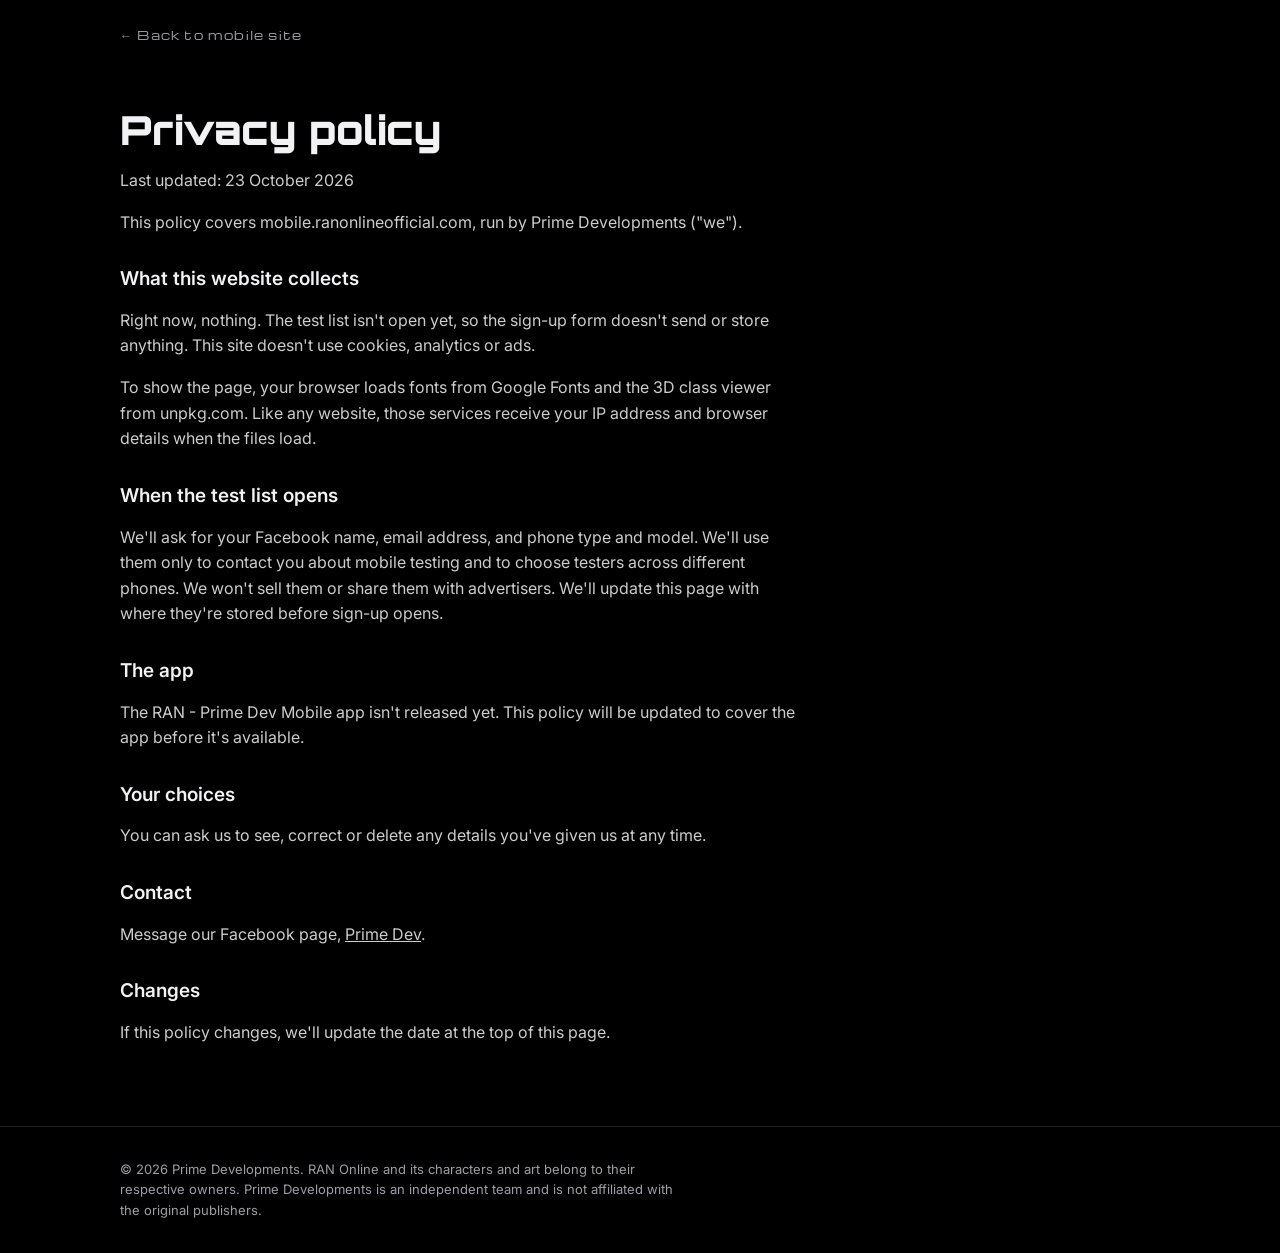
==== privacy.html @ 44461938 "Update mobile site (2026-10-23) Co-Authored-By: Claude Opus 5.5 <noreply@anthropic.com>" ====
<!doctype html>
<html lang="en">
<head>
<meta charset="utf-8">
<meta name="viewport" content="width=device-width, initial-scale=1, viewport-fit=cover">
<title>Privacy policy · RAN - Prime Dev Mobile</title>
<meta name="robots" content="noindex">
<meta name="theme-color" content="#000000">
<link rel="icon" href="assets/icons/favicon-64.png" type="image/png">
<link rel="preconnect" href="https://fonts.googleapis.com">
<link rel="preconnect" href="https://fonts.gstatic.com" crossorigin>
<link href="https://fonts.googleapis.com/css2?family=Orbitron:wght@900&family=Michroma&family=Inter:wght@400;600;700&display=swap" rel="stylesheet">
<link rel="stylesheet" href="site.css">
</head>
<body>
<header class="site-header">
  <div class="wrap">
    <a class="back" href="index.html">← Back to mobile site</a>
  </div>
</header>
<main class="legal">
  <div class="wrap">
    <article>
      <h1>Privacy policy</h1>
      <p>Last updated: 23 October 2026</p>
      <p>This policy covers mobile.ranonlineofficial.com, run by Prime Developments ("we").</p>

      <h2>What this website collects</h2>
      <p>Right now, nothing. The test list isn't open yet, so the sign-up form doesn't send or store anything. This site doesn't use cookies, analytics or ads.</p>
      <p>To show the page, your browser loads fonts from Google Fonts and the 3D class viewer from unpkg.com. Like any website, those services receive your IP address and browser details when the files load.</p>

      <h2>When the test list opens</h2>
      <p>We'll ask for your Facebook name, email address, and phone type and model. We'll use them only to contact you about mobile testing and to choose testers across different phones. We won't sell them or share them with advertisers. We'll update this page with where they're stored before sign-up opens.</p>

      <h2>The app</h2>
      <p>The RAN - Prime Dev Mobile app isn't released yet. This policy will be updated to cover the app before it's available.</p>

      <h2>Your choices</h2>
      <p>You can ask us to see, correct or delete any details you've given us at any time.</p>

      <h2>Contact</h2>
      <p>Message our Facebook page, <a href="https://www.facebook.com/ranonline.developments" target="_blank" rel="noopener">Prime Dev</a>.</p>

      <h2>Changes</h2>
      <p>If this policy changes, we'll update the date at the top of this page.</p>
    </article>
  </div>
</main>
<footer class="site-footer">
  <div class="wrap">
    <p>© 2026 Prime Developments. RAN Online and its characters and art belong to their respective owners. Prime Developments is an independent team and is not affiliated with the original publishers.</p>
  </div>
</footer>
</body>
</html>
---- site.css ----
/* RAN - Prime Dev Mobile — mobile.ranonlineofficial.com
   Mobile first and kept clean: black base, white type, one yellow accent. Wider layouts from 760px. */
:root {
  --bg: #000;
  --surface: #0e0e11;
  --line: #222228;
  --text: #f2f2f5;
  --muted: #9d9da8;
  --tag: #f2c14e;
  --tag-ink: #111;
  --display: "Orbitron", "Arial Black", sans-serif;
  --label: "Michroma", "Arial", sans-serif;
  --body: "Inter", system-ui, -apple-system, sans-serif;
  color-scheme: dark;
}
* { box-sizing: border-box; }
html { scroll-behavior: smooth; -webkit-text-size-adjust: 100%; }
@media (prefers-reduced-motion: reduce) { html { scroll-behavior: auto; } }
body { margin: 0; background: var(--bg); color: var(--text); font: 16px/1.6 var(--body); -webkit-font-smoothing: antialiased; }
img { max-width: 100%; }
a { color: inherit; }
:focus-visible { outline: 2px solid var(--tag); outline-offset: 3px; }
.wrap { max-width: 1080px; margin: 0 auto; padding-left: max(20px, env(safe-area-inset-left, 0px)); padding-right: max(20px, env(safe-area-inset-right, 0px)); }
.kicker { font: 11px/1.4 var(--label); letter-spacing: .18em; color: var(--tag); text-transform: uppercase; margin: 0 0 12px; }
h1, h2, h3 { margin: 0; text-wrap: balance; }
h2 { font: 900 clamp(26px, 7vw, 38px)/1.1 var(--display); }
h3 { font: 600 17px/1.35 var(--body); }
.lead { color: var(--muted); max-width: 52ch; margin: 12px 0 0; }
section { padding-block: 64px; }

/* Buttons */
.btn { display: inline-flex; align-items: center; justify-content: center; min-height: 52px; padding: 0 24px; border-radius: 12px; font: 13px var(--label); letter-spacing: .12em; text-decoration: none; text-transform: uppercase; border: 0; cursor: pointer; }
.btn-primary { background: var(--tag); color: var(--tag-ink); }
.btn-primary:hover { filter: brightness(1.08); }
.btn-ghost { background: rgba(255,255,255,.06); color: #fff; box-shadow: inset 0 0 0 1px rgba(255,255,255,.28); }
.btn-ghost:hover { background: rgba(255,255,255,.12); }
.btn .ico { width: 18px; height: 18px; margin-right: 8px; }
.btn-small { min-height: 40px; padding: 0 14px; border-radius: 10px; font-size: 11px; }
.btn-block { width: 100%; }

/* Header */
body::before { content: ""; position: fixed; inset: 0 0 auto; height: env(safe-area-inset-top, 0px); z-index: 21; background: #000; }
.site-header { position: sticky; top: env(safe-area-inset-top, 0px); z-index: 20; background: rgba(0,0,0,.78); backdrop-filter: blur(12px); -webkit-backdrop-filter: blur(12px); }
.site-header .wrap { display: flex; align-items: center; justify-content: space-between; gap: 12px; height: 60px; }
.brand { display: block; width: 136px; aspect-ratio: 1038 / 299; }
.brand svg { display: block; width: 100%; height: 100%; overflow: visible; }
.nav { display: none; }
@media (min-width: 760px) {
  .site-header .wrap { height: 68px; }
  .brand { width: 168px; }
  .nav { display: flex; gap: 28px; margin-left: auto; margin-right: 8px; }
  .nav a { text-decoration: none; font: 12px var(--label); letter-spacing: .1em; color: var(--muted); }
  .nav a:hover { color: #fff; }
}

/* Hero: two Gunners, after the classic key art */
.hero { position: relative; overflow: hidden; padding-block: 0; isolation: isolate; }
.hero-bg { position: absolute; inset: 0; width: 100%; height: 100%; object-fit: cover; object-position: 60% 50%; filter: brightness(.34) saturate(.45) contrast(1.15); z-index: -2; }
.hero::before { content: ""; position: absolute; inset: 0; z-index: -1;
  background:
    linear-gradient(118deg, rgba(242,193,78,0) 46%, rgba(242,193,78,.16) 50%, rgba(242,193,78,0) 54%),
    radial-gradient(ellipse at 60% 30%, rgba(255,255,255,.10) 0%, rgba(0,0,0,0) 55%),
    linear-gradient(to top, #000 8%, rgba(0,0,0,0) 48%); }
.hero-emblem { position: absolute; z-index: -1; left: 50%; top: 4%; width: 150%; max-width: 980px; transform: translateX(-50%); fill: rgba(255,255,255,.035); }
.blades { position: absolute; inset: 0; z-index: -1; overflow: hidden; pointer-events: none; }
.blades i { position: absolute; left: -20%; width: 140%; height: 2px; transform: rotate(-19deg); background: linear-gradient(90deg, rgba(242,193,78,0), rgba(242,193,78,.55) 50%, rgba(242,193,78,0)); }
.blades i:nth-child(1) { top: 30%; }
.blades i:nth-child(2) { top: 36%; opacity: .45; height: 1px; }
.blades i:nth-child(3) { top: 62%; opacity: .3; transform: rotate(19deg); }
@keyframes rise { from { transform: translateY(28px); } to { transform: none; } }
.duo { position: relative; height: min(118vw, 520px); max-width: 520px; margin: 0 auto; }
.duo img { position: absolute; bottom: 0; width: auto; filter: drop-shadow(0 18px 30px rgba(0,0,0,.85)); }
.duo .back { left: -6%; height: 82%; opacity: .95; animation: rise 1.1s cubic-bezier(.2,.7,.2,1) .15s both; }
.duo .front { right: -10%; height: 100%; animation: rise .9s cubic-bezier(.2,.7,.2,1) both; }
@media (prefers-reduced-motion: reduce) { .duo img { animation: none; } }
.hero-copy { padding-block: 0 48px; text-align: center; margin-top: -24px; position: relative; }
.hero-copy h1 { font: 900 clamp(34px, 10vw, 62px)/1.04 var(--display); }
.hero-copy .sub { color: rgba(255,255,255,.75); max-width: 32ch; margin: 14px auto 24px; }
.soon { margin: 0 0 14px; font: 11px/1.4 var(--label); letter-spacing: .16em; text-transform: uppercase; color: rgba(255,255,255,.7); }
.soon span { display: inline-block; margin-right: 8px; padding: 3px 8px; border-radius: 6px; background: var(--tag); color: var(--tag-ink); letter-spacing: .12em; }
.hero-ctas { display: flex; flex-direction: column; gap: 10px; align-items: stretch; max-width: 340px; margin: 0 auto; }
.hero-copy .note { margin: 14px 0 0; font-size: 13px; color: rgba(255,255,255,.5); }
@media (min-width: 760px) {
  .hero .wrap { display: grid; grid-template-columns: minmax(0, 1fr) minmax(0, 1fr); align-items: end; min-height: 640px; }
  .hero-copy { order: -1; text-align: left; margin: 0; padding-block: 120px; }
  .hero-copy .sub { margin-left: 0; }
  .hero-ctas { flex-direction: row; margin: 0; max-width: none; }
  .duo { height: 600px; width: 100%; }
}

/* Proof line */
.proof { padding-block: 22px; border-block: 1px solid var(--line); }
.proof ul { list-style: none; margin: 0; padding: 0; display: flex; flex-wrap: wrap; justify-content: center; gap: 8px 22px; font-size: 13px; color: var(--muted); }
.proof b { color: #fff; font-weight: 600; }

/* Classic key art: shown whole (never cropped) so the artwork's logos and copyright stay intact */
.keyart { padding-bottom: 40px; }
.keyart-strip { display: flex; gap: 12px; overflow-x: auto; scroll-snap-type: x mandatory; scrollbar-width: none; margin-top: 24px; padding: 0 max(20px, env(safe-area-inset-right, 0px)) 4px max(20px, env(safe-area-inset-left, 0px)); scroll-padding-left: max(20px, env(safe-area-inset-left, 0px)); }
.keyart-strip::-webkit-scrollbar { display: none; }
.keyart-strip figure { flex: none; width: 86%; margin: 0; scroll-snap-align: start; }
.keyart-strip img { display: block; width: 100%; height: auto; aspect-ratio: 4 / 3; border-radius: 14px; background: var(--surface); }
.keyart .credit { margin-top: 10px; font-size: 12px; color: var(--muted); }
@media (min-width: 760px) {
  .keyart-strip { max-width: 1080px; margin-inline: auto; overflow: visible; display: grid; grid-template-columns: repeat(3, minmax(0, 1fr)); gap: 16px; }
  .keyart-strip figure { width: auto; }
}

/* Follow link */
.follow { display: flex; align-items: center; gap: 14px; margin-top: 8px; padding: 14px 16px; border-radius: 14px; background: var(--surface); text-decoration: none; }
.follow .ico { width: 36px; height: 36px; padding: 8px; border-radius: 50%; background: #1877f2; color: #fff; flex: none; }
.follow span { display: grid; font-size: 13px; color: var(--muted); }
.follow b { color: var(--text); font-size: 15px; }

/* Mobile test */
.steps { list-style: none; margin: 28px 0 0; padding: 0; }
.steps li { position: relative; padding: 0 0 20px 32px; }
.steps li::before { content: ""; position: absolute; left: 6px; top: 20px; bottom: 0; width: 2px; background: var(--line); }
.steps li:last-child::before { display: none; }
.steps li::after { content: ""; position: absolute; left: 0; top: 5px; width: 14px; height: 14px; border-radius: 50%; border: 2px solid #3a3a42; background: var(--bg); }
.steps li.done::after { background: #fff; border-color: #fff; }
.steps li.now::after { background: var(--tag); border-color: var(--tag); box-shadow: 0 0 0 5px rgba(242,193,78,.18); }
.steps b { display: block; font-weight: 600; }
.steps span { color: var(--muted); font-size: 14px; }
.now-tag { display: inline-block; margin-left: 6px; padding: 1px 7px; border-radius: 999px; background: var(--tag); color: var(--tag-ink); font: 9px var(--label); letter-spacing: .12em; vertical-align: 2px; }

.signup { margin-top: 12px; background: var(--surface); border-radius: 18px; padding: 22px 18px; display: grid; gap: 14px; }
.signup label { display: grid; gap: 6px; font-size: 13px; color: var(--muted); }
.signup input, .signup select { font: 16px var(--body); color: #fff; background: #000; border: 1px solid var(--line); border-radius: 12px; min-height: 52px; padding: 0 14px; width: 100%; appearance: none; -webkit-appearance: none; }
.signup select { background-image: linear-gradient(45deg, transparent 50%, #888 50%), linear-gradient(135deg, #888 50%, transparent 50%); background-position: calc(100% - 20px) 50%, calc(100% - 15px) 50%; background-size: 5px 5px; background-repeat: no-repeat; padding-right: 36px; }
.signup input:focus, .signup select:focus { border-color: var(--tag); outline: none; }
.signup .row2 { display: grid; gap: 14px; }
.signup .check { display: flex; gap: 10px; align-items: flex-start; font-size: 13px; color: var(--muted); }
.signup .check input { min-height: 0; width: 20px; height: 20px; margin: 1px 0 0; flex: none; appearance: auto; -webkit-appearance: checkbox; accent-color: var(--tag); }
.signup .fine { font-size: 12px; color: var(--muted); margin: 0; text-align: center; }
.form-msg { margin: 0; font-size: 14px; padding: 12px 14px; border-radius: 12px; background: #000; border: 1px solid var(--line); }
.form-msg.ok { border-color: rgba(127,212,155,.6); }
.form-msg.err { border-color: rgba(255,138,122,.7); }
@media (min-width: 760px) {
  .test-grid { display: grid; grid-template-columns: minmax(0, 1fr) minmax(0, 1.1fr); gap: 56px; align-items: start; }
  .signup { margin-top: 0; padding: 28px; }
  .signup .row2 { grid-template-columns: 1fr 1fr; }
}

/* Classes */
.viewer { position: relative; margin-top: 24px; aspect-ratio: 1 / 1.05; max-width: 100%; border-radius: 20px; overflow: hidden; background: radial-gradient(ellipse at 50% 42%, #2a2a31 0%, #09090b 70%); }
.viewer model-viewer { width: 100%; height: 100%; background: transparent; --poster-color: transparent; }
.viewer .hint { position: absolute; left: 0; right: 0; bottom: 12px; text-align: center; font-size: 12px; color: rgba(255,255,255,.45); pointer-events: none; }
.class-tabs { display: flex; gap: 8px; overflow-x: auto; margin: 16px -20px 0; padding: 0 20px 6px; scroll-snap-type: x mandatory; scrollbar-width: none; }
.class-tabs::-webkit-scrollbar { display: none; }
.class-tabs button { flex: none; scroll-snap-align: start; display: grid; justify-items: center; gap: 2px; width: 84px; padding: 8px 4px 10px; border-radius: 14px; border: 1px solid transparent; background: var(--surface); color: var(--muted); font: 10px var(--label); letter-spacing: .04em; cursor: pointer; }
.class-tabs button img { height: 60px; width: auto; }
.class-tabs button[aria-pressed="true"] { border-color: var(--tag); color: var(--tag); }
.class-info { margin-top: 20px; }
.class-info .name { font: 900 clamp(30px, 9vw, 42px)/1 var(--display); }
.class-info .tagline { font: 13px var(--label); color: var(--tag); letter-spacing: .06em; margin: 8px 0 10px; }
.class-info p { color: rgba(255,255,255,.75); margin: 0; }
.class-info .meta { margin-top: 10px; font-size: 13px; color: var(--muted); }
.moves { display: flex; flex-wrap: wrap; gap: 8px; margin-top: 16px; }
.moves button { min-height: 40px; padding: 0 14px; border-radius: 999px; border: 1px solid var(--line); background: transparent; color: var(--text); font: 13px var(--body); cursor: pointer; }
.moves button[aria-pressed="true"] { background: #fff; border-color: #fff; color: #000; }
.moves button:disabled { opacity: .3; cursor: not-allowed; }
@media (min-width: 900px) {
  .class-grid { display: grid; grid-template-columns: minmax(0, 1.1fr) minmax(0, 1fr); gap: 0 48px; align-items: center; }
  .class-tabs { flex-wrap: wrap; overflow: visible; margin: 0; padding: 0; }
}

/* What to expect */
.expect { background: linear-gradient(to bottom, #000, #0b0b0e 30%, #0b0b0e 70%, #000); }
.tiles { list-style: none; margin: 28px 0 0; padding: 0; display: grid; gap: 12px; grid-template-columns: repeat(auto-fit, minmax(min(240px, 100%), 1fr)); }
.tiles li { display: grid; gap: 4px; padding: 18px; border-radius: 16px; background: var(--surface); }
.tiles svg { width: 28px; height: 28px; margin-bottom: 8px; fill: none; stroke: var(--tag); stroke-width: 1.8; stroke-linecap: round; stroke-linejoin: round; }
.tiles b { font-weight: 600; }
.tiles span { font-size: 14px; color: var(--muted); }

/* FAQ */
.faq { margin-top: 20px; }
.faq details { border-bottom: 1px solid var(--line); }
.faq summary { cursor: pointer; list-style: none; padding: 18px 32px 18px 0; font-weight: 600; position: relative; }
.faq summary::-webkit-details-marker { display: none; }
.faq summary::after { content: "+"; position: absolute; right: 2px; top: 15px; font: 22px var(--body); color: var(--tag); }
.faq details[open] summary::after { content: "–"; }
.faq details p { margin: 0 0 18px; color: rgba(255,255,255,.72); }

/* Final call */
.final { position: relative; overflow: hidden; text-align: center; padding-block: 88px; isolation: isolate; }
.final .lead { margin-inline: auto; }
.final .hero-ctas { margin-top: 28px; }
.final-emblem { position: absolute; z-index: -1; left: 50%; top: 50%; width: min(120%, 820px); transform: translate(-50%, -50%); fill: rgba(255,255,255,.035); }
@media (min-width: 760px) { .final .hero-ctas { justify-content: center; } }

/* Sticky join bar on phones */
.sticky-cta { position: fixed; left: 0; right: 0; bottom: 0; z-index: 30; padding: 12px max(16px, env(safe-area-inset-right, 0px)) calc(12px + env(safe-area-inset-bottom, 0px)) max(16px, env(safe-area-inset-left, 0px)); background: linear-gradient(to top, rgba(0,0,0,.95) 60%, rgba(0,0,0,0)); transform: translateY(110%); transition: transform .25s ease; }
.sticky-cta.show { transform: none; }
@media (min-width: 760px) { .sticky-cta { display: none; } }
@media (prefers-reduced-motion: reduce) { .sticky-cta { transition: none; } }

/* Footer */
.site-footer { border-top: 1px solid var(--line); padding-block: 32px calc(96px + env(safe-area-inset-bottom, 0px)); color: var(--muted); font-size: 13px; }
.site-footer .wrap { display: grid; gap: 14px; }
.site-footer nav { display: flex; flex-wrap: wrap; gap: 8px 20px; }
.site-footer a { color: var(--text); text-decoration: none; }
.site-footer p { margin: 0; max-width: 70ch; }
@media (min-width: 760px) { .site-footer { padding-bottom: 32px; } }

/* Legal page */
.legal { padding-block: 40px 64px; }
.legal article { max-width: 68ch; }
.legal h1 { font: 900 clamp(28px, 8vw, 40px)/1.1 var(--display); margin-bottom: 8px; }
.legal h2 { font: 600 19px/1.3 var(--body); margin: 32px 0 8px; }
.legal p, .legal li { color: rgba(255,255,255,.8); }
.legal .draft { background: rgba(242,193,78,.1); border: 1px solid rgba(242,193,78,.5); border-radius: 12px; padding: 12px 14px; color: var(--text); }
.back { text-decoration: none; font: 12px var(--label); letter-spacing: .1em; color: var(--muted); }
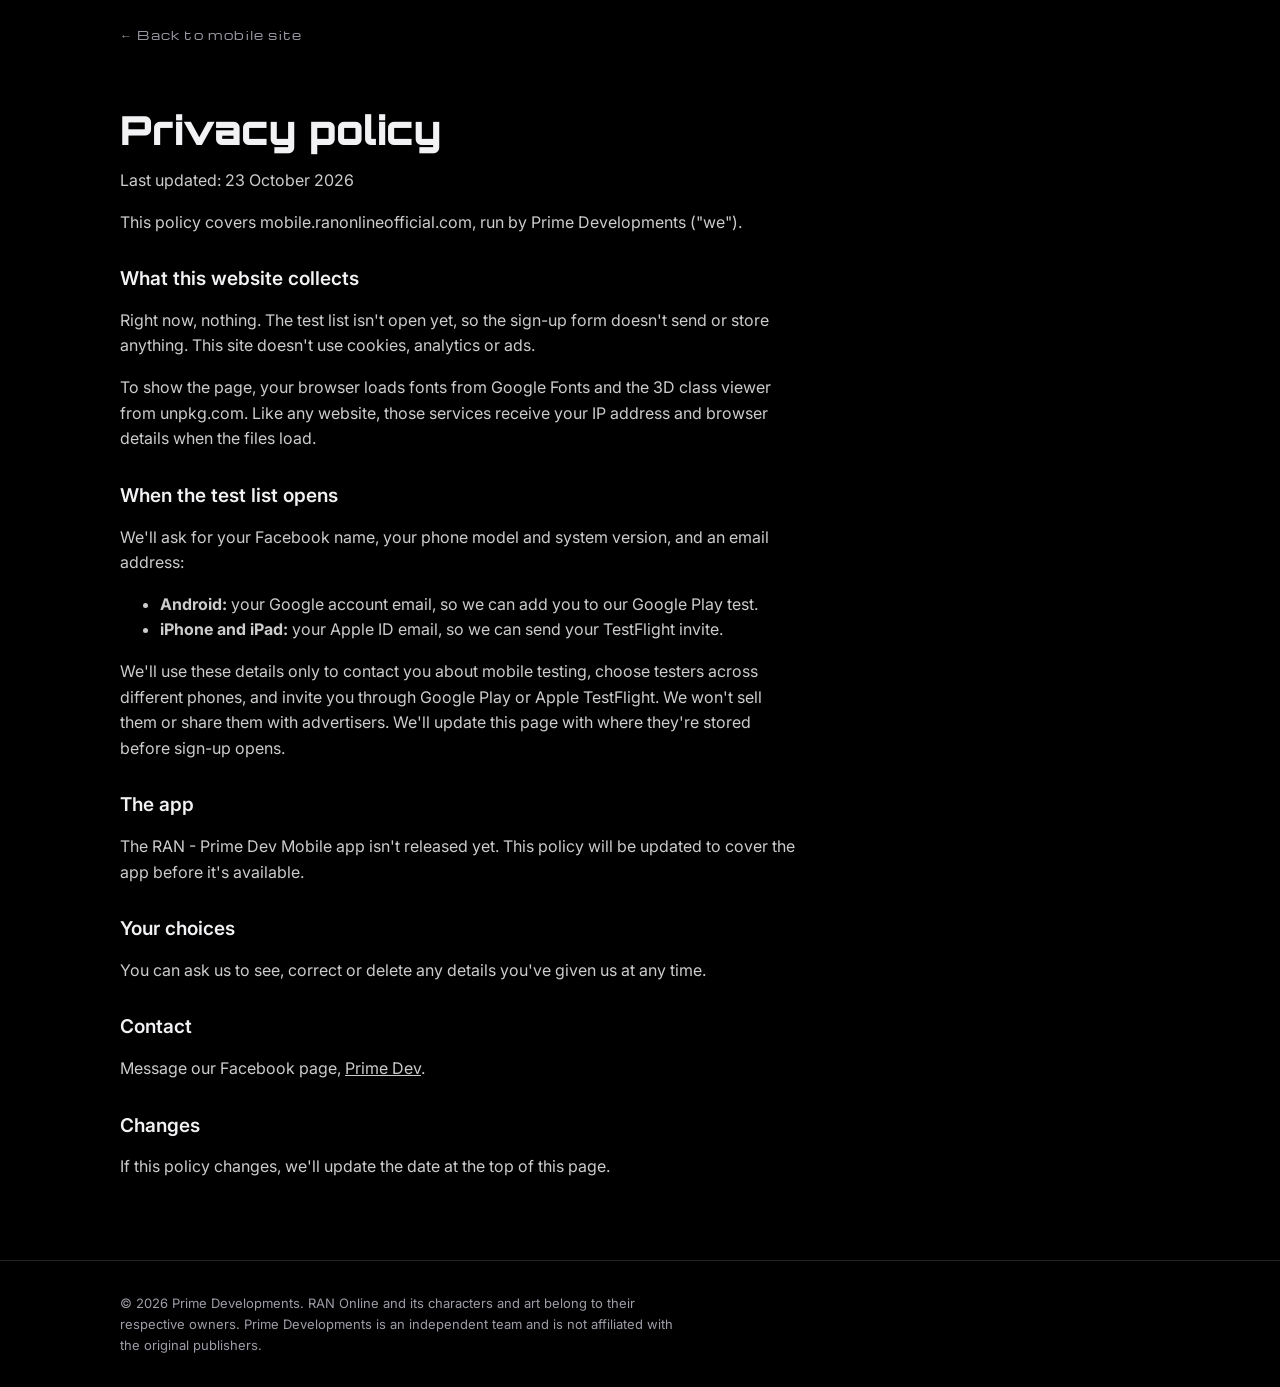
==== commit 3eae08cc: "Update mobile site (2026-10-23) Co-Authored-By: Claude Opus 5.5 <noreply@anthropic.com>" ====
--- a/privacy.html
+++ b/privacy.html
@@ -30,7 +30,12 @@
       <p>To show the page, your browser loads fonts from Google Fonts and the 3D class viewer from unpkg.com. Like any website, those services receive your IP address and browser details when the files load.</p>
 
       <h2>When the test list opens</h2>
-      <p>We'll ask for your Facebook name, email address, and phone type and model. We'll use them only to contact you about mobile testing and to choose testers across different phones. We won't sell them or share them with advertisers. We'll update this page with where they're stored before sign-up opens.</p>
+      <p>We'll ask for your Facebook name, your phone model and system version, and an email address:</p>
+      <ul>
+        <li><b>Android:</b> your Google account email, so we can add you to our Google Play test.</li>
+        <li><b>iPhone and iPad:</b> your Apple ID email, so we can send your TestFlight invite.</li>
+      </ul>
+      <p>We'll use these details only to contact you about mobile testing, choose testers across different phones, and invite you through Google Play or Apple TestFlight. We won't sell them or share them with advertisers. We'll update this page with where they're stored before sign-up opens.</p>
 
       <h2>The app</h2>
       <p>The RAN - Prime Dev Mobile app isn't released yet. This policy will be updated to cover the app before it's available.</p>
--- a/site.css
+++ b/site.css
@@ -131,6 +131,18 @@
 .signup .row2 { display: grid; gap: 14px; }
 .signup .check { display: flex; gap: 10px; align-items: flex-start; font-size: 13px; color: var(--muted); }
 .signup .check input { min-height: 0; width: 20px; height: 20px; margin: 1px 0 0; flex: none; appearance: auto; -webkit-appearance: checkbox; accent-color: var(--tag); }
+.signup small { font-size: 12px; line-height: 1.45; color: #7d7d88; }
+.signup .group { display: grid; gap: 14px; }
+.signup .group[hidden] { display: none; }
+.platform { border: 0; margin: 0; padding: 0; min-width: 0; }
+.platform legend { padding: 0; margin-bottom: 6px; font-size: 13px; color: var(--muted); }
+.seg { position: relative; display: grid; grid-template-columns: 1fr 1fr; gap: 6px; padding: 4px; border-radius: 14px; background: #000; border: 1px solid var(--line); }
+.signup .seg input { position: absolute; left: 0; top: 0; width: 1px; height: 1px; min-height: 0; margin: 0; padding: 0; border: 0; opacity: 0; pointer-events: none; }
+.seg label { display: flex; align-items: center; justify-content: center; gap: 8px; min-height: 46px; border-radius: 10px; font: 600 14px var(--body); color: var(--muted); cursor: pointer; }
+.seg label svg { width: 18px; height: 18px; }
+.seg input:checked + label { background: var(--tag); color: var(--tag-ink); }
+.seg input:focus-visible + label { outline: 2px solid var(--tag); outline-offset: 2px; }
+.hp { position: absolute; left: -9999px; width: 1px; height: 1px; overflow: hidden; }
 .signup .fine { font-size: 12px; color: var(--muted); margin: 0; text-align: center; }
 .form-msg { margin: 0; font-size: 14px; padding: 12px 14px; border-radius: 12px; background: #000; border: 1px solid var(--line); }
 .form-msg.ok { border-color: rgba(127,212,155,.6); }
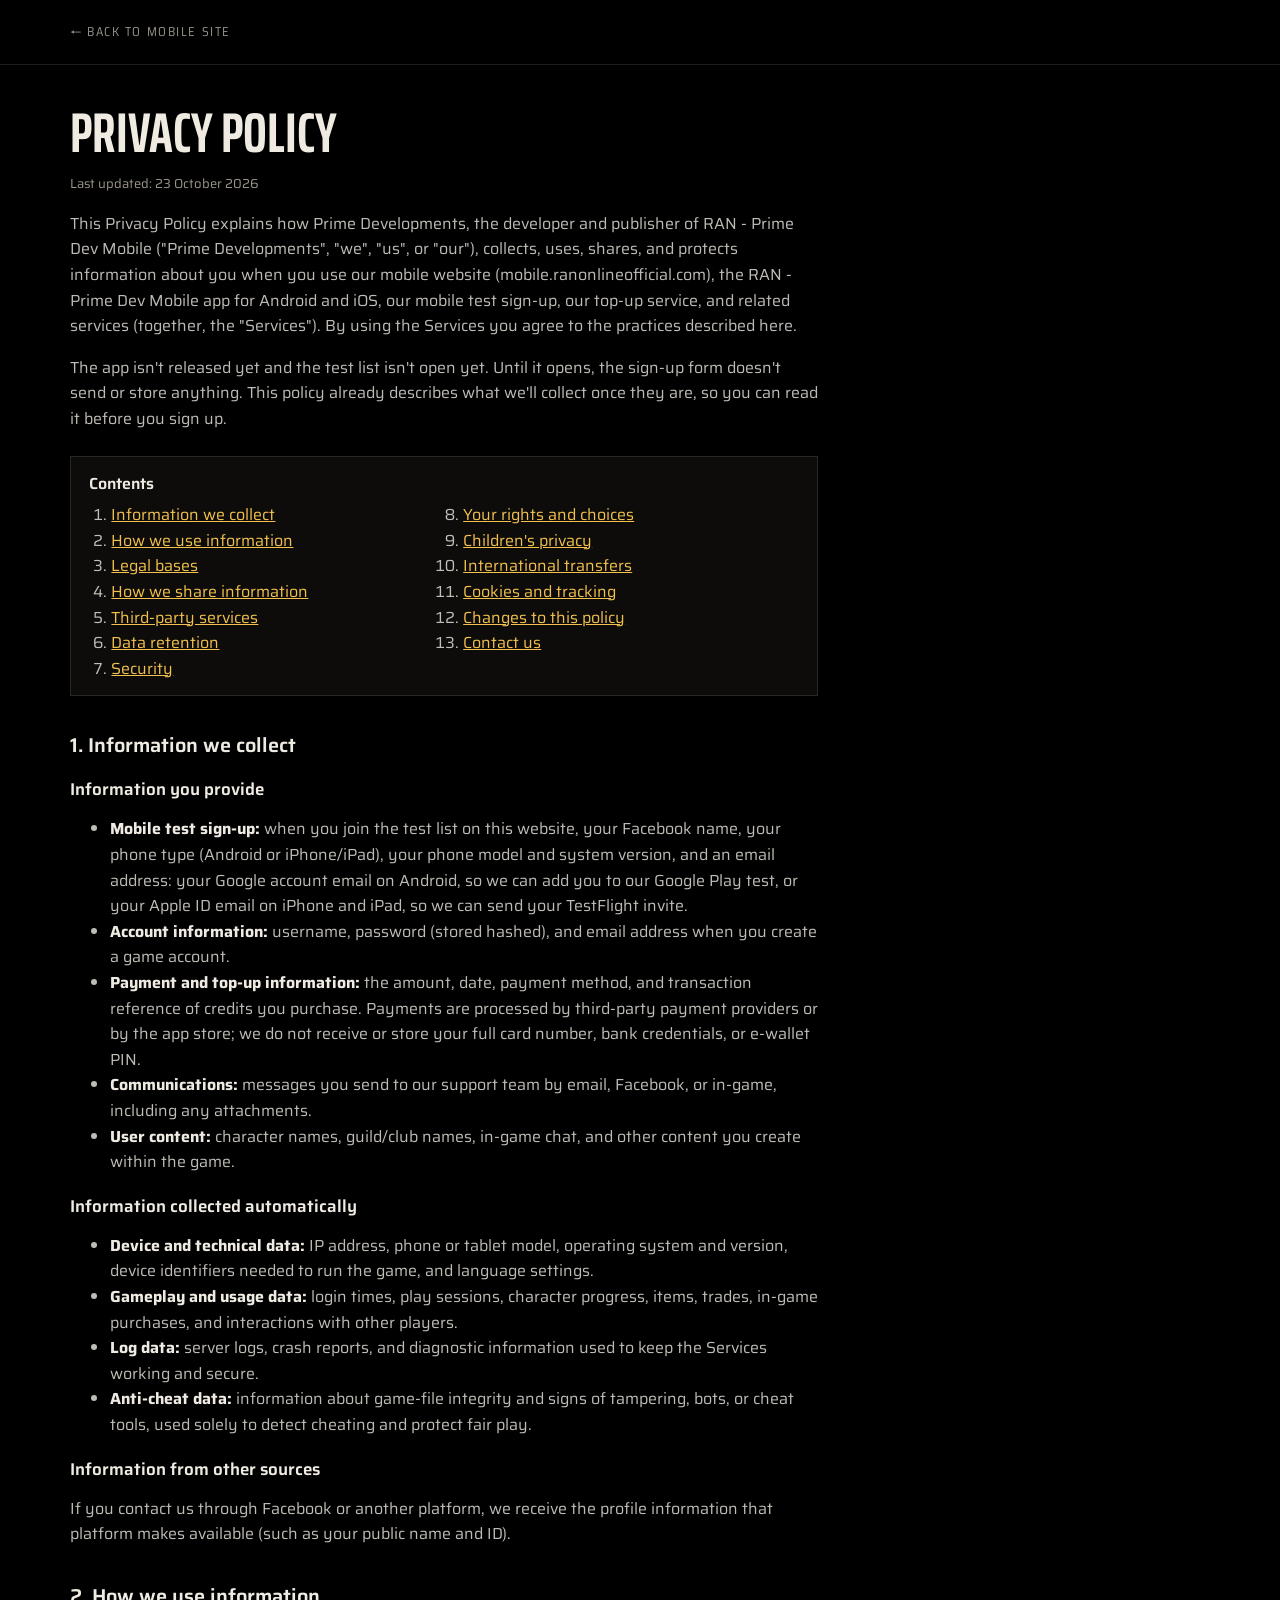
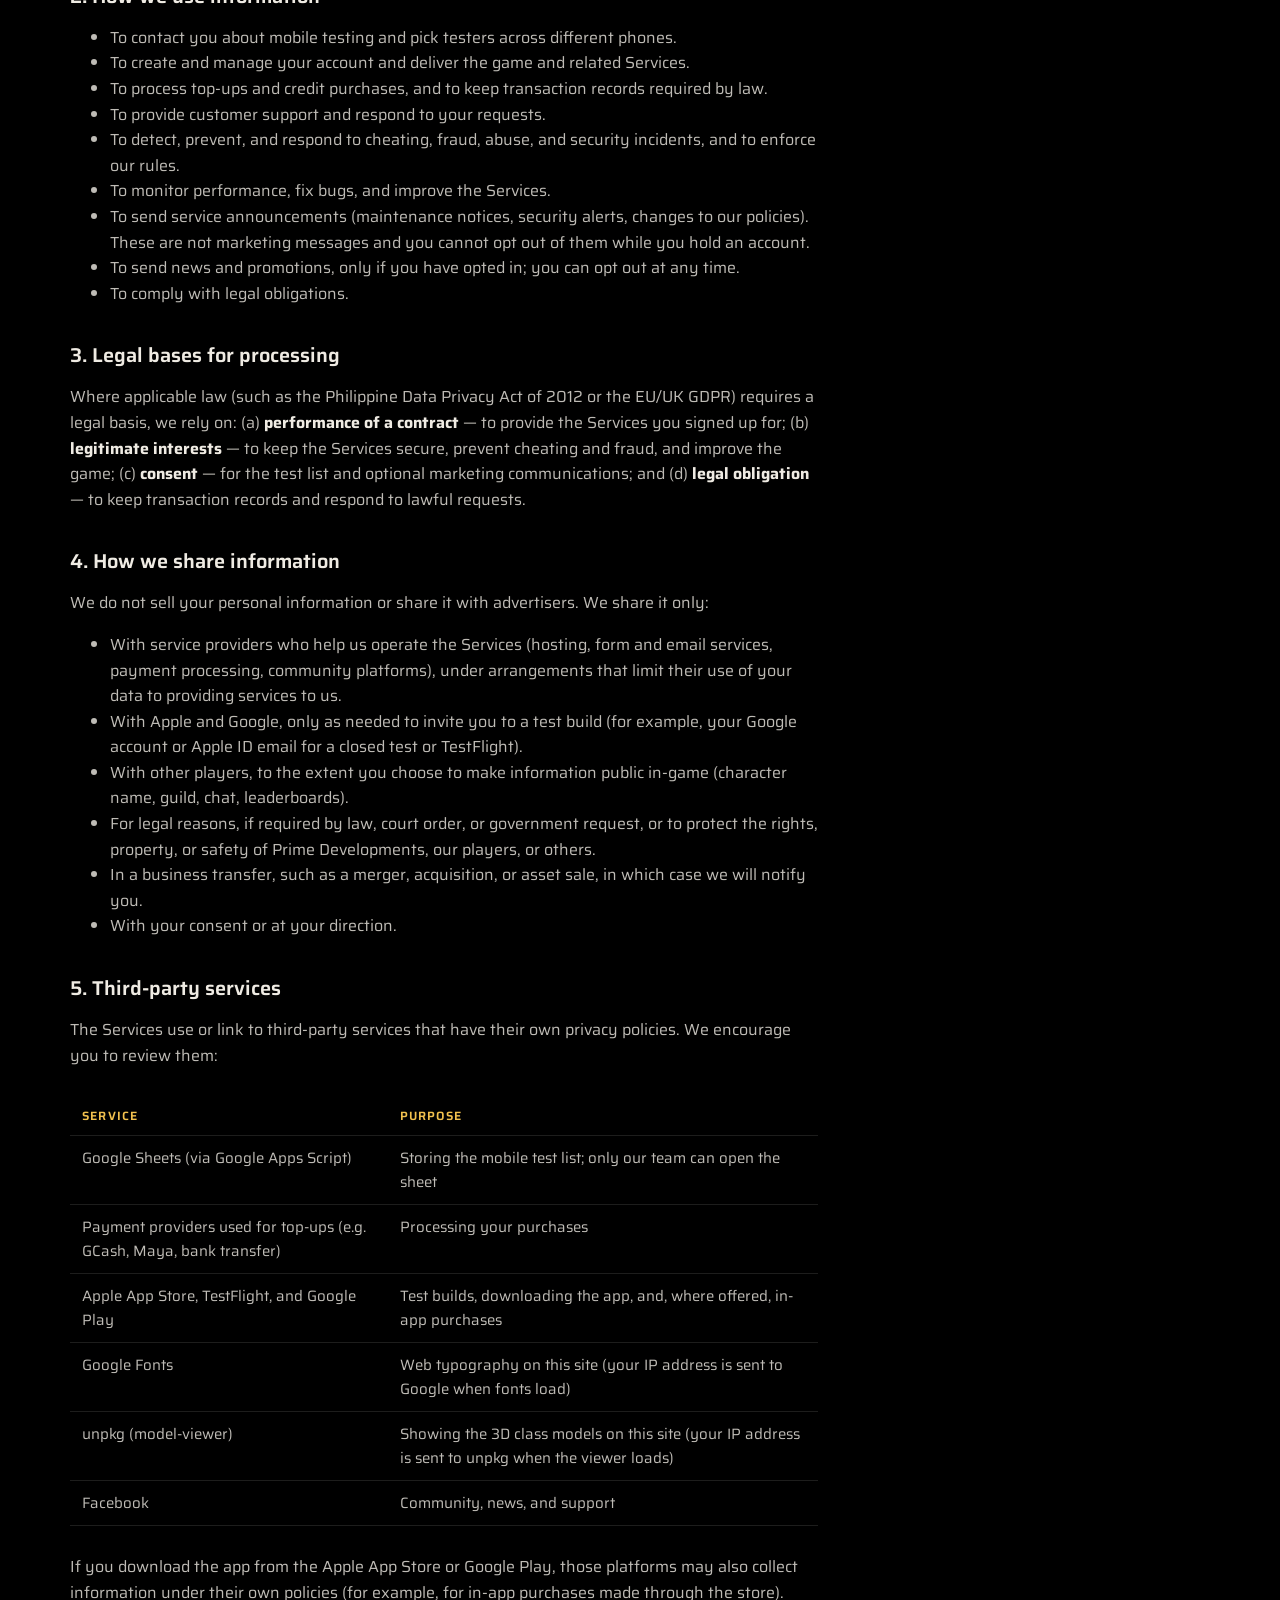
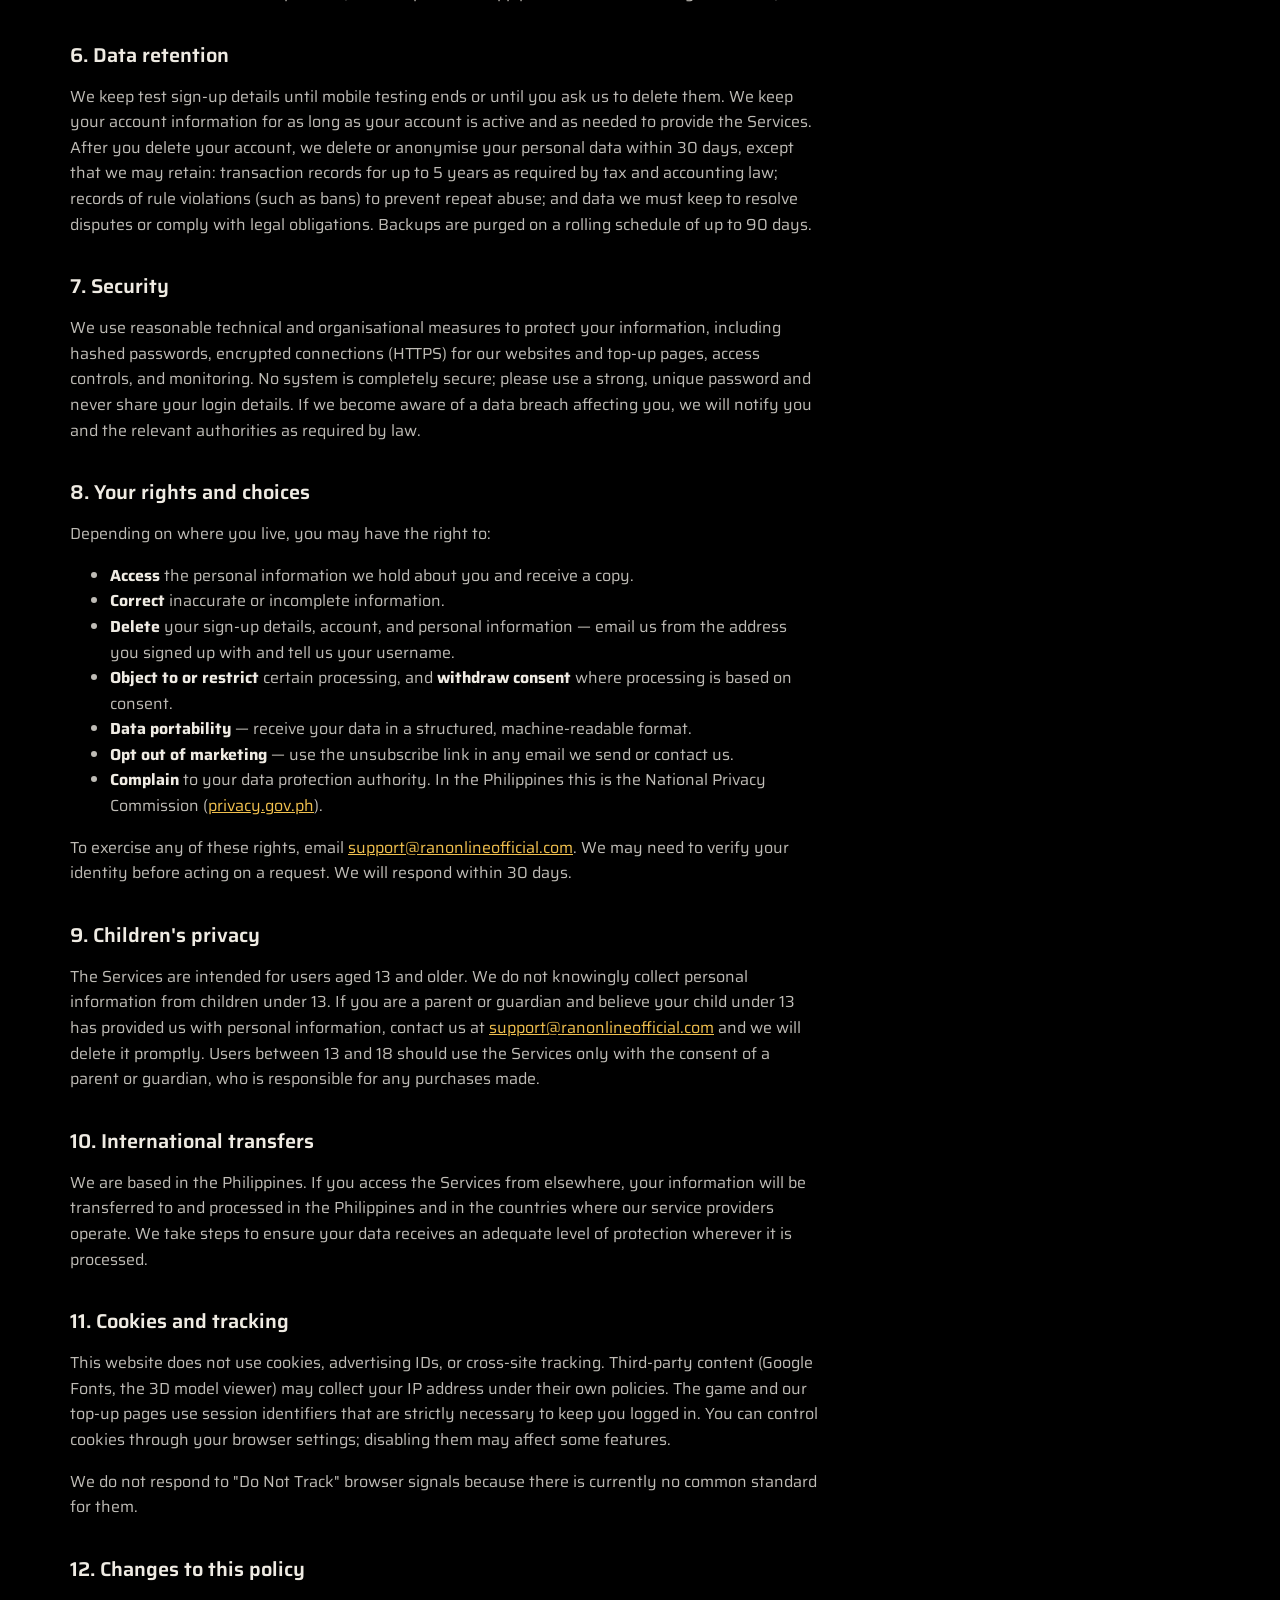
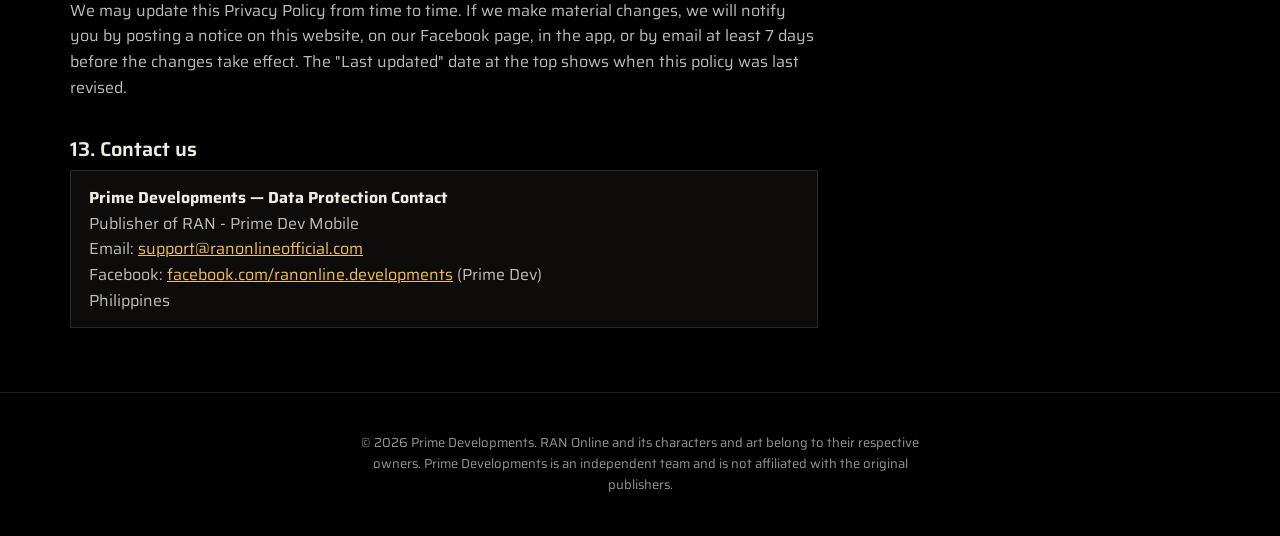
==== commit 0a2e3e55: "Update mobile site (2026-10-23) Co-Authored-By: Claude Opus 5.5 <noreply@anthropic.com>" ====
--- a/privacy.html
+++ b/privacy.html
@@ -4,12 +4,12 @@
 <meta charset="utf-8">
 <meta name="viewport" content="width=device-width, initial-scale=1, viewport-fit=cover">
 <title>Privacy policy · RAN - Prime Dev Mobile</title>
-<meta name="robots" content="noindex">
+<meta name="description" content="How RAN - Prime Dev Mobile collects, uses and protects your information.">
 <meta name="theme-color" content="#000000">
 <link rel="icon" href="assets/icons/favicon-64.png" type="image/png">
 <link rel="preconnect" href="https://fonts.googleapis.com">
 <link rel="preconnect" href="https://fonts.gstatic.com" crossorigin>
-<link href="https://fonts.googleapis.com/css2?family=Orbitron:wght@900&family=Michroma&family=Inter:wght@400;600;700&display=swap" rel="stylesheet">
+<link href="https://fonts.googleapis.com/css2?family=Saira:wdth,wght@50..125,300..800&display=swap" rel="stylesheet">
 <link rel="stylesheet" href="site.css">
 </head>
 <body>
@@ -22,32 +22,132 @@
   <div class="wrap">
     <article>
       <h1>Privacy policy</h1>
-      <p>Last updated: 23 October 2026</p>
-      <p>This policy covers mobile.ranonlineofficial.com, run by Prime Developments ("we").</p>
+      <p class="updated">Last updated: 23 October 2026</p>
+      <p>This Privacy Policy explains how Prime Developments, the developer and publisher of RAN - Prime Dev Mobile ("Prime Developments", "we", "us", or "our"), collects, uses, shares, and protects information about you when you use our mobile website (mobile.ranonlineofficial.com), the RAN - Prime Dev Mobile app for Android and iOS, our mobile test sign-up, our top-up service, and related services (together, the "Services"). By using the Services you agree to the practices described here.</p>
+      <p>The app isn't released yet and the test list isn't open yet. Until it opens, the sign-up form doesn't send or store anything. This policy already describes what we'll collect once they are, so you can read it before you sign up.</p>
 
-      <h2>What this website collects</h2>
-      <p>Right now, nothing. The test list isn't open yet, so the sign-up form doesn't send or store anything. This site doesn't use cookies, analytics or ads.</p>
-      <p>To show the page, your browser loads fonts from Google Fonts and the 3D class viewer from unpkg.com. Like any website, those services receive your IP address and browser details when the files load.</p>
+      <nav class="toc" aria-label="Contents">
+        <p>Contents</p>
+        <ol>
+          <li><a href="#collect">Information we collect</a></li>
+          <li><a href="#use">How we use information</a></li>
+          <li><a href="#bases">Legal bases</a></li>
+          <li><a href="#share">How we share information</a></li>
+          <li><a href="#third-party">Third-party services</a></li>
+          <li><a href="#retention">Data retention</a></li>
+          <li><a href="#security">Security</a></li>
+          <li><a href="#rights">Your rights and choices</a></li>
+          <li><a href="#children">Children's privacy</a></li>
+          <li><a href="#transfers">International transfers</a></li>
+          <li><a href="#cookies">Cookies and tracking</a></li>
+          <li><a href="#changes">Changes to this policy</a></li>
+          <li><a href="#contact">Contact us</a></li>
+        </ol>
+      </nav>
 
-      <h2>When the test list opens</h2>
-      <p>We'll ask for your Facebook name, your phone model and system version, and an email address:</p>
+      <h2 id="collect">1. Information we collect</h2>
+      <h3>Information you provide</h3>
       <ul>
-        <li><b>Android:</b> your Google account email, so we can add you to our Google Play test.</li>
-        <li><b>iPhone and iPad:</b> your Apple ID email, so we can send your TestFlight invite.</li>
+        <li><b>Mobile test sign-up:</b> when you join the test list on this website, your Facebook name, your phone type (Android or iPhone/iPad), your phone model and system version, and an email address: your Google account email on Android, so we can add you to our Google Play test, or your Apple ID email on iPhone and iPad, so we can send your TestFlight invite.</li>
+        <li><b>Account information:</b> username, password (stored hashed), and email address when you create a game account.</li>
+        <li><b>Payment and top-up information:</b> the amount, date, payment method, and transaction reference of credits you purchase. Payments are processed by third-party payment providers or by the app store; we do not receive or store your full card number, bank credentials, or e-wallet PIN.</li>
+        <li><b>Communications:</b> messages you send to our support team by email, Facebook, or in-game, including any attachments.</li>
+        <li><b>User content:</b> character names, guild/club names, in-game chat, and other content you create within the game.</li>
       </ul>
-      <p>We'll use these details only to contact you about mobile testing, choose testers across different phones, and invite you through Google Play or Apple TestFlight. We won't sell them or share them with advertisers. We'll update this page with where they're stored before sign-up opens.</p>
+      <h3>Information collected automatically</h3>
+      <ul>
+        <li><b>Device and technical data:</b> IP address, phone or tablet model, operating system and version, device identifiers needed to run the game, and language settings.</li>
+        <li><b>Gameplay and usage data:</b> login times, play sessions, character progress, items, trades, in-game purchases, and interactions with other players.</li>
+        <li><b>Log data:</b> server logs, crash reports, and diagnostic information used to keep the Services working and secure.</li>
+        <li><b>Anti-cheat data:</b> information about game-file integrity and signs of tampering, bots, or cheat tools, used solely to detect cheating and protect fair play.</li>
+      </ul>
+      <h3>Information from other sources</h3>
+      <p>If you contact us through Facebook or another platform, we receive the profile information that platform makes available (such as your public name and ID).</p>
 
-      <h2>The app</h2>
-      <p>The RAN - Prime Dev Mobile app isn't released yet. This policy will be updated to cover the app before it's available.</p>
+      <h2 id="use">2. How we use information</h2>
+      <ul>
+        <li>To contact you about mobile testing and pick testers across different phones.</li>
+        <li>To create and manage your account and deliver the game and related Services.</li>
+        <li>To process top-ups and credit purchases, and to keep transaction records required by law.</li>
+        <li>To provide customer support and respond to your requests.</li>
+        <li>To detect, prevent, and respond to cheating, fraud, abuse, and security incidents, and to enforce our rules.</li>
+        <li>To monitor performance, fix bugs, and improve the Services.</li>
+        <li>To send service announcements (maintenance notices, security alerts, changes to our policies). These are not marketing messages and you cannot opt out of them while you hold an account.</li>
+        <li>To send news and promotions, only if you have opted in; you can opt out at any time.</li>
+        <li>To comply with legal obligations.</li>
+      </ul>
 
-      <h2>Your choices</h2>
-      <p>You can ask us to see, correct or delete any details you've given us at any time.</p>
+      <h2 id="bases">3. Legal bases for processing</h2>
+      <p>Where applicable law (such as the Philippine Data Privacy Act of 2012 or the EU/UK GDPR) requires a legal basis, we rely on: (a) <b>performance of a contract</b> — to provide the Services you signed up for; (b) <b>legitimate interests</b> — to keep the Services secure, prevent cheating and fraud, and improve the game; (c) <b>consent</b> — for the test list and optional marketing communications; and (d) <b>legal obligation</b> — to keep transaction records and respond to lawful requests.</p>
 
-      <h2>Contact</h2>
-      <p>Message our Facebook page, <a href="https://www.facebook.com/ranonline.developments" target="_blank" rel="noopener">Prime Dev</a>.</p>
+      <h2 id="share">4. How we share information</h2>
+      <p>We do not sell your personal information or share it with advertisers. We share it only:</p>
+      <ul>
+        <li>With service providers who help us operate the Services (hosting, form and email services, payment processing, community platforms), under arrangements that limit their use of your data to providing services to us.</li>
+        <li>With Apple and Google, only as needed to invite you to a test build (for example, your Google account or Apple ID email for a closed test or TestFlight).</li>
+        <li>With other players, to the extent you choose to make information public in-game (character name, guild, chat, leaderboards).</li>
+        <li>For legal reasons, if required by law, court order, or government request, or to protect the rights, property, or safety of Prime Developments, our players, or others.</li>
+        <li>In a business transfer, such as a merger, acquisition, or asset sale, in which case we will notify you.</li>
+        <li>With your consent or at your direction.</li>
+      </ul>
 
-      <h2>Changes</h2>
-      <p>If this policy changes, we'll update the date at the top of this page.</p>
+      <h2 id="third-party">5. Third-party services</h2>
+      <p>The Services use or link to third-party services that have their own privacy policies. We encourage you to review them:</p>
+      <div class="table-wrap">
+        <table>
+          <thead><tr><th>Service</th><th>Purpose</th></tr></thead>
+          <tbody>
+            <tr><td>Google Sheets (via Google Apps Script)</td><td>Storing the mobile test list; only our team can open the sheet</td></tr>
+            <tr><td>Payment providers used for top-ups (e.g. GCash, Maya, bank transfer)</td><td>Processing your purchases</td></tr>
+            <tr><td>Apple App Store, TestFlight, and Google Play</td><td>Test builds, downloading the app, and, where offered, in-app purchases</td></tr>
+            <tr><td>Google Fonts</td><td>Web typography on this site (your IP address is sent to Google when fonts load)</td></tr>
+            <tr><td>unpkg (model-viewer)</td><td>Showing the 3D class models on this site (your IP address is sent to unpkg when the viewer loads)</td></tr>
+            <tr><td>Facebook</td><td>Community, news, and support</td></tr>
+          </tbody>
+        </table>
+      </div>
+      <p>If you download the app from the Apple App Store or Google Play, those platforms may also collect information under their own policies (for example, for in-app purchases made through the store).</p>
+
+      <h2 id="retention">6. Data retention</h2>
+      <p>We keep test sign-up details until mobile testing ends or until you ask us to delete them. We keep your account information for as long as your account is active and as needed to provide the Services. After you delete your account, we delete or anonymise your personal data within 30 days, except that we may retain: transaction records for up to 5 years as required by tax and accounting law; records of rule violations (such as bans) to prevent repeat abuse; and data we must keep to resolve disputes or comply with legal obligations. Backups are purged on a rolling schedule of up to 90 days.</p>
+
+      <h2 id="security">7. Security</h2>
+      <p>We use reasonable technical and organisational measures to protect your information, including hashed passwords, encrypted connections (HTTPS) for our websites and top-up pages, access controls, and monitoring. No system is completely secure; please use a strong, unique password and never share your login details. If we become aware of a data breach affecting you, we will notify you and the relevant authorities as required by law.</p>
+
+      <h2 id="rights">8. Your rights and choices</h2>
+      <p>Depending on where you live, you may have the right to:</p>
+      <ul>
+        <li><b>Access</b> the personal information we hold about you and receive a copy.</li>
+        <li><b>Correct</b> inaccurate or incomplete information.</li>
+        <li><b>Delete</b> your sign-up details, account, and personal information — email us from the address you signed up with and tell us your username.</li>
+        <li><b>Object to or restrict</b> certain processing, and <b>withdraw consent</b> where processing is based on consent.</li>
+        <li><b>Data portability</b> — receive your data in a structured, machine-readable format.</li>
+        <li><b>Opt out of marketing</b> — use the unsubscribe link in any email we send or contact us.</li>
+        <li><b>Complain</b> to your data protection authority. In the Philippines this is the National Privacy Commission (<a href="https://privacy.gov.ph" target="_blank" rel="noopener">privacy.gov.ph</a>).</li>
+      </ul>
+      <p>To exercise any of these rights, email <a href="mailto:support@ranonlineofficial.com">support@ranonlineofficial.com</a>. We may need to verify your identity before acting on a request. We will respond within 30 days.</p>
+
+      <h2 id="children">9. Children's privacy</h2>
+      <p>The Services are intended for users aged 13 and older. We do not knowingly collect personal information from children under 13. If you are a parent or guardian and believe your child under 13 has provided us with personal information, contact us at <a href="mailto:support@ranonlineofficial.com">support@ranonlineofficial.com</a> and we will delete it promptly. Users between 13 and 18 should use the Services only with the consent of a parent or guardian, who is responsible for any purchases made.</p>
+
+      <h2 id="transfers">10. International transfers</h2>
+      <p>We are based in the Philippines. If you access the Services from elsewhere, your information will be transferred to and processed in the Philippines and in the countries where our service providers operate. We take steps to ensure your data receives an adequate level of protection wherever it is processed.</p>
+
+      <h2 id="cookies">11. Cookies and tracking</h2>
+      <p>This website does not use cookies, advertising IDs, or cross-site tracking. Third-party content (Google Fonts, the 3D model viewer) may collect your IP address under their own policies. The game and our top-up pages use session identifiers that are strictly necessary to keep you logged in. You can control cookies through your browser settings; disabling them may affect some features.</p>
+      <p>We do not respond to "Do Not Track" browser signals because there is currently no common standard for them.</p>
+
+      <h2 id="changes">12. Changes to this policy</h2>
+      <p>We may update this Privacy Policy from time to time. If we make material changes, we will notify you by posting a notice on this website, on our Facebook page, in the app, or by email at least 7 days before the changes take effect. The "Last updated" date at the top shows when this policy was last revised.</p>
+
+      <h2 id="contact">13. Contact us</h2>
+      <address>
+        <b>Prime Developments — Data Protection Contact</b><br>
+        Publisher of RAN - Prime Dev Mobile<br>
+        Email: <a href="mailto:support@ranonlineofficial.com">support@ranonlineofficial.com</a><br>
+        Facebook: <a href="https://www.facebook.com/ranonline.developments" target="_blank" rel="noopener">facebook.com/ranonline.developments</a> (Prime Dev)<br>
+        Philippines
+      </address>
     </article>
   </div>
 </main>
--- a/site.css
+++ b/site.css
@@ -1,224 +1,308 @@
 /* RAN - Prime Dev Mobile — mobile.ranonlineofficial.com
-   Mobile first and kept clean: black base, white type, one yellow accent. Wider layouts from 760px. */
+   v07: cinematic launch page after projectstrife.com and klassx-online.com, with two scroll-driven stories
+   (classic key art, the six classes). Brand stays: black, white type, one yellow accent, Prime emblem.
+   One type family (Saira) used at two widths: condensed caps for display, normal width for reading.
+   Mobile first; wider layouts from 760px and 960px. */
 :root {
-  --bg: #000;
-  --surface: #0e0e11;
-  --line: #222228;
-  --text: #f2f2f5;
-  --muted: #9d9da8;
-  --tag: #f2c14e;
-  --tag-ink: #111;
-  --display: "Orbitron", "Arial Black", sans-serif;
-  --label: "Michroma", "Arial", sans-serif;
-  --body: "Inter", system-ui, -apple-system, sans-serif;
+  --ink: #000;
+  --char: #0d0c0a;
+  --char-2: #16140f;
+  --line: rgba(239, 235, 227, .12);
+  --bone: #efebe3;
+  --ash: #9b968b;
+  --gold: #f2c14e;
+  --gold-ink: #15120a;
+  --font: "Saira", system-ui, -apple-system, sans-serif;
+  --logo: "Michroma", "Arial", sans-serif;
+  --narrow: 62%;
+  --header: 64px;
+  --gutter: max(20px, env(safe-area-inset-left, 0px));
+  --cut: 10px;
   color-scheme: dark;
 }
 * { box-sizing: border-box; }
 html { scroll-behavior: smooth; -webkit-text-size-adjust: 100%; }
 @media (prefers-reduced-motion: reduce) { html { scroll-behavior: auto; } }
-body { margin: 0; background: var(--bg); color: var(--text); font: 16px/1.6 var(--body); -webkit-font-smoothing: antialiased; }
+body { margin: 0; background: var(--ink); color: var(--bone); font: 400 16px/1.6 var(--font); -webkit-font-smoothing: antialiased; }
 img { max-width: 100%; }
 a { color: inherit; }
-:focus-visible { outline: 2px solid var(--tag); outline-offset: 3px; }
-.wrap { max-width: 1080px; margin: 0 auto; padding-left: max(20px, env(safe-area-inset-left, 0px)); padding-right: max(20px, env(safe-area-inset-right, 0px)); }
-.kicker { font: 11px/1.4 var(--label); letter-spacing: .18em; color: var(--tag); text-transform: uppercase; margin: 0 0 12px; }
+:focus-visible { outline: 2px solid var(--gold); outline-offset: 3px; }
+[id] { scroll-margin-top: var(--header); }
+.sr-only { position: absolute; width: 1px; height: 1px; padding: 0; margin: -1px; overflow: hidden; clip: rect(0 0 0 0); white-space: nowrap; border: 0; }
+.wrap { max-width: 1180px; margin: 0 auto; padding-left: var(--gutter); padding-right: max(20px, env(safe-area-inset-right, 0px)); }
 h1, h2, h3 { margin: 0; text-wrap: balance; }
-h2 { font: 900 clamp(26px, 7vw, 38px)/1.1 var(--display); }
-h3 { font: 600 17px/1.35 var(--body); }
-.lead { color: var(--muted); max-width: 52ch; margin: 12px 0 0; }
-section { padding-block: 64px; }
-
-/* Buttons */
-.btn { display: inline-flex; align-items: center; justify-content: center; min-height: 52px; padding: 0 24px; border-radius: 12px; font: 13px var(--label); letter-spacing: .12em; text-decoration: none; text-transform: uppercase; border: 0; cursor: pointer; }
-.btn-primary { background: var(--tag); color: var(--tag-ink); }
-.btn-primary:hover { filter: brightness(1.08); }
-.btn-ghost { background: rgba(255,255,255,.06); color: #fff; box-shadow: inset 0 0 0 1px rgba(255,255,255,.28); }
-.btn-ghost:hover { background: rgba(255,255,255,.12); }
-.btn .ico { width: 18px; height: 18px; margin-right: 8px; }
-.btn-small { min-height: 40px; padding: 0 14px; border-radius: 10px; font-size: 11px; }
+h2 { font: 700 clamp(34px, 9vw, 64px)/.98 var(--font); font-stretch: var(--narrow); text-transform: uppercase; letter-spacing: .01em; }
+h3 { font: 600 18px/1.35 var(--font); }
+.lead { color: var(--ash); max-width: 46ch; margin: 14px 0 0; font-size: 17px; }
+
+/* Buttons: chamfered corners, after the references */
+.btn { --c: var(--cut); display: inline-flex; align-items: center; justify-content: center; gap: 10px; min-height: 54px; padding: 0 28px; border: 0; font: 600 14px/1 var(--font); font-stretch: 85%; letter-spacing: .14em; text-transform: uppercase; text-decoration: none; cursor: pointer;
+  clip-path: polygon(var(--c) 0, 100% 0, 100% calc(100% - var(--c)), calc(100% - var(--c)) 100%, 0 100%, 0 var(--c)); transition: background-color .2s, color .2s; }
+.btn-primary { background: var(--gold); color: var(--gold-ink); }
+.btn-primary:hover { background: #ffd36a; }
+.btn-ghost { background: rgba(239, 235, 227, .08); color: var(--bone); }
+.btn-ghost:hover { background: rgba(239, 235, 227, .16); }
+.btn .ico { width: 18px; height: 18px; }
+.btn-small { --c: 7px; min-height: 40px; padding: 0 16px; font-size: 12px; letter-spacing: .12em; }
 .btn-block { width: 100%; }
-
-/* Header */
-body::before { content: ""; position: fixed; inset: 0 0 auto; height: env(safe-area-inset-top, 0px); z-index: 21; background: #000; }
-.site-header { position: sticky; top: env(safe-area-inset-top, 0px); z-index: 20; background: rgba(0,0,0,.78); backdrop-filter: blur(12px); -webkit-backdrop-filter: blur(12px); }
-.site-header .wrap { display: flex; align-items: center; justify-content: space-between; gap: 12px; height: 60px; }
-.brand { display: block; width: 136px; aspect-ratio: 1038 / 299; }
+@media (prefers-reduced-motion: reduce) { .btn { transition: none; } }
+
+/* Header: sits over the hero, turns solid once you scroll */
+body::before { content: ""; position: fixed; inset: 0 0 auto; height: env(safe-area-inset-top, 0px); z-index: 41; background: #000; }
+.site-header { position: sticky; top: env(safe-area-inset-top, 0px); z-index: 40; background: rgba(0, 0, 0, .86); backdrop-filter: blur(14px); -webkit-backdrop-filter: blur(14px); border-bottom: 1px solid var(--line); }
+.site-header.overlay { position: fixed; left: 0; right: 0; background: transparent; backdrop-filter: none; -webkit-backdrop-filter: none; border-bottom-color: transparent; transition: background-color .3s, border-color .3s; }
+.site-header.overlay.solid { background: rgba(0, 0, 0, .86); backdrop-filter: blur(14px); -webkit-backdrop-filter: blur(14px); border-bottom-color: var(--line); }
+.site-header .wrap { display: flex; align-items: center; justify-content: space-between; gap: 16px; height: var(--header); }
+.brand { display: block; width: 132px; aspect-ratio: 1038 / 299; transition: opacity .3s; }
 .brand svg { display: block; width: 100%; height: 100%; overflow: visible; }
+.overlay:not(.solid) .brand { opacity: 0; pointer-events: none; }
 .nav { display: none; }
+@media (min-width: 960px) {
+  .brand { width: 156px; }
+  .nav { display: flex; gap: 32px; margin-left: auto; margin-right: 12px; }
+  .nav a { text-decoration: none; font: 500 13px var(--font); font-stretch: 85%; letter-spacing: .14em; text-transform: uppercase; color: rgba(239, 235, 227, .7); }
+  .nav a:hover { color: #fff; }
+}
+@media (prefers-reduced-motion: reduce) { .site-header.overlay, .brand { transition: none; } }
+
+/* Hero: the Gunner duo under a warm spotlight, logo lockup in front */
+.hero { position: relative; min-height: 100vh; min-height: 100svh; display: flex; flex-direction: column; justify-content: flex-end; overflow: hidden; isolation: isolate; padding: calc(var(--header) + 24px) 0 96px; }
+.hero-bg { position: absolute; inset: 0; width: 100%; height: 100%; object-fit: cover; object-position: 50% 30%; filter: brightness(.16) saturate(.3) contrast(1.1); z-index: -4; }
+.hero-light { position: absolute; inset: 0; z-index: -3;
+  background:
+    radial-gradient(ellipse 46% 62% at 50% -4%, rgba(255, 214, 128, .34), rgba(242, 193, 78, .08) 55%, transparent 75%),
+    linear-gradient(to top, #000 0%, rgba(0, 0, 0, .92) 26%, rgba(0, 0, 0, 0) 58%),
+    radial-gradient(ellipse 70% 100% at 50% 40%, transparent 40%, rgba(0, 0, 0, .85) 100%); }
+.dust { position: absolute; inset: 0; width: 100%; height: 100%; z-index: -1; pointer-events: none; }
+.duo { position: absolute; z-index: -2; left: 50%; transform: translateX(-50%); bottom: 36%; width: min(132vw, 820px); height: min(66svh, 620px); }
+.duo img { position: absolute; bottom: 0; width: auto; filter: drop-shadow(0 30px 40px rgba(0, 0, 0, .9)); }
+.duo .duo-back { left: 6%; height: 84%; filter: brightness(.82) drop-shadow(0 30px 40px rgba(0, 0, 0, .9)); animation: rise 1.4s cubic-bezier(.2, .7, .2, 1) .2s both; }
+.duo .duo-front { right: 4%; height: 100%; animation: rise 1.1s cubic-bezier(.2, .7, .2, 1) both; }
+@keyframes rise { from { opacity: 0; transform: translateY(36px); } to { opacity: 1; transform: none; } }
+.hero-copy { position: relative; text-align: center; }
+.lockup { display: block; width: min(84vw, 560px); aspect-ratio: 1038 / 299; margin: 0 auto; overflow: visible; filter: drop-shadow(0 6px 24px rgba(0, 0, 0, .8)); animation: fade 1s ease .35s both; }
+.hero-line { margin: 18px 0 26px; font: 500 clamp(17px, 4.6vw, 24px)/1.2 var(--font); font-stretch: 75%; letter-spacing: .18em; text-transform: uppercase; color: rgba(239, 235, 227, .86); animation: fade 1s ease .5s both; }
+@keyframes fade { from { opacity: 0; } to { opacity: 1; } }
+.hero-ctas { display: grid; gap: 12px; justify-items: center; animation: fade 1s ease .65s both; }
+.btn-wide { width: min(100%, 360px); }
+.stores { display: grid; grid-template-columns: 1fr 1fr; gap: 10px; width: min(100%, 360px); }
+.store { display: flex; align-items: center; justify-content: center; gap: 7px; white-space: nowrap; min-height: 44px; padding: 0 10px; border: 1px solid var(--line); background: rgba(0, 0, 0, .45); font: 500 13px var(--font); font-stretch: 85%; letter-spacing: .06em; color: rgba(239, 235, 227, .8); }
+.store svg { width: 16px; height: 16px; flex: none; }
+.store em { font-style: normal; font-size: 9px; letter-spacing: .12em; text-transform: uppercase; padding: 2px 5px; border: 1px solid rgba(239, 235, 227, .25); color: var(--ash); }
+.ticker { position: absolute; left: 50%; bottom: calc(18px + env(safe-area-inset-bottom, 0px)); transform: translateX(-50%); display: flex; align-items: center; gap: 12px; width: max-content; max-width: calc(100% - 40px); padding: 10px 14px; border-top: 1px solid var(--line); border-bottom: 1px solid var(--line); text-decoration: none; font-size: 13px; color: var(--bone); white-space: nowrap; animation: fade 1s ease .9s both; }
+.ticker b { font-weight: 600; font-stretch: 85%; letter-spacing: .14em; text-transform: uppercase; font-size: 11px; color: var(--gold); padding-right: 12px; border-right: 1px solid var(--line); }
+.ticker span { overflow: hidden; text-overflow: ellipsis; }
+.ticker svg { width: 16px; height: 16px; flex: none; fill: none; stroke: currentColor; stroke-width: 2; }
+.ticker:hover span { color: #fff; text-decoration: underline; text-underline-offset: 3px; }
 @media (min-width: 760px) {
-  .site-header .wrap { height: 68px; }
-  .brand { width: 168px; }
-  .nav { display: flex; gap: 28px; margin-left: auto; margin-right: 8px; }
-  .nav a { text-decoration: none; font: 12px var(--label); letter-spacing: .1em; color: var(--muted); }
-  .nav a:hover { color: #fff; }
-}
-
-/* Hero: two Gunners, after the classic key art */
-.hero { position: relative; overflow: hidden; padding-block: 0; isolation: isolate; }
-.hero-bg { position: absolute; inset: 0; width: 100%; height: 100%; object-fit: cover; object-position: 60% 50%; filter: brightness(.34) saturate(.45) contrast(1.15); z-index: -2; }
-.hero::before { content: ""; position: absolute; inset: 0; z-index: -1;
-  background:
-    linear-gradient(118deg, rgba(242,193,78,0) 46%, rgba(242,193,78,.16) 50%, rgba(242,193,78,0) 54%),
-    radial-gradient(ellipse at 60% 30%, rgba(255,255,255,.10) 0%, rgba(0,0,0,0) 55%),
-    linear-gradient(to top, #000 8%, rgba(0,0,0,0) 48%); }
-.hero-emblem { position: absolute; z-index: -1; left: 50%; top: 4%; width: 150%; max-width: 980px; transform: translateX(-50%); fill: rgba(255,255,255,.035); }
-.blades { position: absolute; inset: 0; z-index: -1; overflow: hidden; pointer-events: none; }
-.blades i { position: absolute; left: -20%; width: 140%; height: 2px; transform: rotate(-19deg); background: linear-gradient(90deg, rgba(242,193,78,0), rgba(242,193,78,.55) 50%, rgba(242,193,78,0)); }
-.blades i:nth-child(1) { top: 30%; }
-.blades i:nth-child(2) { top: 36%; opacity: .45; height: 1px; }
-.blades i:nth-child(3) { top: 62%; opacity: .3; transform: rotate(19deg); }
-@keyframes rise { from { transform: translateY(28px); } to { transform: none; } }
-.duo { position: relative; height: min(118vw, 520px); max-width: 520px; margin: 0 auto; }
-.duo img { position: absolute; bottom: 0; width: auto; filter: drop-shadow(0 18px 30px rgba(0,0,0,.85)); }
-.duo .back { left: -6%; height: 82%; opacity: .95; animation: rise 1.1s cubic-bezier(.2,.7,.2,1) .15s both; }
-.duo .front { right: -10%; height: 100%; animation: rise .9s cubic-bezier(.2,.7,.2,1) both; }
-@media (prefers-reduced-motion: reduce) { .duo img { animation: none; } }
-.hero-copy { padding-block: 0 48px; text-align: center; margin-top: -24px; position: relative; }
-.hero-copy h1 { font: 900 clamp(34px, 10vw, 62px)/1.04 var(--display); }
-.hero-copy .sub { color: rgba(255,255,255,.75); max-width: 32ch; margin: 14px auto 24px; }
-.soon { margin: 0 0 14px; font: 11px/1.4 var(--label); letter-spacing: .16em; text-transform: uppercase; color: rgba(255,255,255,.7); }
-.soon span { display: inline-block; margin-right: 8px; padding: 3px 8px; border-radius: 6px; background: var(--tag); color: var(--tag-ink); letter-spacing: .12em; }
-.hero-ctas { display: flex; flex-direction: column; gap: 10px; align-items: stretch; max-width: 340px; margin: 0 auto; }
-.hero-copy .note { margin: 14px 0 0; font-size: 13px; color: rgba(255,255,255,.5); }
-@media (min-width: 760px) {
-  .hero .wrap { display: grid; grid-template-columns: minmax(0, 1fr) minmax(0, 1fr); align-items: end; min-height: 640px; }
-  .hero-copy { order: -1; text-align: left; margin: 0; padding-block: 120px; }
-  .hero-copy .sub { margin-left: 0; }
-  .hero-ctas { flex-direction: row; margin: 0; max-width: none; }
-  .duo { height: 600px; width: 100%; }
-}
-
-/* Proof line */
-.proof { padding-block: 22px; border-block: 1px solid var(--line); }
-.proof ul { list-style: none; margin: 0; padding: 0; display: flex; flex-wrap: wrap; justify-content: center; gap: 8px 22px; font-size: 13px; color: var(--muted); }
-.proof b { color: #fff; font-weight: 600; }
-
-/* Classic key art: shown whole (never cropped) so the artwork's logos and copyright stay intact */
-.keyart { padding-bottom: 40px; }
-.keyart-strip { display: flex; gap: 12px; overflow-x: auto; scroll-snap-type: x mandatory; scrollbar-width: none; margin-top: 24px; padding: 0 max(20px, env(safe-area-inset-right, 0px)) 4px max(20px, env(safe-area-inset-left, 0px)); scroll-padding-left: max(20px, env(safe-area-inset-left, 0px)); }
-.keyart-strip::-webkit-scrollbar { display: none; }
-.keyart-strip figure { flex: none; width: 86%; margin: 0; scroll-snap-align: start; }
-.keyart-strip img { display: block; width: 100%; height: auto; aspect-ratio: 4 / 3; border-radius: 14px; background: var(--surface); }
-.keyart .credit { margin-top: 10px; font-size: 12px; color: var(--muted); }
-@media (min-width: 760px) {
-  .keyart-strip { max-width: 1080px; margin-inline: auto; overflow: visible; display: grid; grid-template-columns: repeat(3, minmax(0, 1fr)); gap: 16px; }
-  .keyart-strip figure { width: auto; }
-}
-
-/* Follow link */
-.follow { display: flex; align-items: center; gap: 14px; margin-top: 8px; padding: 14px 16px; border-radius: 14px; background: var(--surface); text-decoration: none; }
-.follow .ico { width: 36px; height: 36px; padding: 8px; border-radius: 50%; background: #1877f2; color: #fff; flex: none; }
-.follow span { display: grid; font-size: 13px; color: var(--muted); }
-.follow b { color: var(--text); font-size: 15px; }
-
-/* Mobile test */
-.steps { list-style: none; margin: 28px 0 0; padding: 0; }
-.steps li { position: relative; padding: 0 0 20px 32px; }
-.steps li::before { content: ""; position: absolute; left: 6px; top: 20px; bottom: 0; width: 2px; background: var(--line); }
-.steps li:last-child::before { display: none; }
-.steps li::after { content: ""; position: absolute; left: 0; top: 5px; width: 14px; height: 14px; border-radius: 50%; border: 2px solid #3a3a42; background: var(--bg); }
-.steps li.done::after { background: #fff; border-color: #fff; }
-.steps li.now::after { background: var(--tag); border-color: var(--tag); box-shadow: 0 0 0 5px rgba(242,193,78,.18); }
+  .hero { padding-bottom: 110px; }
+  .duo { bottom: 26%; height: min(74vh, 720px); }
+  .stores { width: auto; display: flex; }
+  .store { padding: 0 16px; }
+  .hero-ctas { grid-template-columns: auto; }
+}
+@media (prefers-reduced-motion: reduce) { .duo img, .lockup, .hero-line, .hero-ctas, .ticker { animation: none; } }
+
+/* Scroll stories. Without JS the beats simply stack; with JS the stage pins and the beats cross-fade with scroll. */
+.story { position: relative; }
+.story .stage { position: relative; }
+.story .beat { padding: 56px 0; }
+.js .story { height: calc(100vh + var(--n) * 75vh); }
+.js .story .stage { position: sticky; top: 0; height: 100vh; height: 100svh; overflow: hidden; }
+.js .story .beats { position: absolute; inset: 0; }
+.js .story .beat { position: absolute; inset: 0; padding: 0; opacity: 0; visibility: hidden; transition: opacity .6s ease, visibility 0s linear .6s; }
+.js .story .beat.on { opacity: 1; visibility: visible; transition: opacity .6s ease, visibility 0s; }
+
+/* Story 1: classic key art (always shown whole) */
+.story-art { background: radial-gradient(ellipse 80% 60% at 50% 40%, #15120c 0%, #000 70%); }
+.story-art .beat { display: grid; align-content: start; gap: 28px; padding-left: var(--gutter); padding-right: max(20px, env(safe-area-inset-right, 0px)); }
+.js .story-art .beat { padding: var(--header) max(20px, env(safe-area-inset-right, 0px)) 120px var(--gutter); align-content: center; }
+.art { margin: 0; position: relative; }
+.art img { display: block; width: 100%; height: auto; aspect-ratio: 4 / 3; object-fit: contain; background: var(--char); box-shadow: 0 40px 80px rgba(0, 0, 0, .7); }
+.art::after { content: ""; position: absolute; inset: 0; border: 1px solid rgba(239, 235, 227, .14); pointer-events: none; }
+.beat-text h2 { font-size: clamp(32px, 8.4vw, 64px); }
+.beat-text p { color: rgba(239, 235, 227, .72); max-width: 40ch; margin: 14px 0 0; font-size: 17px; }
+.js .story-art .art img { transform: scale(1.04); transition: transform 1.4s cubic-bezier(.2, .7, .2, 1); }
+.js .story-art .beat.on .art img { transform: none; }
+.js .story-art .beat-text { transform: translateY(18px); transition: transform .8s cubic-bezier(.2, .7, .2, 1) .1s; }
+.js .story-art .beat.on .beat-text { transform: none; }
+.credit { margin: 0; padding: 0 var(--gutter) 24px; font-size: 12px; color: var(--ash); }
+.js .story-art .credit { position: absolute; right: max(20px, env(safe-area-inset-right, 0px)); bottom: 96px; padding: 0; }
+.rail { display: none; }
+.js .rail { display: flex; gap: 6px; position: absolute; left: var(--gutter); bottom: 100px; }
+.rail i { width: 18px; height: 2px; background: rgba(239, 235, 227, .22); transition: width .4s, background-color .4s; }
+.rail i.on { width: 36px; background: var(--gold); }
+@media (min-width: 960px) {
+  .story-art .beat { grid-template-columns: minmax(0, 1.35fr) minmax(0, 1fr); align-content: center; align-items: center; gap: 64px; max-width: 1180px; margin: 0 auto; }
+  .js .story-art .beat { padding: var(--header) max(32px, env(safe-area-inset-right, 0px)) 40px max(32px, env(safe-area-inset-left, 0px)); left: 50%; transform: translateX(-50%); width: 100%; max-width: 1244px; }
+  .js .rail { left: auto; right: max(32px, calc(50% - 590px)); bottom: 56px; }
+  .js .story-art .credit { left: max(32px, calc(50% - 590px)); right: auto; bottom: 56px; }
+}
+
+/* Story 2: the six classes. The class name is the big type behind each render. */
+.story-cls { background: #000; }
+.story-cls::before { content: ""; position: absolute; inset: 0; background: radial-gradient(ellipse 60% 50% at 50% 30%, rgba(242, 193, 78, .12), transparent 70%); pointer-events: none; }
+.cls { display: grid; align-content: start; }
+.cls-art { position: relative; container-type: inline-size; display: grid; justify-items: center; padding-left: var(--gutter); padding-right: max(20px, env(safe-area-inset-right, 0px)); }
+.cls-word { position: absolute; left: 0; right: 0; top: 4%; text-align: center; font: 800 calc(100cqi * 2.1 / var(--len)) / .86 var(--font); font-stretch: var(--narrow); text-transform: uppercase; letter-spacing: .01em; color: transparent; -webkit-text-stroke: 1.5px rgba(242, 193, 78, .6); }
+.cls-art img { position: relative; height: min(48svh, 420px); width: auto; filter: drop-shadow(0 30px 40px rgba(0, 0, 0, .85)); }
+.cls-text { padding: 8px max(20px, env(safe-area-inset-right, 0px)) 0 var(--gutter); text-align: center; }
+.cls-meta { margin: 0; font-size: 12px; font-stretch: 85%; letter-spacing: .14em; text-transform: uppercase; color: var(--gold); }
+.cls-tag { margin: 6px 0 8px; font: 700 clamp(24px, 6.6vw, 40px)/1.05 var(--font); font-stretch: var(--narrow); text-transform: uppercase; }
+.cls-text p:not([class]) { margin: 0 auto 18px; max-width: 40ch; color: rgba(239, 235, 227, .72); font-size: 15px; }
+.js .story .cls { padding: var(--header) 0 136px; align-content: center; }
+.js .cls-art img { transform: translateY(24px) scale(.98); transition: transform 1s cubic-bezier(.2, .7, .2, 1); }
+.js .cls.on .cls-art img { transform: none; }
+.js .cls-word { transform: translateY(-12px); transition: transform 1.2s cubic-bezier(.2, .7, .2, 1); }
+.js .cls.on .cls-word { transform: none; }
+.cls-nav { display: none; }
+.js .cls-nav { display: flex; gap: 4px; position: absolute; left: 0; right: 0; bottom: 92px; justify-content: safe center; overflow-x: auto; scrollbar-width: none; padding: 0 var(--gutter); }
+.cls-nav::-webkit-scrollbar { display: none; }
+.cls-nav button { flex: none; min-height: 40px; padding: 0 10px; border: 0; border-bottom: 2px solid transparent; background: none; color: var(--ash); font: 500 12px var(--font); font-stretch: 85%; letter-spacing: .12em; text-transform: uppercase; cursor: pointer; }
+.cls-nav button[aria-current="true"] { color: var(--bone); border-bottom-color: var(--gold); }
+.cls-nav button:hover { color: var(--bone); }
+@media (min-width: 960px) {
+  .cls { grid-template-columns: minmax(0, 1.2fr) minmax(0, 1fr); align-items: center; align-content: center; max-width: 1180px; margin: 0 auto; gap: 48px; }
+  .js .story .cls { padding: var(--header) 32px 120px; left: 50%; transform: translateX(-50%); width: 100%; max-width: 1244px; }
+  .cls-art img { height: min(70vh, 640px); }
+  .cls-word { top: 8%; }
+  .cls-text { text-align: left; padding: 0; }
+  .cls-text p:not([class]) { margin-left: 0; font-size: 17px; }
+  .cls-tag { font-size: 52px; }
+  .js .cls-nav { bottom: 48px; gap: 12px; }
+  .cls-nav button { font-size: 13px; padding: 0 14px; }
+}
+@media (prefers-reduced-motion: reduce) {
+  .js .story .beat, .js .story .beat.on { transition: none; }
+  .js .story-art .art img, .js .story-art .beat-text, .js .cls-art img, .js .cls-word { transform: none; transition: none; }
+  .rail i { transition: none; }
+}
+
+/* 3D viewer dialog */
+.viewer { width: min(560px, calc(100vw - 24px)); max-height: calc(100svh - 24px); padding: 0; border: 1px solid var(--line); background: var(--char); color: var(--bone); overflow: auto; }
+.viewer::backdrop { background: rgba(0, 0, 0, .82); backdrop-filter: blur(4px); -webkit-backdrop-filter: blur(4px); }
+.viewer-head { display: flex; align-items: center; justify-content: space-between; padding: 14px 14px 0 20px; }
+.viewer-head h3 { font: 700 28px/1 var(--font); font-stretch: var(--narrow); text-transform: uppercase; }
+.viewer-close { width: 44px; height: 44px; display: grid; place-items: center; border: 0; background: none; color: var(--bone); cursor: pointer; }
+.viewer-close svg { width: 22px; height: 22px; fill: none; stroke: currentColor; stroke-width: 2; }
+.viewer model-viewer { display: block; width: 100%; aspect-ratio: 1 / 1; height: auto; max-height: 60svh; background: radial-gradient(ellipse at 50% 42%, #2a2620 0%, var(--char) 70%); --poster-color: transparent; }
+.moves { display: flex; flex-wrap: wrap; gap: 8px; padding: 14px 20px 0; }
+.moves button { min-height: 40px; padding: 0 14px; border: 1px solid var(--line); background: transparent; color: var(--bone); font: 500 14px var(--font); cursor: pointer; }
+.moves button[aria-pressed="true"] { background: var(--bone); border-color: var(--bone); color: #000; }
+.moves button:disabled { opacity: .3; cursor: not-allowed; }
+.viewer .hint { margin: 10px 20px 18px; font-size: 13px; color: var(--ash); }
+
+/* Mobile test + sign-up */
+.test { padding-block: 88px; background: linear-gradient(to bottom, #000, var(--char) 18%, var(--char) 82%, #000); }
+.steps { list-style: none; counter-reset: step; margin: 36px 0 0; padding: 0; }
+.steps li { counter-increment: step; position: relative; padding: 0 0 22px 48px; }
+.steps li::before { content: counter(step); position: absolute; left: 0; top: 0; width: 30px; height: 30px; display: grid; place-items: center; border: 1px solid var(--line); font: 600 14px/1 var(--font); color: var(--ash); background: var(--char); z-index: 1; }
+.steps li::after { content: ""; position: absolute; left: 15px; top: 30px; bottom: 0; width: 1px; background: var(--line); }
+.steps li:last-child::after { display: none; }
+.steps li.now::before { background: var(--gold); border-color: var(--gold); color: var(--gold-ink); }
 .steps b { display: block; font-weight: 600; }
-.steps span { color: var(--muted); font-size: 14px; }
-.now-tag { display: inline-block; margin-left: 6px; padding: 1px 7px; border-radius: 999px; background: var(--tag); color: var(--tag-ink); font: 9px var(--label); letter-spacing: .12em; vertical-align: 2px; }
-
-.signup { margin-top: 12px; background: var(--surface); border-radius: 18px; padding: 22px 18px; display: grid; gap: 14px; }
-.signup label { display: grid; gap: 6px; font-size: 13px; color: var(--muted); }
-.signup input, .signup select { font: 16px var(--body); color: #fff; background: #000; border: 1px solid var(--line); border-radius: 12px; min-height: 52px; padding: 0 14px; width: 100%; appearance: none; -webkit-appearance: none; }
+.steps em { font-style: normal; margin-left: 8px; padding: 2px 7px; background: rgba(242, 193, 78, .14); color: var(--gold); font-size: 11px; font-weight: 600; letter-spacing: .1em; text-transform: uppercase; vertical-align: 2px; }
+.steps span { color: var(--ash); font-size: 15px; }
+.follow { display: flex; align-items: center; gap: 14px; margin-top: 12px; padding: 14px 0; border-top: 1px solid var(--line); text-decoration: none; }
+.follow svg { width: 40px; height: 40px; padding: 9px; background: #1877f2; color: #fff; flex: none; }
+.follow span { display: grid; font-size: 14px; color: var(--ash); }
+.follow b { color: var(--bone); font-size: 16px; font-weight: 600; }
+.follow:hover b { text-decoration: underline; text-underline-offset: 3px; }
+
+.signup { margin-top: 40px; background: var(--ink); border: 1px solid var(--line); padding: 24px 18px; display: grid; gap: 16px; }
+.signup h3 { font: 700 30px/1 var(--font); font-stretch: var(--narrow); text-transform: uppercase; }
+.signup label { display: grid; gap: 6px; font-size: 14px; color: var(--ash); }
+.signup input, .signup select { font: 16px var(--font); color: #fff; background: var(--char); border: 1px solid var(--line); border-radius: 0; min-height: 52px; padding: 0 14px; width: 100%; appearance: none; -webkit-appearance: none; }
 .signup select { background-image: linear-gradient(45deg, transparent 50%, #888 50%), linear-gradient(135deg, #888 50%, transparent 50%); background-position: calc(100% - 20px) 50%, calc(100% - 15px) 50%; background-size: 5px 5px; background-repeat: no-repeat; padding-right: 36px; }
-.signup input:focus, .signup select:focus { border-color: var(--tag); outline: none; }
-.signup .row2 { display: grid; gap: 14px; }
-.signup .check { display: flex; gap: 10px; align-items: flex-start; font-size: 13px; color: var(--muted); }
-.signup .check input { min-height: 0; width: 20px; height: 20px; margin: 1px 0 0; flex: none; appearance: auto; -webkit-appearance: checkbox; accent-color: var(--tag); }
-.signup small { font-size: 12px; line-height: 1.45; color: #7d7d88; }
-.signup .group { display: grid; gap: 14px; }
+.signup input:focus, .signup select:focus { border-color: var(--gold); outline: none; }
+.signup .row2 { display: grid; gap: 16px; }
+.signup .check { display: flex; gap: 10px; align-items: flex-start; font-size: 14px; }
+.signup .check input { min-height: 0; width: 20px; height: 20px; margin: 2px 0 0; flex: none; appearance: auto; -webkit-appearance: checkbox; accent-color: var(--gold); }
+.signup .check a { color: var(--bone); }
+.signup small { font-size: 13px; line-height: 1.45; color: #7f7a70; }
+.signup .group { display: grid; gap: 16px; }
 .signup .group[hidden] { display: none; }
 .platform { border: 0; margin: 0; padding: 0; min-width: 0; }
-.platform legend { padding: 0; margin-bottom: 6px; font-size: 13px; color: var(--muted); }
-.seg { position: relative; display: grid; grid-template-columns: 1fr 1fr; gap: 6px; padding: 4px; border-radius: 14px; background: #000; border: 1px solid var(--line); }
+.platform legend { padding: 0; margin-bottom: 6px; font-size: 14px; color: var(--ash); }
+.seg { position: relative; display: grid; grid-template-columns: 1fr 1fr; border: 1px solid var(--line); }
 .signup .seg input { position: absolute; left: 0; top: 0; width: 1px; height: 1px; min-height: 0; margin: 0; padding: 0; border: 0; opacity: 0; pointer-events: none; }
-.seg label { display: flex; align-items: center; justify-content: center; gap: 8px; min-height: 46px; border-radius: 10px; font: 600 14px var(--body); color: var(--muted); cursor: pointer; }
+.seg label { display: flex; align-items: center; justify-content: center; gap: 8px; min-height: 50px; font: 600 15px var(--font); color: var(--ash); cursor: pointer; }
 .seg label svg { width: 18px; height: 18px; }
-.seg input:checked + label { background: var(--tag); color: var(--tag-ink); }
-.seg input:focus-visible + label { outline: 2px solid var(--tag); outline-offset: 2px; }
+.seg input:checked + label { background: var(--gold); color: var(--gold-ink); }
+.seg input:focus-visible + label { outline: 2px solid var(--gold); outline-offset: 2px; }
 .hp { position: absolute; left: -9999px; width: 1px; height: 1px; overflow: hidden; }
-.signup .fine { font-size: 12px; color: var(--muted); margin: 0; text-align: center; }
-.form-msg { margin: 0; font-size: 14px; padding: 12px 14px; border-radius: 12px; background: #000; border: 1px solid var(--line); }
-.form-msg.ok { border-color: rgba(127,212,155,.6); }
-.form-msg.err { border-color: rgba(255,138,122,.7); }
+.signup .fine { font-size: 13px; color: var(--ash); margin: 0; text-align: center; }
+.form-msg { margin: 0; font-size: 15px; padding: 12px 14px; background: var(--char); border: 1px solid var(--line); }
+.form-msg.ok { border-color: rgba(127, 212, 155, .6); }
+.form-msg.err { border-color: rgba(255, 138, 122, .7); }
 @media (min-width: 760px) {
-  .test-grid { display: grid; grid-template-columns: minmax(0, 1fr) minmax(0, 1.1fr); gap: 56px; align-items: start; }
-  .signup { margin-top: 0; padding: 28px; }
+  .signup { padding: 32px; }
   .signup .row2 { grid-template-columns: 1fr 1fr; }
 }
-
-/* Classes */
-.viewer { position: relative; margin-top: 24px; aspect-ratio: 1 / 1.05; max-width: 100%; border-radius: 20px; overflow: hidden; background: radial-gradient(ellipse at 50% 42%, #2a2a31 0%, #09090b 70%); }
-.viewer model-viewer { width: 100%; height: 100%; background: transparent; --poster-color: transparent; }
-.viewer .hint { position: absolute; left: 0; right: 0; bottom: 12px; text-align: center; font-size: 12px; color: rgba(255,255,255,.45); pointer-events: none; }
-.class-tabs { display: flex; gap: 8px; overflow-x: auto; margin: 16px -20px 0; padding: 0 20px 6px; scroll-snap-type: x mandatory; scrollbar-width: none; }
-.class-tabs::-webkit-scrollbar { display: none; }
-.class-tabs button { flex: none; scroll-snap-align: start; display: grid; justify-items: center; gap: 2px; width: 84px; padding: 8px 4px 10px; border-radius: 14px; border: 1px solid transparent; background: var(--surface); color: var(--muted); font: 10px var(--label); letter-spacing: .04em; cursor: pointer; }
-.class-tabs button img { height: 60px; width: auto; }
-.class-tabs button[aria-pressed="true"] { border-color: var(--tag); color: var(--tag); }
-.class-info { margin-top: 20px; }
-.class-info .name { font: 900 clamp(30px, 9vw, 42px)/1 var(--display); }
-.class-info .tagline { font: 13px var(--label); color: var(--tag); letter-spacing: .06em; margin: 8px 0 10px; }
-.class-info p { color: rgba(255,255,255,.75); margin: 0; }
-.class-info .meta { margin-top: 10px; font-size: 13px; color: var(--muted); }
-.moves { display: flex; flex-wrap: wrap; gap: 8px; margin-top: 16px; }
-.moves button { min-height: 40px; padding: 0 14px; border-radius: 999px; border: 1px solid var(--line); background: transparent; color: var(--text); font: 13px var(--body); cursor: pointer; }
-.moves button[aria-pressed="true"] { background: #fff; border-color: #fff; color: #000; }
-.moves button:disabled { opacity: .3; cursor: not-allowed; }
-@media (min-width: 900px) {
-  .class-grid { display: grid; grid-template-columns: minmax(0, 1.1fr) minmax(0, 1fr); gap: 0 48px; align-items: center; }
-  .class-tabs { flex-wrap: wrap; overflow: visible; margin: 0; padding: 0; }
-}
-
-/* What to expect */
-.expect { background: linear-gradient(to bottom, #000, #0b0b0e 30%, #0b0b0e 70%, #000); }
-.tiles { list-style: none; margin: 28px 0 0; padding: 0; display: grid; gap: 12px; grid-template-columns: repeat(auto-fit, minmax(min(240px, 100%), 1fr)); }
-.tiles li { display: grid; gap: 4px; padding: 18px; border-radius: 16px; background: var(--surface); }
-.tiles svg { width: 28px; height: 28px; margin-bottom: 8px; fill: none; stroke: var(--tag); stroke-width: 1.8; stroke-linecap: round; stroke-linejoin: round; }
-.tiles b { font-weight: 600; }
-.tiles span { font-size: 14px; color: var(--muted); }
+@media (min-width: 960px) {
+  .test { padding-block: 120px; }
+  .test-grid { display: grid; grid-template-columns: minmax(0, 1fr) minmax(0, 1.05fr); gap: 80px; align-items: start; }
+  .signup { margin-top: 0; }
+}
 
 /* FAQ */
-.faq { margin-top: 20px; }
+.faq-sec { padding-block: 72px 88px; }
+.faq { margin-top: 24px; border-top: 1px solid var(--line); }
 .faq details { border-bottom: 1px solid var(--line); }
-.faq summary { cursor: pointer; list-style: none; padding: 18px 32px 18px 0; font-weight: 600; position: relative; }
+.faq summary { cursor: pointer; list-style: none; padding: 20px 40px 20px 0; font-weight: 600; font-size: 17px; position: relative; }
 .faq summary::-webkit-details-marker { display: none; }
-.faq summary::after { content: "+"; position: absolute; right: 2px; top: 15px; font: 22px var(--body); color: var(--tag); }
-.faq details[open] summary::after { content: "–"; }
-.faq details p { margin: 0 0 18px; color: rgba(255,255,255,.72); }
+.faq summary::after { content: ""; position: absolute; right: 6px; top: 50%; width: 10px; height: 10px; margin-top: -8px; border-right: 2px solid var(--gold); border-bottom: 2px solid var(--gold); transform: rotate(45deg); transition: transform .2s; }
+.faq details[open] summary::after { transform: rotate(-135deg); margin-top: -2px; }
+.faq details p { margin: 0 0 20px; max-width: 62ch; color: rgba(239, 235, 227, .74); }
+.faq a { color: var(--bone); }
+@media (min-width: 960px) {
+  .faq-sec { padding-block: 120px; }
+  .faq-grid { display: grid; grid-template-columns: minmax(0, 1fr) minmax(0, 2fr); gap: 80px; align-items: start; }
+  .faq { margin-top: 0; }
+}
+@media (prefers-reduced-motion: reduce) { .faq summary::after { transition: none; } }
 
 /* Final call */
-.final { position: relative; overflow: hidden; text-align: center; padding-block: 88px; isolation: isolate; }
+.final { position: relative; overflow: hidden; text-align: center; padding-block: 112px; isolation: isolate; background: radial-gradient(ellipse 50% 60% at 50% 100%, rgba(242, 193, 78, .14), transparent 70%); }
+.final h2 { font-size: clamp(44px, 13vw, 120px); }
 .final .lead { margin-inline: auto; }
-.final .hero-ctas { margin-top: 28px; }
-.final-emblem { position: absolute; z-index: -1; left: 50%; top: 50%; width: min(120%, 820px); transform: translate(-50%, -50%); fill: rgba(255,255,255,.035); }
-@media (min-width: 760px) { .final .hero-ctas { justify-content: center; } }
+.final-ctas { display: grid; gap: 12px; max-width: 360px; margin: 32px auto 0; }
+.final-emblem { position: absolute; z-index: -1; left: 50%; top: 50%; width: min(130%, 900px); transform: translate(-50%, -50%); fill: rgba(239, 235, 227, .04); }
+@media (min-width: 760px) { .final-ctas { display: flex; justify-content: center; max-width: none; } }
 
 /* Sticky join bar on phones */
-.sticky-cta { position: fixed; left: 0; right: 0; bottom: 0; z-index: 30; padding: 12px max(16px, env(safe-area-inset-right, 0px)) calc(12px + env(safe-area-inset-bottom, 0px)) max(16px, env(safe-area-inset-left, 0px)); background: linear-gradient(to top, rgba(0,0,0,.95) 60%, rgba(0,0,0,0)); transform: translateY(110%); transition: transform .25s ease; }
+.sticky-cta { position: fixed; left: 0; right: 0; bottom: 0; z-index: 30; padding: 12px max(16px, env(safe-area-inset-right, 0px)) calc(12px + env(safe-area-inset-bottom, 0px)) max(16px, env(safe-area-inset-left, 0px)); background: linear-gradient(to top, rgba(0, 0, 0, .95) 60%, rgba(0, 0, 0, 0)); transform: translateY(110%); transition: transform .25s ease; }
 .sticky-cta.show { transform: none; }
 @media (min-width: 760px) { .sticky-cta { display: none; } }
 @media (prefers-reduced-motion: reduce) { .sticky-cta { transition: none; } }
 
 /* Footer */
-.site-footer { border-top: 1px solid var(--line); padding-block: 32px calc(96px + env(safe-area-inset-bottom, 0px)); color: var(--muted); font-size: 13px; }
-.site-footer .wrap { display: grid; gap: 14px; }
-.site-footer nav { display: flex; flex-wrap: wrap; gap: 8px 20px; }
-.site-footer a { color: var(--text); text-decoration: none; }
-.site-footer p { margin: 0; max-width: 70ch; }
-@media (min-width: 760px) { .site-footer { padding-bottom: 32px; } }
+.site-footer { border-top: 1px solid var(--line); padding-block: 40px calc(100px + env(safe-area-inset-bottom, 0px)); color: var(--ash); font-size: 13px; text-align: center; }
+.site-footer .wrap { display: grid; gap: 18px; justify-items: center; }
+.foot-logo { width: 140px; aspect-ratio: 1038 / 299; opacity: .8; }
+.site-footer nav { display: flex; flex-wrap: wrap; justify-content: center; gap: 8px 28px; }
+.site-footer nav a { color: var(--bone); text-decoration: none; font-stretch: 85%; letter-spacing: .12em; text-transform: uppercase; font-size: 12px; }
+.site-footer nav a:hover { color: var(--gold); }
+.site-footer p { margin: 0; max-width: 64ch; }
+@media (min-width: 760px) { .site-footer { padding-bottom: 40px; } }
 
 /* Legal page */
 .legal { padding-block: 40px 64px; }
 .legal article { max-width: 68ch; }
-.legal h1 { font: 900 clamp(28px, 8vw, 40px)/1.1 var(--display); margin-bottom: 8px; }
-.legal h2 { font: 600 19px/1.3 var(--body); margin: 32px 0 8px; }
-.legal p, .legal li { color: rgba(255,255,255,.8); }
-.legal .draft { background: rgba(242,193,78,.1); border: 1px solid rgba(242,193,78,.5); border-radius: 12px; padding: 12px 14px; color: var(--text); }
-.back { text-decoration: none; font: 12px var(--label); letter-spacing: .1em; color: var(--muted); }
+.legal h1 { font: 700 clamp(34px, 9vw, 56px)/1 var(--font); font-stretch: var(--narrow); text-transform: uppercase; margin-bottom: 10px; }
+.legal h2 { font: 600 20px/1.3 var(--font); text-transform: none; letter-spacing: 0; margin: 36px 0 8px; scroll-margin-top: 16px; }
+.legal h3 { font: 600 17px/1.3 var(--font); margin: 20px 0 6px; }
+.legal p, .legal li { color: rgba(239, 235, 227, .8); }
+.legal b { color: var(--bone); }
+.legal a { color: var(--gold); }
+.legal .updated { font-size: 13px; color: var(--ash); }
+.legal .toc { background: var(--char); border: 1px solid var(--line); padding: 14px 18px; margin: 24px 0; }
+.legal .toc p { margin: 0 0 6px; color: var(--bone); font-weight: 600; }
+.legal .toc ol { margin: 0; padding-left: 1.4em; columns: 2 200px; }
+.legal .table-wrap { overflow-x: auto; }
+.legal table { width: 100%; border-collapse: collapse; margin: 12px 0; font-size: 15px; }
+.legal th, .legal td { padding: 10px 12px; border-bottom: 1px solid var(--line); text-align: left; vertical-align: top; color: rgba(239, 235, 227, .8); }
+.legal th { font-size: 12px; font-weight: 600; letter-spacing: .1em; text-transform: uppercase; color: var(--gold); }
+.legal address { font-style: normal; background: var(--char); border: 1px solid var(--line); padding: 14px 18px; color: rgba(239, 235, 227, .8); }
+.back { text-decoration: none; font-size: 13px; font-stretch: 85%; letter-spacing: .12em; text-transform: uppercase; color: var(--ash); }
+.back:hover { color: var(--bone); }
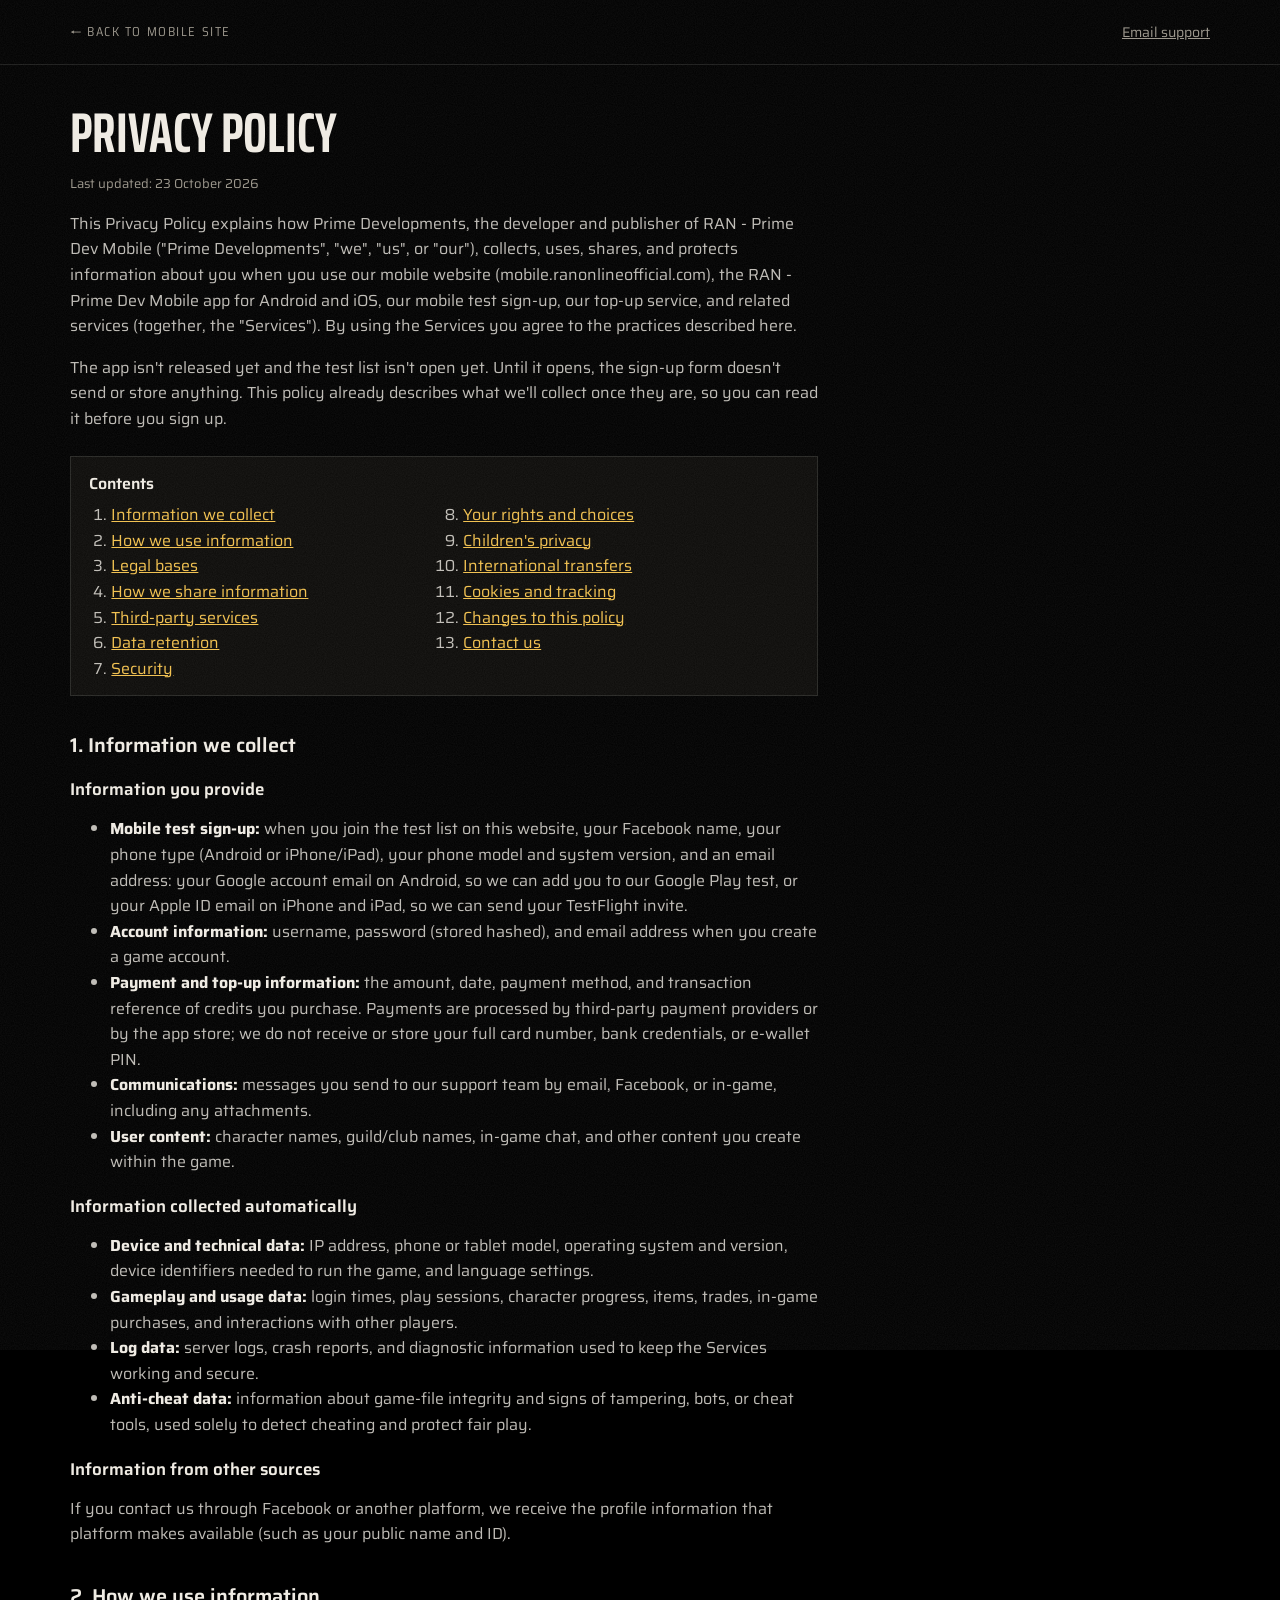
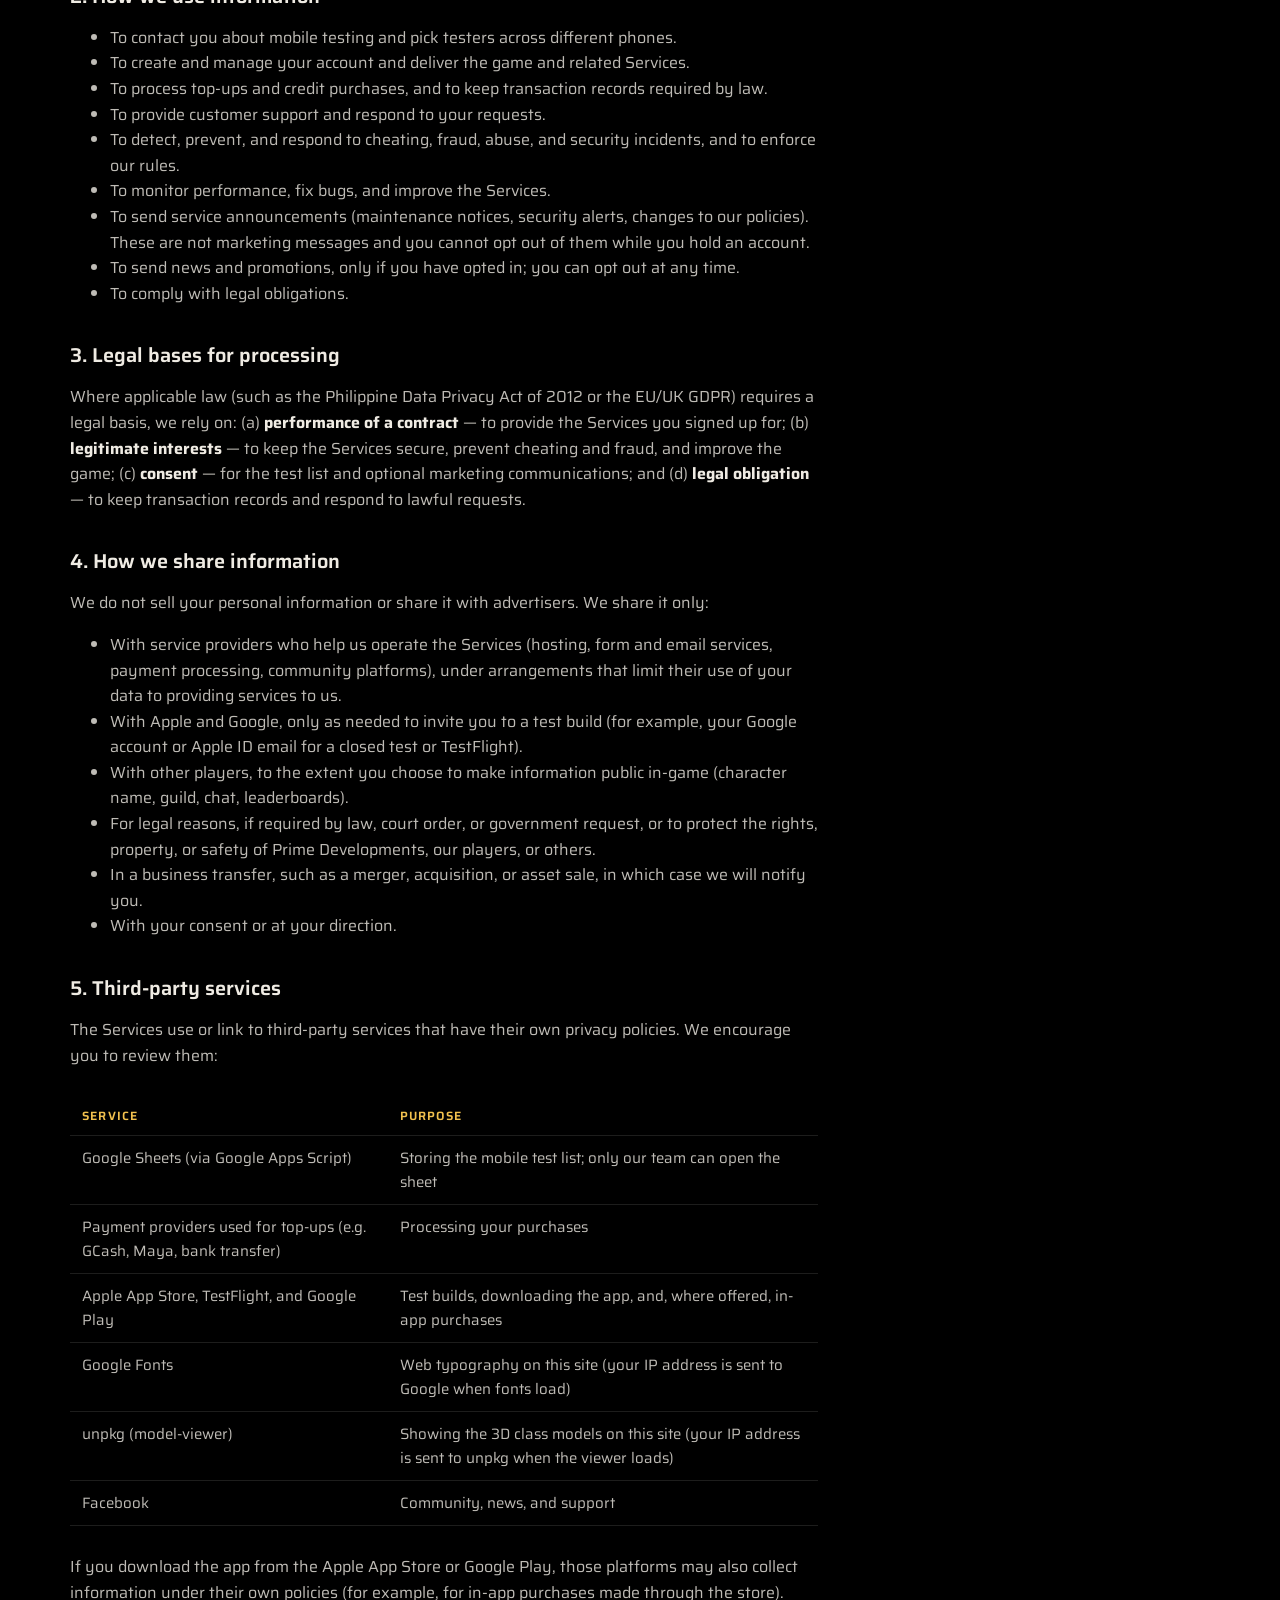
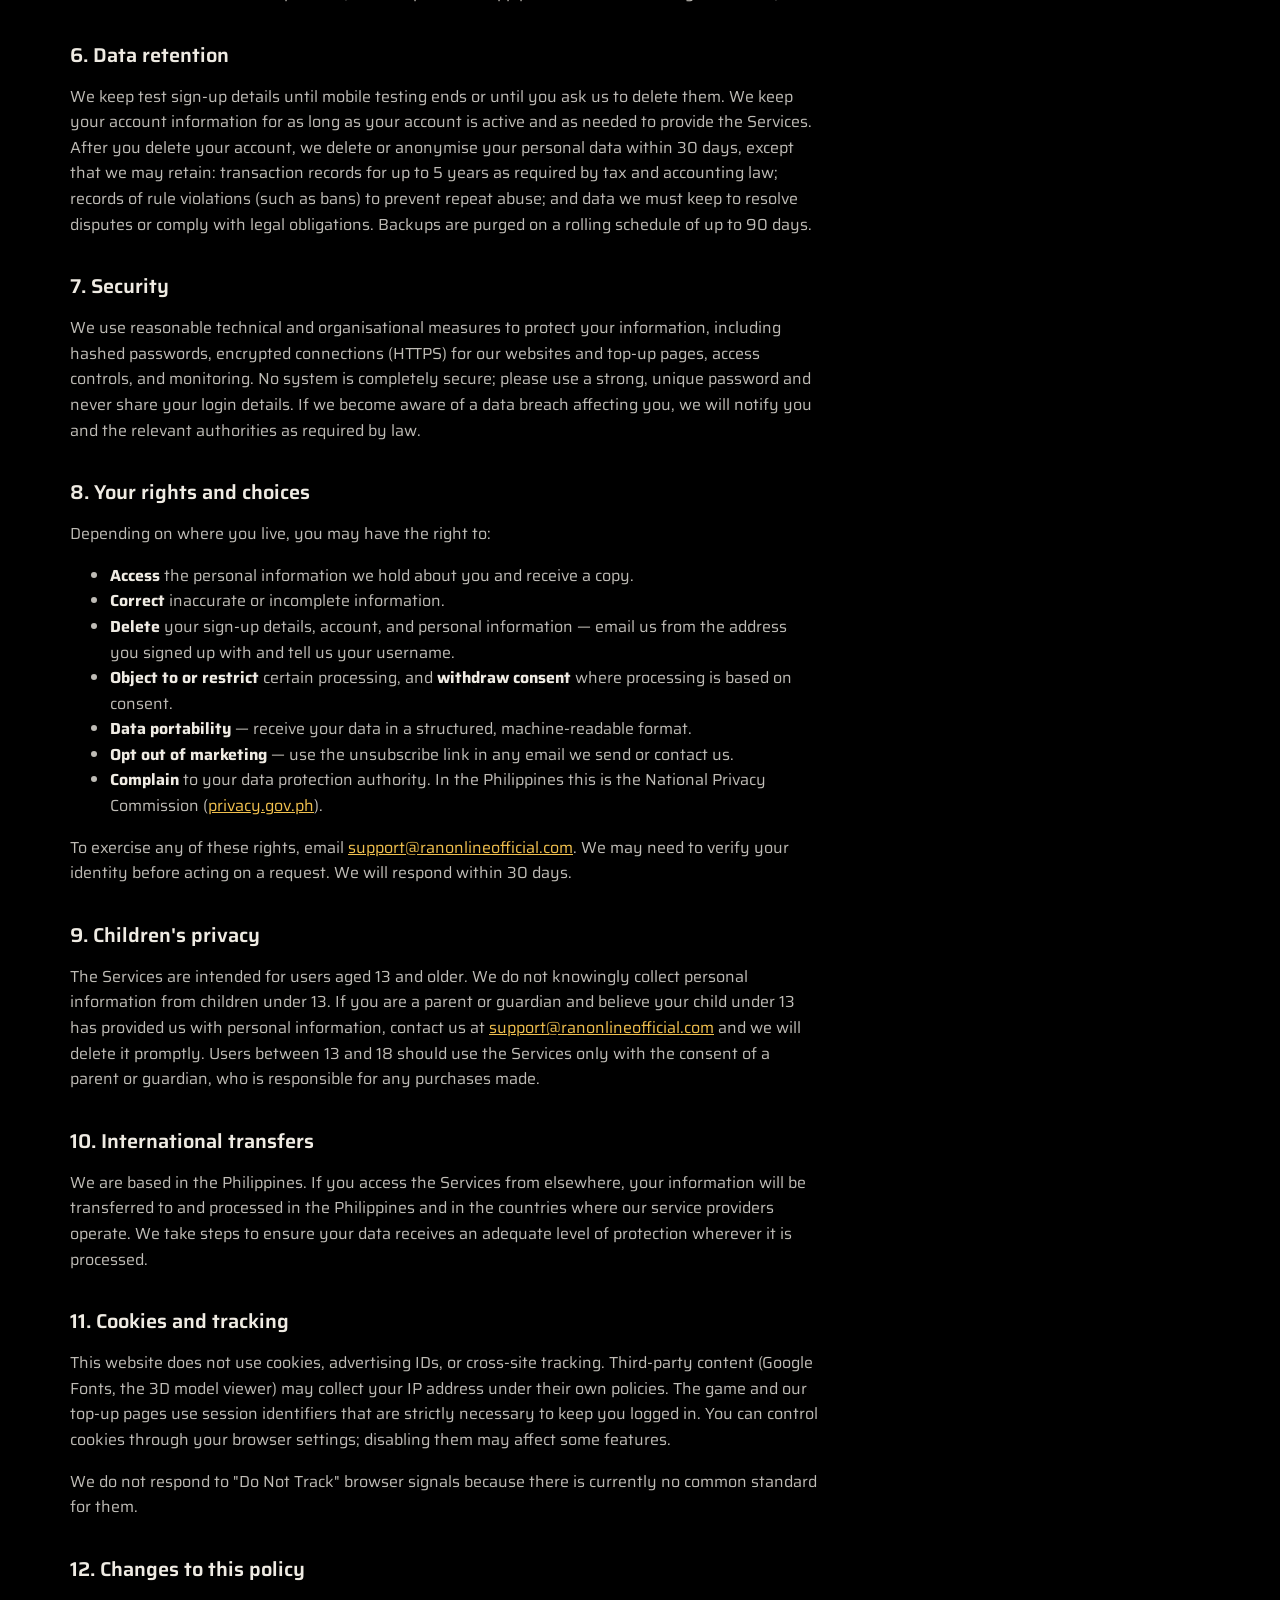
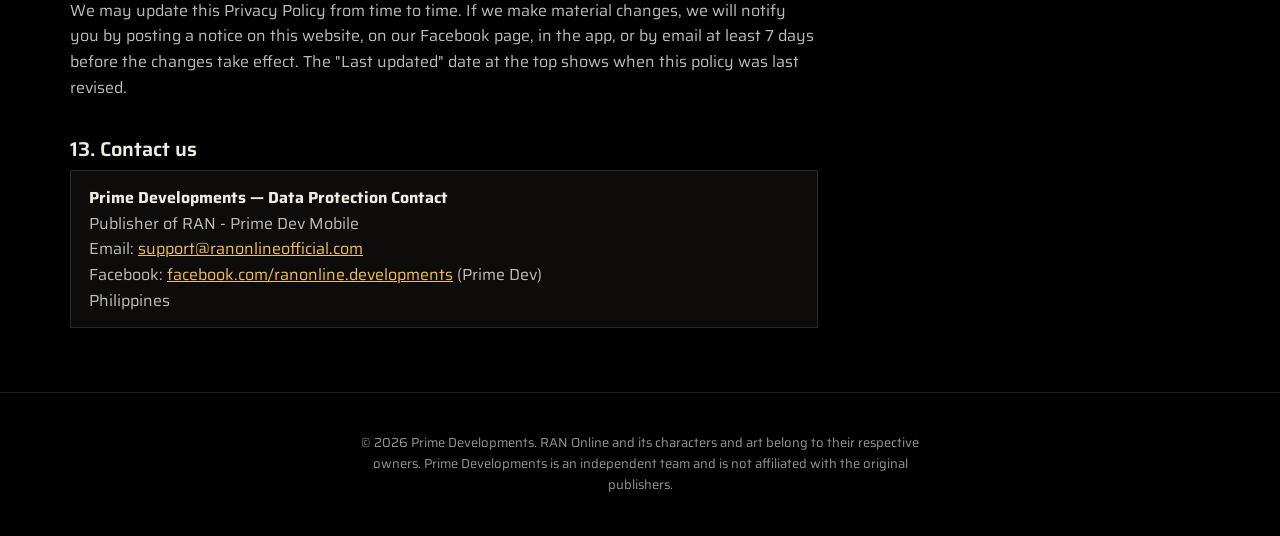
==== commit 4ff3565d: "Update mobile site (2026-10-23) Co-Authored-By: Claude Opus 5.5 <noreply@anthropic.com>" ====
--- a/privacy.html
+++ b/privacy.html
@@ -16,6 +16,7 @@
 <header class="site-header">
   <div class="wrap">
     <a class="back" href="index.html">← Back to mobile site</a>
+    <a class="contact" href="mailto:support@ranonlineofficial.com">Email support</a>
   </div>
 </header>
 <main class="legal">
--- a/site.css
+++ b/site.css
@@ -65,43 +65,42 @@
 }
 @media (prefers-reduced-motion: reduce) { .site-header.overlay, .brand { transition: none; } }
 
-/* Hero: the Gunner duo under a warm spotlight, logo lockup in front */
-.hero { position: relative; min-height: 100vh; min-height: 100svh; display: flex; flex-direction: column; justify-content: flex-end; overflow: hidden; isolation: isolate; padding: calc(var(--header) + 24px) 0 96px; }
-.hero-bg { position: absolute; inset: 0; width: 100%; height: 100%; object-fit: cover; object-position: 50% 30%; filter: brightness(.16) saturate(.3) contrast(1.1); z-index: -4; }
-.hero-light { position: absolute; inset: 0; z-index: -3;
-  background:
-    radial-gradient(ellipse 46% 62% at 50% -4%, rgba(255, 214, 128, .34), rgba(242, 193, 78, .08) 55%, transparent 75%),
-    linear-gradient(to top, #000 0%, rgba(0, 0, 0, .92) 26%, rgba(0, 0, 0, 0) 58%),
-    radial-gradient(ellipse 70% 100% at 50% 40%, transparent 40%, rgba(0, 0, 0, .85) 100%); }
-.dust { position: absolute; inset: 0; width: 100%; height: 100%; z-index: -1; pointer-events: none; }
-.duo { position: absolute; z-index: -2; left: 50%; transform: translateX(-50%); bottom: 36%; width: min(132vw, 820px); height: min(66svh, 620px); }
-.duo img { position: absolute; bottom: 0; width: auto; filter: drop-shadow(0 30px 40px rgba(0, 0, 0, .9)); }
-.duo .duo-back { left: 6%; height: 84%; filter: brightness(.82) drop-shadow(0 30px 40px rgba(0, 0, 0, .9)); animation: rise 1.4s cubic-bezier(.2, .7, .2, 1) .2s both; }
-.duo .duo-front { right: 4%; height: 100%; animation: rise 1.1s cubic-bezier(.2, .7, .2, 1) both; }
-@keyframes rise { from { opacity: 0; transform: translateY(36px); } to { opacity: 1; transform: none; } }
-.hero-copy { position: relative; text-align: center; }
-.lockup { display: block; width: min(84vw, 560px); aspect-ratio: 1038 / 299; margin: 0 auto; overflow: visible; filter: drop-shadow(0 6px 24px rgba(0, 0, 0, .8)); animation: fade 1s ease .35s both; }
-.hero-line { margin: 18px 0 26px; font: 500 clamp(17px, 4.6vw, 24px)/1.2 var(--font); font-stretch: 75%; letter-spacing: .18em; text-transform: uppercase; color: rgba(239, 235, 227, .86); animation: fade 1s ease .5s both; }
+/* Hero: the Gunner duo on a lit stage (spotlight cone, floor glow), logo lockup below */
+.hero { position: relative; min-height: 100vh; min-height: 100svh; display: flex; flex-direction: column; justify-content: center; overflow: hidden; isolation: isolate; padding: calc(var(--header) + 8px) 0 40px; background: radial-gradient(ellipse 120% 70% at 50% 30%, #17130b 0%, #050403 55%, #000 80%); }
+.stage-bg { position: absolute; inset: 0; z-index: -3; pointer-events: none; }
+.beam { position: absolute; left: 50%; top: -6%; width: min(160vw, 1000px); height: 80%; transform: translateX(-50%); filter: blur(28px); opacity: .9; }
+.beam::before { content: ""; position: absolute; inset: 0; background: linear-gradient(to bottom, rgba(255, 220, 140, .3), rgba(242, 193, 78, .06) 72%, transparent); clip-path: polygon(44% 0, 56% 0, 96% 100%, 4% 100%); }
+.duo .floor { position: absolute; z-index: -1; left: 50%; bottom: -58px; width: 150%; height: 130px; transform: translateX(-50%); background: radial-gradient(ellipse 50% 40% at 50% 50%, rgba(255, 214, 128, .42), rgba(242, 193, 78, .1) 55%, transparent 75%); }
+.hero::after { content: ""; position: absolute; inset: auto 0 0; height: 30%; z-index: -1; background: linear-gradient(to top, #000, transparent); pointer-events: none; }
+.dust { position: absolute; inset: 0; width: 100%; height: 100%; z-index: -2; pointer-events: none; }
+.hero { --duo-h: clamp(300px, 46svh, 470px); }
+.duo { position: relative; height: var(--duo-h); width: min(100%, 560px); margin: 0 auto; flex: none; }
+.duo img { position: absolute; bottom: 0; width: auto; }
+.duo .duo-back { left: 3%; height: 89%; filter: brightness(.78) contrast(1.05) drop-shadow(0 0 28px rgba(242, 193, 78, .14)); animation: rise 1.4s cubic-bezier(.2, .7, .2, 1) .2s both; }
+.duo .duo-front { right: 0; height: 100%; filter: drop-shadow(0 0 30px rgba(242, 193, 78, .18)) drop-shadow(0 24px 30px rgba(0, 0, 0, .8)); animation: rise 1.1s cubic-bezier(.2, .7, .2, 1) both; }
+.duo::after { content: ""; position: absolute; left: 8%; right: 4%; bottom: -10px; height: 26px; background: radial-gradient(ellipse 50% 50% at 50% 50%, rgba(0, 0, 0, .85), transparent 70%); z-index: -1; }
+@keyframes rise { from { opacity: 0; transform: translateY(30px); } to { opacity: 1; transform: none; } }
 @keyframes fade { from { opacity: 0; } to { opacity: 1; } }
-.hero-ctas { display: grid; gap: 12px; justify-items: center; animation: fade 1s ease .65s both; }
-.btn-wide { width: min(100%, 360px); }
-.stores { display: grid; grid-template-columns: 1fr 1fr; gap: 10px; width: min(100%, 360px); }
-.store { display: flex; align-items: center; justify-content: center; gap: 7px; white-space: nowrap; min-height: 44px; padding: 0 10px; border: 1px solid var(--line); background: rgba(0, 0, 0, .45); font: 500 13px var(--font); font-stretch: 85%; letter-spacing: .06em; color: rgba(239, 235, 227, .8); }
-.store svg { width: 16px; height: 16px; flex: none; }
-.store em { font-style: normal; font-size: 9px; letter-spacing: .12em; text-transform: uppercase; padding: 2px 5px; border: 1px solid rgba(239, 235, 227, .25); color: var(--ash); }
-.ticker { position: absolute; left: 50%; bottom: calc(18px + env(safe-area-inset-bottom, 0px)); transform: translateX(-50%); display: flex; align-items: center; gap: 12px; width: max-content; max-width: calc(100% - 40px); padding: 10px 14px; border-top: 1px solid var(--line); border-bottom: 1px solid var(--line); text-decoration: none; font-size: 13px; color: var(--bone); white-space: nowrap; animation: fade 1s ease .9s both; }
-.ticker b { font-weight: 600; font-stretch: 85%; letter-spacing: .14em; text-transform: uppercase; font-size: 11px; color: var(--gold); padding-right: 12px; border-right: 1px solid var(--line); }
-.ticker span { overflow: hidden; text-overflow: ellipsis; }
-.ticker svg { width: 16px; height: 16px; flex: none; fill: none; stroke: currentColor; stroke-width: 2; }
-.ticker:hover span { color: #fff; text-decoration: underline; text-underline-offset: 3px; }
+.hero-copy { position: relative; display: grid; justify-items: center; text-align: center; margin-top: 18px; animation: fade 1s ease .45s both; }
+.live { display: inline-flex; align-items: center; gap: 10px; margin-bottom: 18px; padding: 7px 14px 7px 12px; border: 1px solid rgba(242, 193, 78, .35); background: rgba(242, 193, 78, .07); font: 500 12px var(--font); font-stretch: 85%; letter-spacing: .12em; text-transform: uppercase; color: var(--bone); text-decoration: none; }
+.live i { width: 7px; height: 7px; border-radius: 50%; background: var(--gold); box-shadow: 0 0 0 0 rgba(242, 193, 78, .6); animation: pulse 2s ease-out infinite; }
+@keyframes pulse { 0% { box-shadow: 0 0 0 0 rgba(242, 193, 78, .55); } 70%, 100% { box-shadow: 0 0 0 8px rgba(242, 193, 78, 0); } }
+.live:hover { border-color: var(--gold); }
+.lockup { display: block; width: min(78vw, 480px); aspect-ratio: 1038 / 299; overflow: visible; filter: drop-shadow(0 6px 24px rgba(0, 0, 0, .8)); }
+.hero-line { margin: 16px 0 24px; font: 500 clamp(15px, 4.2vw, 21px)/1.25 var(--font); font-stretch: 75%; letter-spacing: .2em; text-transform: uppercase; color: rgba(239, 235, 227, .8); }
+.btn-wide { width: min(100%, 340px); }
+.stores { display: flex; flex-wrap: wrap; justify-content: center; align-items: center; gap: 4px 8px; margin: 16px 0 0; font-size: 13px; color: var(--ash); }
+.stores span { display: inline-flex; align-items: center; gap: 5px; color: rgba(239, 235, 227, .85); }
+.stores svg { width: 14px; height: 14px; }
 @media (min-width: 760px) {
-  .hero { padding-bottom: 110px; }
-  .duo { bottom: 26%; height: min(74vh, 720px); }
-  .stores { width: auto; display: flex; }
-  .store { padding: 0 16px; }
-  .hero-ctas { grid-template-columns: auto; }
-}
-@media (prefers-reduced-motion: reduce) { .duo img, .lockup, .hero-line, .hero-ctas, .ticker { animation: none; } }
+  .hero { --duo-h: clamp(360px, 50vh, 560px); padding-bottom: 48px; }
+  .duo { width: 500px; }
+  .hero-copy { margin-top: -6px; }
+}
+@media (prefers-reduced-motion: reduce) { .duo img, .hero-copy, .live i { animation: none; } }
+
+/* Film grain over the whole page, so the blacks aren't flat */
+body::after { content: ""; position: fixed; inset: -50%; z-index: 60; pointer-events: none; opacity: .07; background-image: url("data:image/svg+xml,%3Csvg xmlns='http://www.w3.org/2000/svg' width='160' height='160'%3E%3Cfilter id='n'%3E%3CfeTurbulence type='fractalNoise' baseFrequency='.9' numOctaves='2' stitchTiles='stitch'/%3E%3CfeColorMatrix values='0 0 0 0 1 0 0 0 0 1 0 0 0 0 1 0 0 0 .9 0'/%3E%3C/filter%3E%3Crect width='100%25' height='100%25' filter='url(%23n)'/%3E%3C/svg%3E"); }
 
 /* Scroll stories. Without JS the beats simply stack; with JS the stage pins and the beats cross-fade with scroll. */
 .story { position: relative; }
@@ -116,9 +115,9 @@
 /* Story 1: classic key art (always shown whole) */
 .story-art { background: radial-gradient(ellipse 80% 60% at 50% 40%, #15120c 0%, #000 70%); }
 .story-art .beat { display: grid; align-content: start; gap: 28px; padding-left: var(--gutter); padding-right: max(20px, env(safe-area-inset-right, 0px)); }
-.js .story-art .beat { padding: var(--header) max(20px, env(safe-area-inset-right, 0px)) 120px var(--gutter); align-content: center; }
+.js .story-art .beat { padding: var(--header) max(20px, env(safe-area-inset-right, 0px)) 72px var(--gutter); align-content: center; }
 .art { margin: 0; position: relative; }
-.art img { display: block; width: 100%; height: auto; aspect-ratio: 4 / 3; object-fit: contain; background: var(--char); box-shadow: 0 40px 80px rgba(0, 0, 0, .7); }
+.art img { display: block; width: 100%; height: auto; aspect-ratio: 4 / 3; object-fit: contain; background: var(--char); box-shadow: 0 30px 80px rgba(0, 0, 0, .8), 0 0 90px rgba(242, 193, 78, .1); }
 .art::after { content: ""; position: absolute; inset: 0; border: 1px solid rgba(239, 235, 227, .14); pointer-events: none; }
 .beat-text h2 { font-size: clamp(32px, 8.4vw, 64px); }
 .beat-text p { color: rgba(239, 235, 227, .72); max-width: 40ch; margin: 14px 0 0; font-size: 17px; }
@@ -127,9 +126,9 @@
 .js .story-art .beat-text { transform: translateY(18px); transition: transform .8s cubic-bezier(.2, .7, .2, 1) .1s; }
 .js .story-art .beat.on .beat-text { transform: none; }
 .credit { margin: 0; padding: 0 var(--gutter) 24px; font-size: 12px; color: var(--ash); }
-.js .story-art .credit { position: absolute; right: max(20px, env(safe-area-inset-right, 0px)); bottom: 96px; padding: 0; }
+.js .story-art .credit { position: absolute; right: max(20px, env(safe-area-inset-right, 0px)); bottom: calc(28px + env(safe-area-inset-bottom, 0px)); padding: 0; }
 .rail { display: none; }
-.js .rail { display: flex; gap: 6px; position: absolute; left: var(--gutter); bottom: 100px; }
+.js .rail { display: flex; gap: 6px; position: absolute; left: var(--gutter); bottom: calc(34px + env(safe-area-inset-bottom, 0px)); }
 .rail i { width: 18px; height: 2px; background: rgba(239, 235, 227, .22); transition: width .4s, background-color .4s; }
 .rail i.on { width: 36px; background: var(--gold); }
 @media (min-width: 960px) {
@@ -139,38 +138,47 @@
   .js .story-art .credit { left: max(32px, calc(50% - 590px)); right: auto; bottom: 56px; }
 }
 
-/* Story 2: the six classes. The class name is the big type behind each render. */
-.story-cls { background: #000; }
-.story-cls::before { content: ""; position: absolute; inset: 0; background: radial-gradient(ellipse 60% 50% at 50% 30%, rgba(242, 193, 78, .12), transparent 70%); pointer-events: none; }
+/* Story 2: the six classes. Each stands on a lit platform; the class name is the big type behind. */
+.story-cls { background: radial-gradient(ellipse 90% 60% at 50% 45%, #15110a 0%, #000 70%); }
 .cls { display: grid; align-content: start; }
-.cls-art { position: relative; container-type: inline-size; display: grid; justify-items: center; padding-left: var(--gutter); padding-right: max(20px, env(safe-area-inset-right, 0px)); }
-.cls-word { position: absolute; left: 0; right: 0; top: 4%; text-align: center; font: 800 calc(100cqi * 2.1 / var(--len)) / .86 var(--font); font-stretch: var(--narrow); text-transform: uppercase; letter-spacing: .01em; color: transparent; -webkit-text-stroke: 1.5px rgba(242, 193, 78, .6); }
-.cls-art img { position: relative; height: min(48svh, 420px); width: auto; filter: drop-shadow(0 30px 40px rgba(0, 0, 0, .85)); }
-.cls-text { padding: 8px max(20px, env(safe-area-inset-right, 0px)) 0 var(--gutter); text-align: center; }
+.cls-art { position: relative; container-type: inline-size; display: grid; justify-items: center; padding: 0 max(20px, env(safe-area-inset-right, 0px)) 0 var(--gutter); isolation: isolate; }
+.cls-art::before { content: ""; position: absolute; z-index: -2; left: 50%; top: 4%; width: min(110%, 620px); aspect-ratio: 1; transform: translateX(-50%); background: radial-gradient(circle, rgba(242, 193, 78, .2), rgba(242, 193, 78, .05) 45%, transparent 68%); }
+.cls-art::after { content: ""; position: absolute; z-index: -1; left: 50%; bottom: -14px; width: min(78%, 420px); height: 44px; transform: translateX(-50%); border-radius: 50%; background: radial-gradient(ellipse 50% 50% at 50% 50%, rgba(255, 214, 128, .34), rgba(242, 193, 78, .08) 60%, transparent 72%); box-shadow: inset 0 0 0 1px rgba(242, 193, 78, .14); }
+.cls-word { position: absolute; z-index: -1; left: 0; right: 0; top: 2%; text-align: center; font: 800 calc(100cqi * 2.1 / var(--len)) / .86 var(--font); font-stretch: var(--narrow); text-transform: uppercase; letter-spacing: .01em; color: transparent; -webkit-text-stroke: 1.5px rgba(242, 193, 78, .55); }
+.cls-art img { position: relative; height: min(44svh, 400px); width: auto; max-width: 100%; object-fit: contain; object-position: bottom; filter: drop-shadow(0 0 26px rgba(242, 193, 78, .14)) drop-shadow(0 20px 24px rgba(0, 0, 0, .8)); }
+.cls-text { padding: 26px max(20px, env(safe-area-inset-right, 0px)) 0 var(--gutter); text-align: center; }
 .cls-meta { margin: 0; font-size: 12px; font-stretch: 85%; letter-spacing: .14em; text-transform: uppercase; color: var(--gold); }
-.cls-tag { margin: 6px 0 8px; font: 700 clamp(24px, 6.6vw, 40px)/1.05 var(--font); font-stretch: var(--narrow); text-transform: uppercase; }
-.cls-text p:not([class]) { margin: 0 auto 18px; max-width: 40ch; color: rgba(239, 235, 227, .72); font-size: 15px; }
-.js .story .cls { padding: var(--header) 0 136px; align-content: center; }
+.cls-tag { margin: 6px 0 8px; font: 700 clamp(26px, 7vw, 40px)/1.05 var(--font); font-stretch: var(--narrow); text-transform: uppercase; }
+.cls-text p:not([class]) { margin: 0 auto 16px; max-width: 40ch; color: rgba(239, 235, 227, .72); font-size: 15px; }
+.btn-line { --c: 7px; min-height: 40px; padding: 0 16px; font-size: 12px; background: transparent; color: var(--gold); box-shadow: inset 0 0 0 1px rgba(242, 193, 78, .5); }
+.btn-line:hover { background: rgba(242, 193, 78, .1); }
+.btn-line svg { width: 16px; height: 16px; fill: none; stroke: currentColor; stroke-width: 1.8; stroke-linejoin: round; }
+.js .story .cls { padding: var(--header) 0 104px; align-content: center; }
 .js .cls-art img { transform: translateY(24px) scale(.98); transition: transform 1s cubic-bezier(.2, .7, .2, 1); }
 .js .cls.on .cls-art img { transform: none; }
 .js .cls-word { transform: translateY(-12px); transition: transform 1.2s cubic-bezier(.2, .7, .2, 1); }
 .js .cls.on .cls-word { transform: none; }
 .cls-nav { display: none; }
-.js .cls-nav { display: flex; gap: 4px; position: absolute; left: 0; right: 0; bottom: 92px; justify-content: safe center; overflow-x: auto; scrollbar-width: none; padding: 0 var(--gutter); }
+.js .cls-nav { display: flex; gap: 2px; position: absolute; left: 0; right: 0; bottom: calc(14px + env(safe-area-inset-bottom, 0px)); justify-content: safe center; overflow-x: auto; scrollbar-width: none; padding: 0 var(--gutter); }
 .cls-nav::-webkit-scrollbar { display: none; }
-.cls-nav button { flex: none; min-height: 40px; padding: 0 10px; border: 0; border-bottom: 2px solid transparent; background: none; color: var(--ash); font: 500 12px var(--font); font-stretch: 85%; letter-spacing: .12em; text-transform: uppercase; cursor: pointer; }
+.cls-nav button { flex: none; display: grid; justify-items: center; gap: 4px; width: 58px; padding: 6px 0 8px; border: 0; border-bottom: 2px solid transparent; background: none; color: var(--ash); font: 500 10px var(--font); font-stretch: 80%; letter-spacing: .08em; text-transform: uppercase; cursor: pointer; }
+.cls-nav .pt { width: 40px; height: 40px; border-radius: 50%; overflow: hidden; background: radial-gradient(circle at 50% 30%, #2a241a, #0d0c0a); box-shadow: inset 0 0 0 1px var(--line); }
+.cls-nav img { display: block; width: 100%; height: auto; transform: translate(var(--t)) scale(var(--s)); transform-origin: var(--o); filter: grayscale(1) brightness(.7); }
 .cls-nav button[aria-current="true"] { color: var(--bone); border-bottom-color: var(--gold); }
+.cls-nav button[aria-current="true"] img { filter: none; }
+.cls-nav button[aria-current="true"] .pt { box-shadow: 0 0 0 2px var(--gold); }
 .cls-nav button:hover { color: var(--bone); }
 @media (min-width: 960px) {
   .cls { grid-template-columns: minmax(0, 1.2fr) minmax(0, 1fr); align-items: center; align-content: center; max-width: 1180px; margin: 0 auto; gap: 48px; }
-  .js .story .cls { padding: var(--header) 32px 120px; left: 50%; transform: translateX(-50%); width: 100%; max-width: 1244px; }
-  .cls-art img { height: min(70vh, 640px); }
-  .cls-word { top: 8%; }
+  .js .story .cls { padding: var(--header) 32px 130px; left: 50%; transform: translateX(-50%); width: 100%; max-width: 1244px; }
+  .cls-art img { height: min(62vh, 600px); }
+  .cls-word { top: 6%; }
   .cls-text { text-align: left; padding: 0; }
   .cls-text p:not([class]) { margin-left: 0; font-size: 17px; }
   .cls-tag { font-size: 52px; }
-  .js .cls-nav { bottom: 48px; gap: 12px; }
-  .cls-nav button { font-size: 13px; padding: 0 14px; }
+  .js .cls-nav { bottom: 32px; gap: 10px; }
+  .cls-nav button { width: 84px; font-size: 12px; }
+  .cls-nav .pt { width: 52px; height: 52px; }
 }
 @media (prefers-reduced-motion: reduce) {
   .js .story .beat, .js .story .beat.on { transition: none; }
@@ -283,11 +291,13 @@
 .site-footer nav { display: flex; flex-wrap: wrap; justify-content: center; gap: 8px 28px; }
 .site-footer nav a { color: var(--bone); text-decoration: none; font-stretch: 85%; letter-spacing: .12em; text-transform: uppercase; font-size: 12px; }
 .site-footer nav a:hover { color: var(--gold); }
+.site-footer nav a.mail { text-transform: none; letter-spacing: .04em; }
 .site-footer p { margin: 0; max-width: 64ch; }
 @media (min-width: 760px) { .site-footer { padding-bottom: 40px; } }
 
 /* Legal page */
 .legal { padding-block: 40px 64px; }
+.site-header .contact { color: var(--ash); font-size: 14px; white-space: nowrap; }
 .legal article { max-width: 68ch; }
 .legal h1 { font: 700 clamp(34px, 9vw, 56px)/1 var(--font); font-stretch: var(--narrow); text-transform: uppercase; margin-bottom: 10px; }
 .legal h2 { font: 600 20px/1.3 var(--font); text-transform: none; letter-spacing: 0; margin: 36px 0 8px; scroll-margin-top: 16px; }
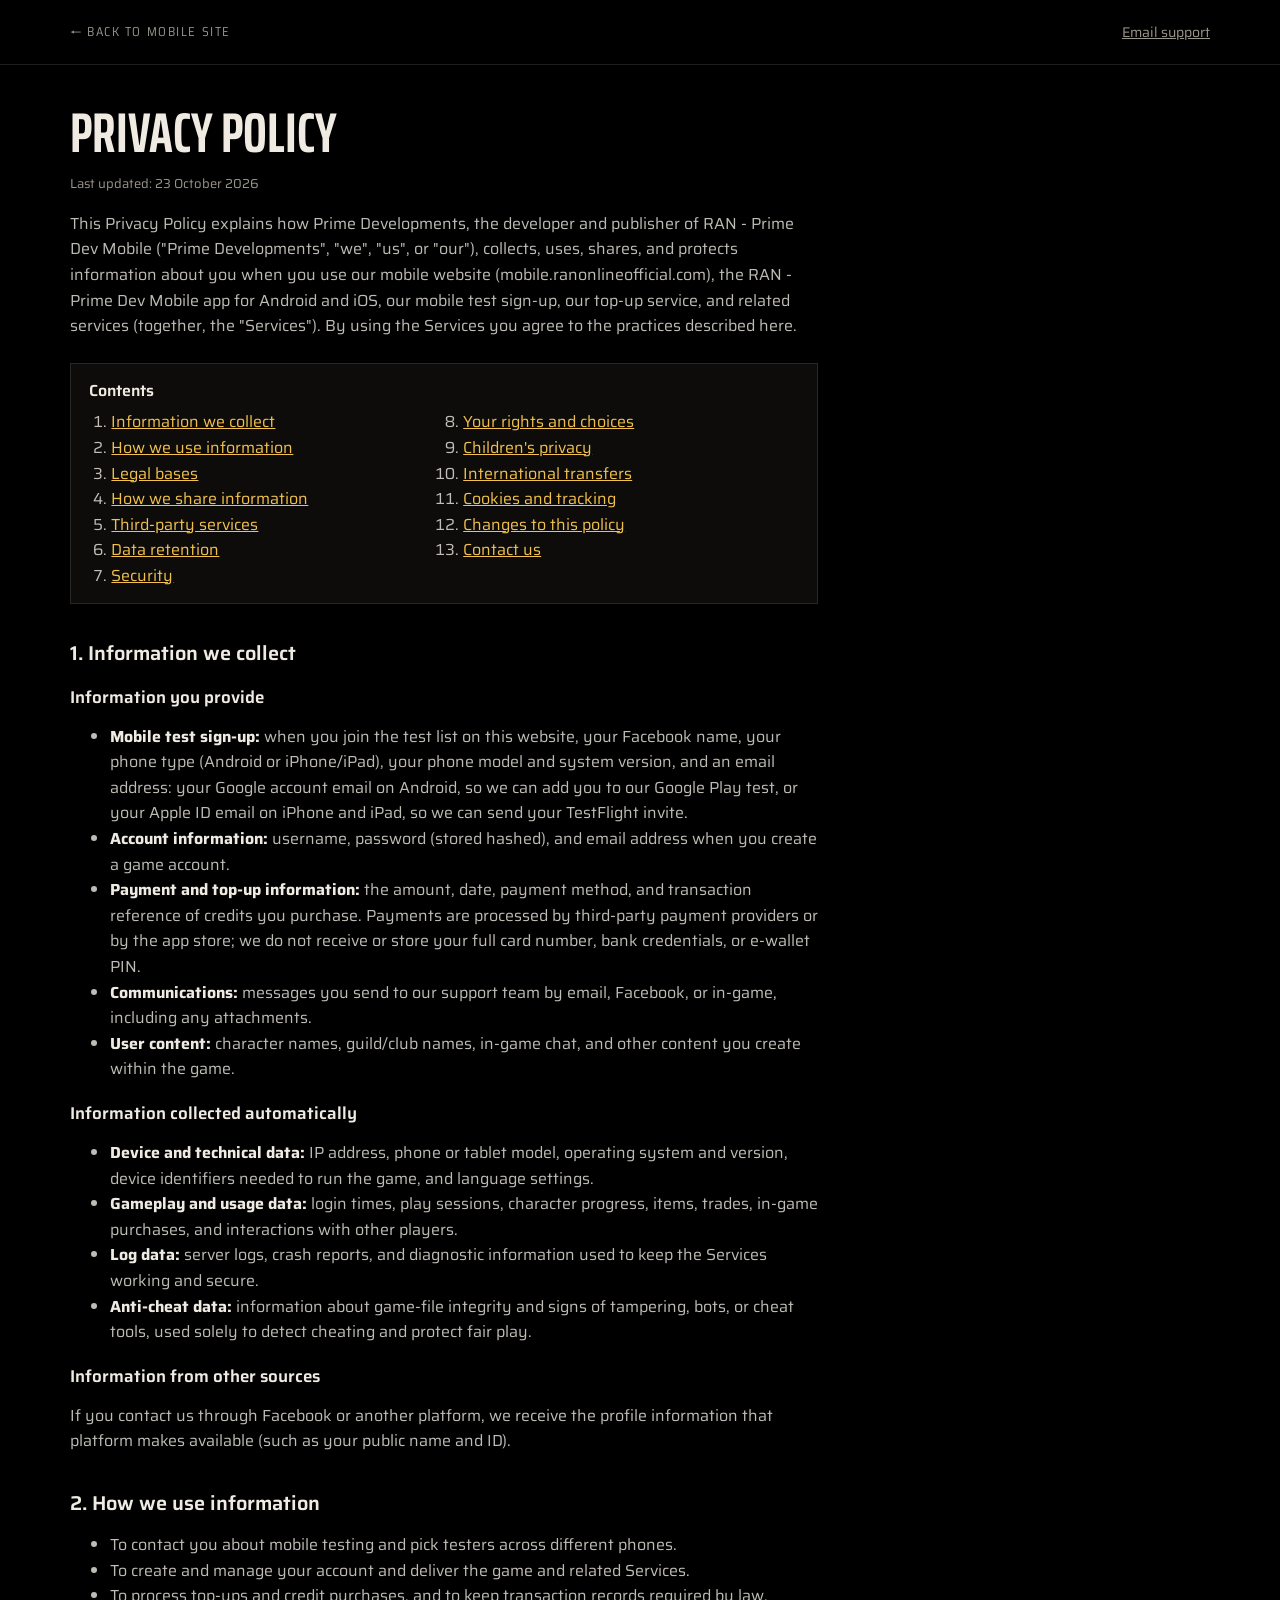
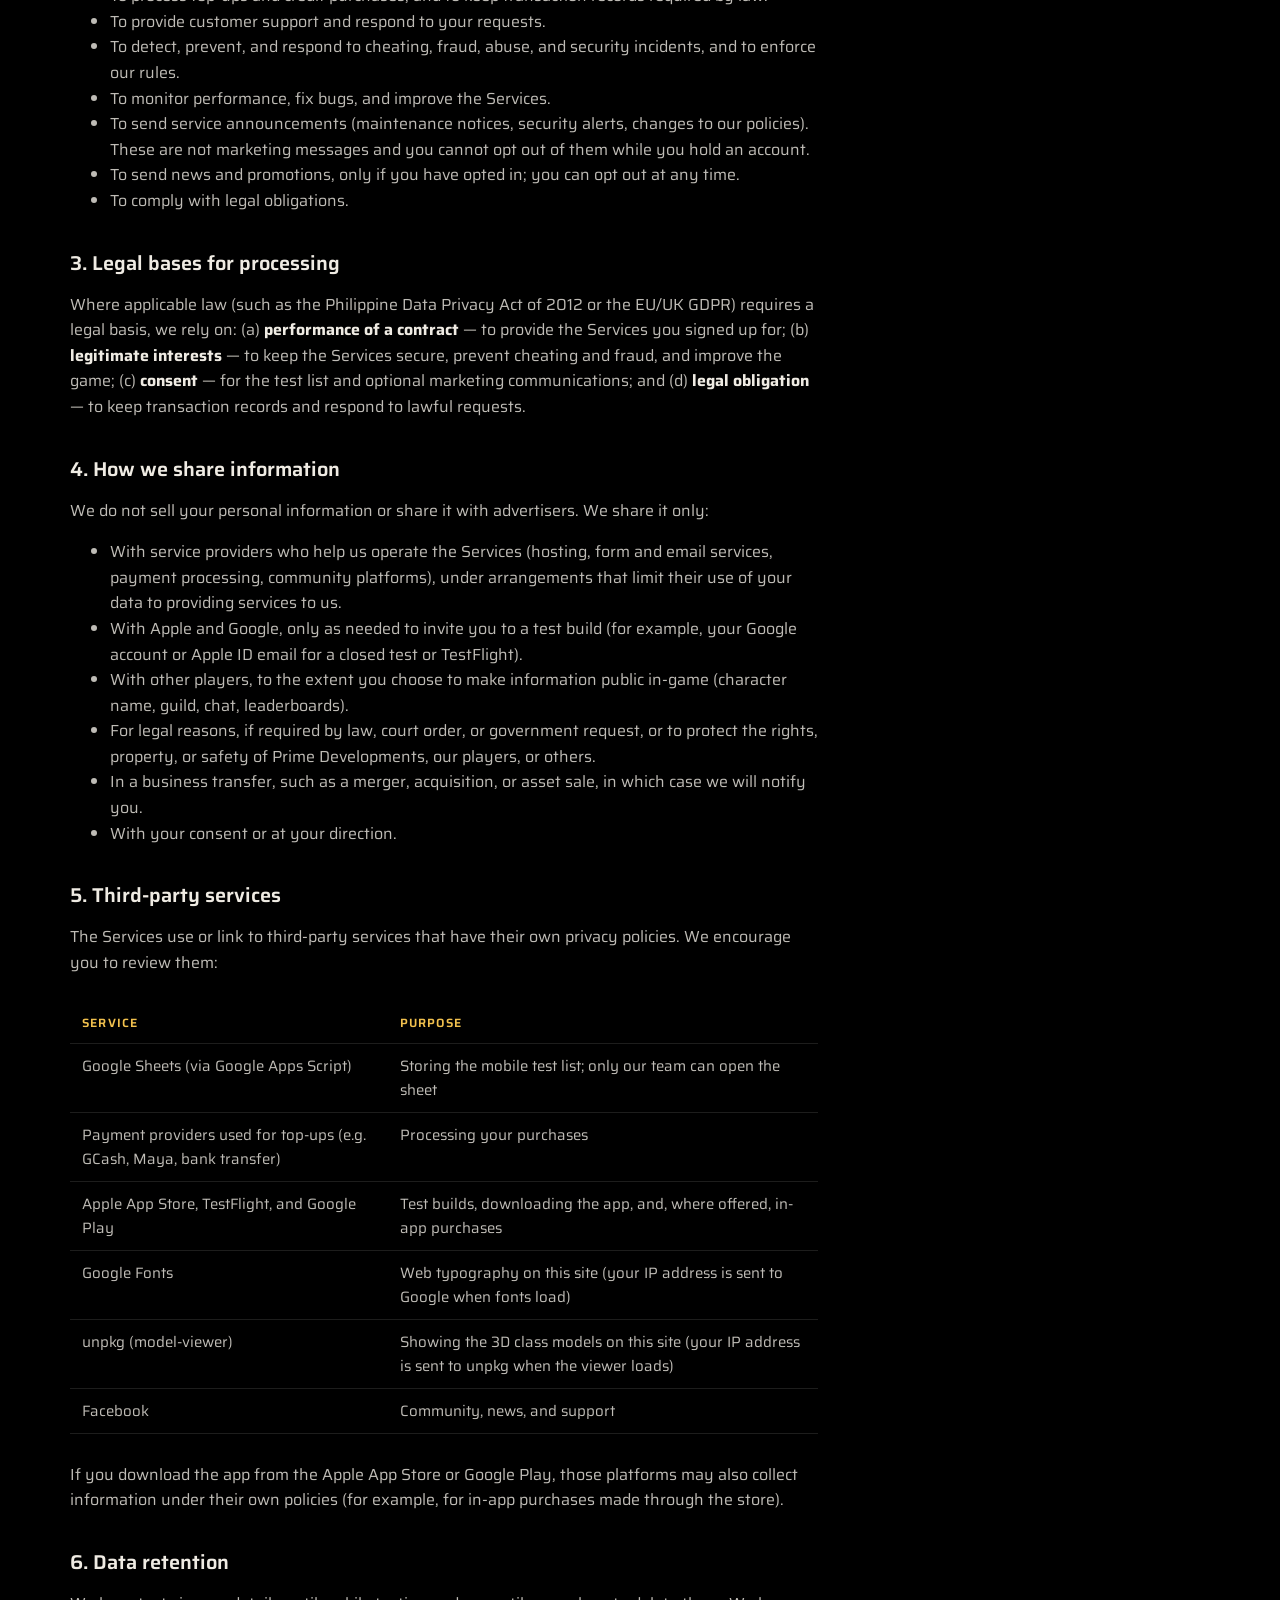
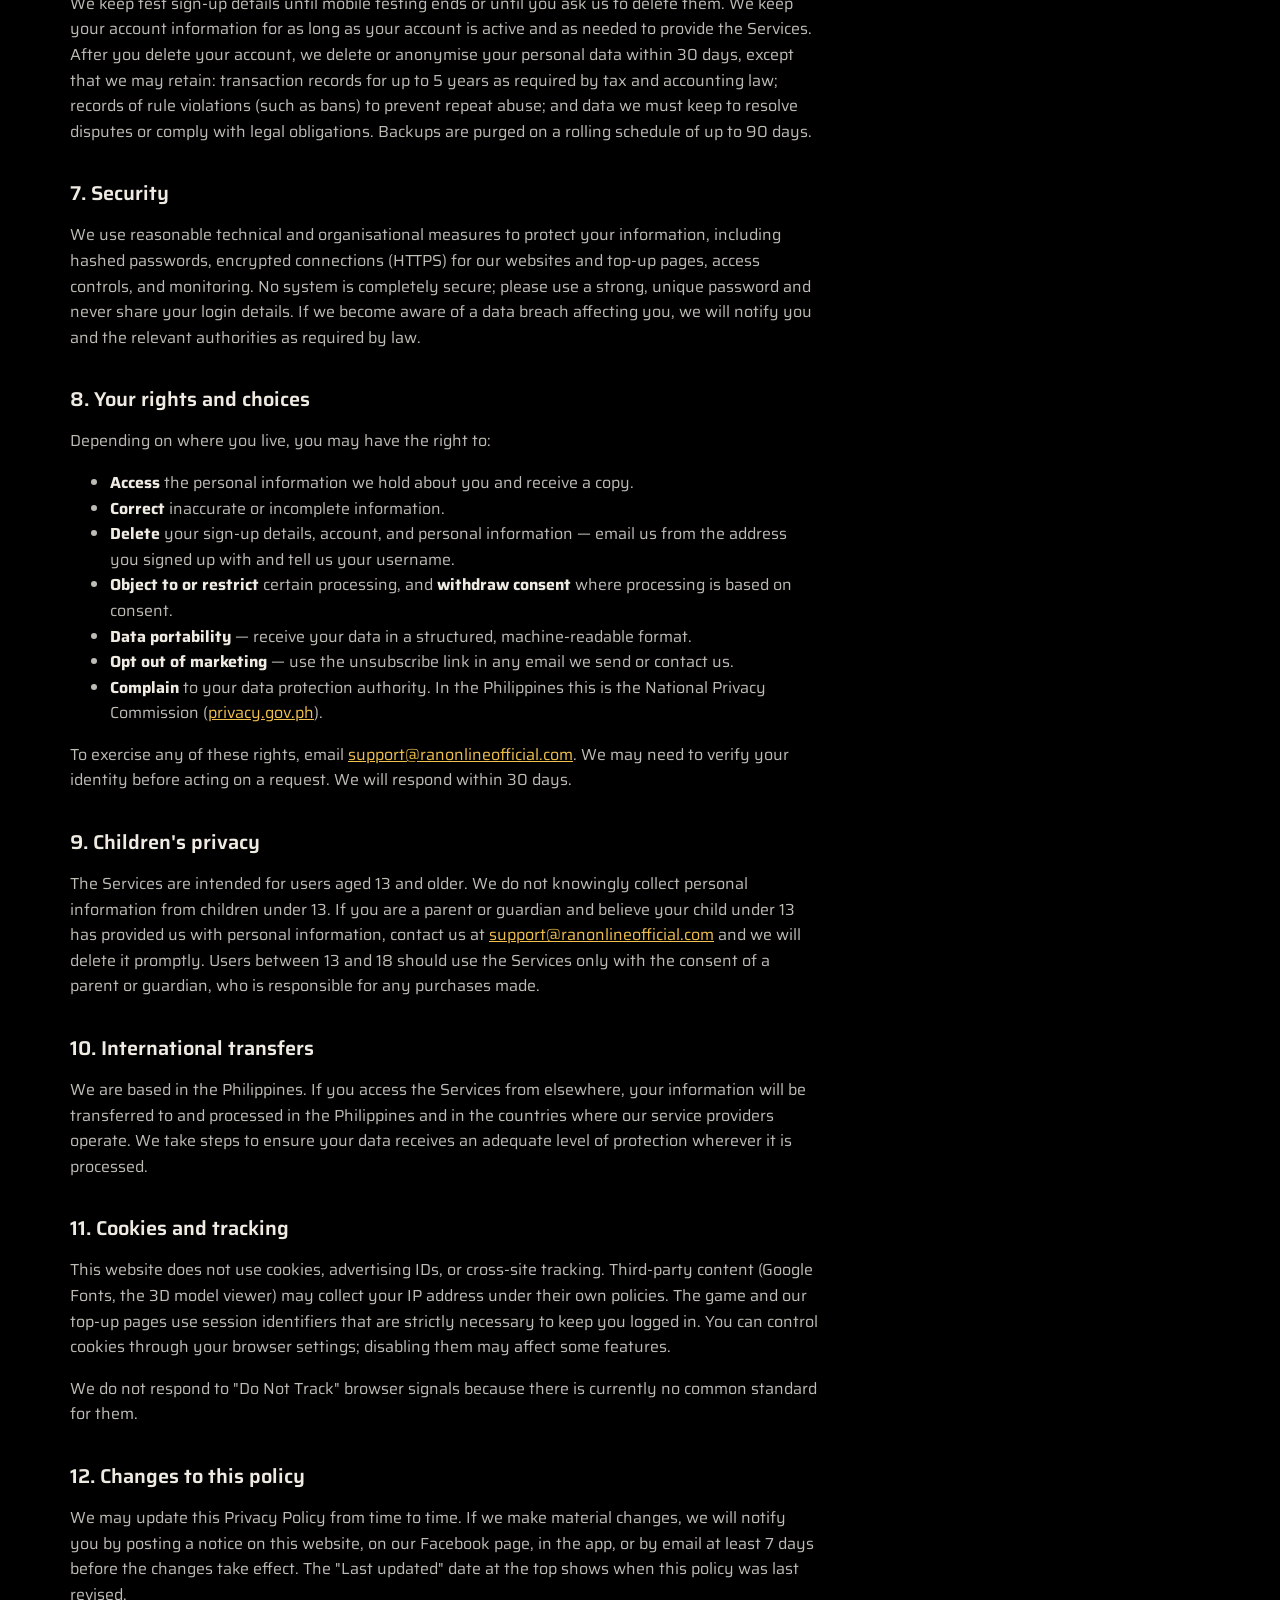
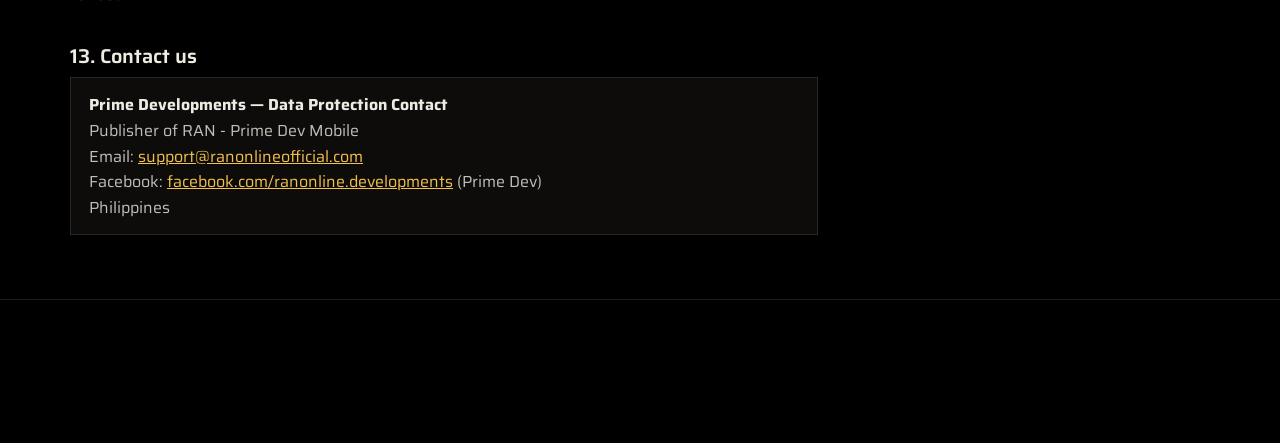
==== commit b4052366: "Update mobile site (2026-10-23) Co-Authored-By: Claude Opus 5.5 <noreply@anthropic.com>" ====
--- a/privacy.html
+++ b/privacy.html
@@ -25,7 +25,6 @@
       <h1>Privacy policy</h1>
       <p class="updated">Last updated: 23 October 2026</p>
       <p>This Privacy Policy explains how Prime Developments, the developer and publisher of RAN - Prime Dev Mobile ("Prime Developments", "we", "us", or "our"), collects, uses, shares, and protects information about you when you use our mobile website (mobile.ranonlineofficial.com), the RAN - Prime Dev Mobile app for Android and iOS, our mobile test sign-up, our top-up service, and related services (together, the "Services"). By using the Services you agree to the practices described here.</p>
-      <p>The app isn't released yet and the test list isn't open yet. Until it opens, the sign-up form doesn't send or store anything. This policy already describes what we'll collect once they are, so you can read it before you sign up.</p>
 
       <nav class="toc" aria-label="Contents">
         <p>Contents</p>
--- a/site.css
+++ b/site.css
@@ -23,6 +23,9 @@
 * { box-sizing: border-box; }
 html { scroll-behavior: smooth; -webkit-text-size-adjust: 100%; }
 @media (prefers-reduced-motion: reduce) { html { scroll-behavior: auto; } }
+html.lenis, html.lenis body { height: auto; }
+.lenis.lenis-smooth { scroll-behavior: auto !important; }
+.lenis.lenis-stopped { overflow: clip; }
 body { margin: 0; background: var(--ink); color: var(--bone); font: 400 16px/1.6 var(--font); -webkit-font-smoothing: antialiased; }
 img { max-width: 100%; }
 a { color: inherit; }
@@ -49,9 +52,9 @@
 
 /* Header: sits over the hero, turns solid once you scroll */
 body::before { content: ""; position: fixed; inset: 0 0 auto; height: env(safe-area-inset-top, 0px); z-index: 41; background: #000; }
-.site-header { position: sticky; top: env(safe-area-inset-top, 0px); z-index: 40; background: rgba(0, 0, 0, .86); backdrop-filter: blur(14px); -webkit-backdrop-filter: blur(14px); border-bottom: 1px solid var(--line); }
-.site-header.overlay { position: fixed; left: 0; right: 0; background: transparent; backdrop-filter: none; -webkit-backdrop-filter: none; border-bottom-color: transparent; transition: background-color .3s, border-color .3s; }
-.site-header.overlay.solid { background: rgba(0, 0, 0, .86); backdrop-filter: blur(14px); -webkit-backdrop-filter: blur(14px); border-bottom-color: var(--line); }
+.site-header { position: sticky; top: env(safe-area-inset-top, 0px); z-index: 40; background: rgba(0, 0, 0, .94); border-bottom: 1px solid var(--line); }
+.site-header.overlay { position: fixed; left: 0; right: 0; background: transparent; border-bottom-color: transparent; transition: background-color .3s, border-color .3s; }
+.site-header.overlay.solid { background: rgba(0, 0, 0, .94); border-bottom-color: var(--line); }
 .site-header .wrap { display: flex; align-items: center; justify-content: space-between; gap: 16px; height: var(--header); }
 .brand { display: block; width: 132px; aspect-ratio: 1038 / 299; transition: opacity .3s; }
 .brand svg { display: block; width: 100%; height: 100%; overflow: visible; }
@@ -65,87 +68,57 @@
 }
 @media (prefers-reduced-motion: reduce) { .site-header.overlay, .brand { transition: none; } }
 
-/* Hero: the Gunner duo on a lit stage (spotlight cone, floor glow), logo lockup below */
-.hero { position: relative; min-height: 100vh; min-height: 100svh; display: flex; flex-direction: column; justify-content: center; overflow: hidden; isolation: isolate; padding: calc(var(--header) + 8px) 0 40px; background: radial-gradient(ellipse 120% 70% at 50% 30%, #17130b 0%, #050403 55%, #000 80%); }
+/* Hero: one screen. The Gunner duo stands on a lit stage behind the text; logo, line and button sit at the bottom so the button is visible straight away. */
+.hero { position: relative; min-height: 100vh; min-height: 100svh; display: flex; flex-direction: column; justify-content: flex-end; overflow: hidden; isolation: isolate; padding: var(--header) 0 calc(24px + env(safe-area-inset-bottom, 0px)); background: radial-gradient(ellipse 120% 70% at 50% 30%, #17130b 0%, #050403 55%, #000 80%); }
 .stage-bg { position: absolute; inset: 0; z-index: -3; pointer-events: none; }
-.beam { position: absolute; left: 50%; top: -6%; width: min(160vw, 1000px); height: 80%; transform: translateX(-50%); filter: blur(28px); opacity: .9; }
-.beam::before { content: ""; position: absolute; inset: 0; background: linear-gradient(to bottom, rgba(255, 220, 140, .3), rgba(242, 193, 78, .06) 72%, transparent); clip-path: polygon(44% 0, 56% 0, 96% 100%, 4% 100%); }
+.beam { position: absolute; left: 50%; top: -4%; width: min(170vw, 1100px); height: 82%; transform: translateX(-50%); background: conic-gradient(from 150deg at 50% 0%, transparent 0deg, rgba(242, 193, 78, .1) 15deg, rgba(255, 220, 140, .26) 30deg, rgba(242, 193, 78, .1) 45deg, transparent 60deg); -webkit-mask-image: linear-gradient(to bottom, #000 35%, transparent); mask-image: linear-gradient(to bottom, #000 35%, transparent); }
 .duo .floor { position: absolute; z-index: -1; left: 50%; bottom: -58px; width: 150%; height: 130px; transform: translateX(-50%); background: radial-gradient(ellipse 50% 40% at 50% 50%, rgba(255, 214, 128, .42), rgba(242, 193, 78, .1) 55%, transparent 75%); }
-.hero::after { content: ""; position: absolute; inset: auto 0 0; height: 30%; z-index: -1; background: linear-gradient(to top, #000, transparent); pointer-events: none; }
+.hero::after { content: ""; position: absolute; inset: auto 0 0; height: 62%; z-index: 0; background: linear-gradient(to top, #000 0%, rgba(0, 0, 0, .86) 34%, rgba(0, 0, 0, .4) 62%, transparent); pointer-events: none; }
 .dust { position: absolute; inset: 0; width: 100%; height: 100%; z-index: -2; pointer-events: none; }
-.hero { --duo-h: clamp(300px, 46svh, 470px); }
-.duo { position: relative; height: var(--duo-h); width: min(100%, 560px); margin: 0 auto; flex: none; }
-.duo img { position: absolute; bottom: 0; width: auto; }
-.duo .duo-back { left: 3%; height: 89%; filter: brightness(.78) contrast(1.05) drop-shadow(0 0 28px rgba(242, 193, 78, .14)); animation: rise 1.4s cubic-bezier(.2, .7, .2, 1) .2s both; }
-.duo .duo-front { right: 0; height: 100%; filter: drop-shadow(0 0 30px rgba(242, 193, 78, .18)) drop-shadow(0 24px 30px rgba(0, 0, 0, .8)); animation: rise 1.1s cubic-bezier(.2, .7, .2, 1) both; }
+/* The duo's feet sit about a fifth of the screen up from the bottom; the text overlaps their legs */
+.hero { --duo-bottom: clamp(90px, 19svh, 190px); }
+.duo { position: absolute; z-index: -1; left: 50%; bottom: var(--duo-bottom); transform: translateX(-50%); width: min(94%, 430px); height: min(calc(100svh - var(--header) - var(--duo-bottom) - 8px), 470px); }
+.char { position: absolute; bottom: 0; }
+.char > img { display: block; height: 100%; width: auto; transition: opacity .6s ease; }
+.char-back { left: 0; height: 88%; opacity: .88; animation: rise 1.4s cubic-bezier(.2, .7, .2, 1) .2s both; }
+.char-front { right: 0; height: 100%; animation: rise 1.1s cubic-bezier(.2, .7, .2, 1) both; }
+/* Live 3D characters: the still render shows first, the animated model fades in over it once it has loaded */
+/* 15% taller than the still render's slot, so jumps and raised weapons have headroom */
+.live-model { position: absolute; bottom: 0; left: 50%; height: 115%; aspect-ratio: 1.3; transform: translateX(-50%); opacity: 0; transition: opacity .6s ease; pointer-events: none; background: transparent; --poster-color: transparent; --progress-bar-height: 0; }
+.live-model.ready { opacity: 1; }
+.is-live > img { opacity: 0; }
 .duo::after { content: ""; position: absolute; left: 8%; right: 4%; bottom: -10px; height: 26px; background: radial-gradient(ellipse 50% 50% at 50% 50%, rgba(0, 0, 0, .85), transparent 70%); z-index: -1; }
 @keyframes rise { from { opacity: 0; transform: translateY(30px); } to { opacity: 1; transform: none; } }
 @keyframes fade { from { opacity: 0; } to { opacity: 1; } }
-.hero-copy { position: relative; display: grid; justify-items: center; text-align: center; margin-top: 18px; animation: fade 1s ease .45s both; }
-.live { display: inline-flex; align-items: center; gap: 10px; margin-bottom: 18px; padding: 7px 14px 7px 12px; border: 1px solid rgba(242, 193, 78, .35); background: rgba(242, 193, 78, .07); font: 500 12px var(--font); font-stretch: 85%; letter-spacing: .12em; text-transform: uppercase; color: var(--bone); text-decoration: none; }
+.hero-copy { position: relative; z-index: 1; display: grid; justify-items: center; text-align: center; animation: fade 1s ease .45s both; }
+.live { display: inline-flex; align-items: center; gap: 10px; margin-bottom: 14px; padding: 7px 14px 7px 12px; border: 1px solid rgba(242, 193, 78, .4); background: rgba(12, 10, 6, .82); font: 500 12px var(--font); font-stretch: 85%; letter-spacing: .12em; text-transform: uppercase; color: var(--bone); text-decoration: none; }
 .live i { width: 7px; height: 7px; border-radius: 50%; background: var(--gold); box-shadow: 0 0 0 0 rgba(242, 193, 78, .6); animation: pulse 2s ease-out infinite; }
 @keyframes pulse { 0% { box-shadow: 0 0 0 0 rgba(242, 193, 78, .55); } 70%, 100% { box-shadow: 0 0 0 8px rgba(242, 193, 78, 0); } }
 .live:hover { border-color: var(--gold); }
-.lockup { display: block; width: min(78vw, 480px); aspect-ratio: 1038 / 299; overflow: visible; filter: drop-shadow(0 6px 24px rgba(0, 0, 0, .8)); }
-.hero-line { margin: 16px 0 24px; font: 500 clamp(15px, 4.2vw, 21px)/1.25 var(--font); font-stretch: 75%; letter-spacing: .2em; text-transform: uppercase; color: rgba(239, 235, 227, .8); }
+.lockup { display: block; width: min(74vw, 460px); aspect-ratio: 1038 / 299; overflow: visible; }
+.hero-line { margin: 12px 0 18px; font: 500 clamp(15px, 4.2vw, 21px)/1.25 var(--font); font-stretch: 75%; letter-spacing: .2em; text-transform: uppercase; color: rgba(239, 235, 227, .8); }
 .btn-wide { width: min(100%, 340px); }
-.stores { display: flex; flex-wrap: wrap; justify-content: center; align-items: center; gap: 4px 8px; margin: 16px 0 0; font-size: 13px; color: var(--ash); }
+.stores { display: flex; flex-wrap: wrap; justify-content: center; align-items: center; gap: 4px 8px; margin: 12px 0 0; font-size: 13px; color: var(--ash); }
 .stores span { display: inline-flex; align-items: center; gap: 5px; color: rgba(239, 235, 227, .85); }
 .stores svg { width: 14px; height: 14px; }
 @media (min-width: 760px) {
-  .hero { --duo-h: clamp(360px, 50vh, 560px); padding-bottom: 48px; }
-  .duo { width: 500px; }
-  .hero-copy { margin-top: -6px; }
-}
-@media (prefers-reduced-motion: reduce) { .duo img, .hero-copy, .live i { animation: none; } }
-
-/* Film grain over the whole page, so the blacks aren't flat */
-body::after { content: ""; position: fixed; inset: -50%; z-index: 60; pointer-events: none; opacity: .07; background-image: url("data:image/svg+xml,%3Csvg xmlns='http://www.w3.org/2000/svg' width='160' height='160'%3E%3Cfilter id='n'%3E%3CfeTurbulence type='fractalNoise' baseFrequency='.9' numOctaves='2' stitchTiles='stitch'/%3E%3CfeColorMatrix values='0 0 0 0 1 0 0 0 0 1 0 0 0 0 1 0 0 0 .9 0'/%3E%3C/filter%3E%3Crect width='100%25' height='100%25' filter='url(%23n)'/%3E%3C/svg%3E"); }
-
-/* Scroll stories. Without JS the beats simply stack; with JS the stage pins and the beats cross-fade with scroll. */
-.story { position: relative; }
-.story .stage { position: relative; }
-.story .beat { padding: 56px 0; }
-.js .story { height: calc(100vh + var(--n) * 75vh); }
-.js .story .stage { position: sticky; top: 0; height: 100vh; height: 100svh; overflow: hidden; }
-.js .story .beats { position: absolute; inset: 0; }
-.js .story .beat { position: absolute; inset: 0; padding: 0; opacity: 0; visibility: hidden; transition: opacity .6s ease, visibility 0s linear .6s; }
-.js .story .beat.on { opacity: 1; visibility: visible; transition: opacity .6s ease, visibility 0s; }
-
-/* Story 1: classic key art (always shown whole) */
-.story-art { background: radial-gradient(ellipse 80% 60% at 50% 40%, #15120c 0%, #000 70%); }
-.story-art .beat { display: grid; align-content: start; gap: 28px; padding-left: var(--gutter); padding-right: max(20px, env(safe-area-inset-right, 0px)); }
-.js .story-art .beat { padding: var(--header) max(20px, env(safe-area-inset-right, 0px)) 72px var(--gutter); align-content: center; }
-.art { margin: 0; position: relative; }
-.art img { display: block; width: 100%; height: auto; aspect-ratio: 4 / 3; object-fit: contain; background: var(--char); box-shadow: 0 30px 80px rgba(0, 0, 0, .8), 0 0 90px rgba(242, 193, 78, .1); }
-.art::after { content: ""; position: absolute; inset: 0; border: 1px solid rgba(239, 235, 227, .14); pointer-events: none; }
-.beat-text h2 { font-size: clamp(32px, 8.4vw, 64px); }
-.beat-text p { color: rgba(239, 235, 227, .72); max-width: 40ch; margin: 14px 0 0; font-size: 17px; }
-.js .story-art .art img { transform: scale(1.04); transition: transform 1.4s cubic-bezier(.2, .7, .2, 1); }
-.js .story-art .beat.on .art img { transform: none; }
-.js .story-art .beat-text { transform: translateY(18px); transition: transform .8s cubic-bezier(.2, .7, .2, 1) .1s; }
-.js .story-art .beat.on .beat-text { transform: none; }
-.credit { margin: 0; padding: 0 var(--gutter) 24px; font-size: 12px; color: var(--ash); }
-.js .story-art .credit { position: absolute; right: max(20px, env(safe-area-inset-right, 0px)); bottom: calc(28px + env(safe-area-inset-bottom, 0px)); padding: 0; }
-.rail { display: none; }
-.js .rail { display: flex; gap: 6px; position: absolute; left: var(--gutter); bottom: calc(34px + env(safe-area-inset-bottom, 0px)); }
-.rail i { width: 18px; height: 2px; background: rgba(239, 235, 227, .22); transition: width .4s, background-color .4s; }
-.rail i.on { width: 36px; background: var(--gold); }
-@media (min-width: 960px) {
-  .story-art .beat { grid-template-columns: minmax(0, 1.35fr) minmax(0, 1fr); align-content: center; align-items: center; gap: 64px; max-width: 1180px; margin: 0 auto; }
-  .js .story-art .beat { padding: var(--header) max(32px, env(safe-area-inset-right, 0px)) 40px max(32px, env(safe-area-inset-left, 0px)); left: 50%; transform: translateX(-50%); width: 100%; max-width: 1244px; }
-  .js .rail { left: auto; right: max(32px, calc(50% - 590px)); bottom: 56px; }
-  .js .story-art .credit { left: max(32px, calc(50% - 590px)); right: auto; bottom: 56px; }
-}
-
-/* Story 2: the six classes. Each stands on a lit platform; the class name is the big type behind. */
-.story-cls { background: radial-gradient(ellipse 90% 60% at 50% 45%, #15110a 0%, #000 70%); }
-.cls { display: grid; align-content: start; }
+  .hero { --duo-bottom: clamp(150px, 27vh, 260px); padding-bottom: 44px; }
+  .duo { width: 500px; height: min(calc(100vh - var(--header) - var(--duo-bottom) - 8px), 600px); }
+}
+@media (prefers-reduced-motion: reduce) { .char, .hero-copy, .live i { animation: none; } }
+
+/* The six classes: a swipeable track (scroll-snap) with arrows and portrait buttons. The page itself scrolls normally. */
+.classes { position: relative; padding: 80px 0 64px; background: radial-gradient(ellipse 90% 60% at 50% 50%, #15110a 0%, #000 70%); }
+.classes > h2 { text-align: center; padding: 0 var(--gutter); }
+.cls-viewport { position: relative; margin-top: 28px; }
+.cls-track { display: flex; overflow-x: auto; scroll-snap-type: x mandatory; scrollbar-width: none; overscroll-behavior-x: contain; outline-offset: -2px; }
+.cls-track::-webkit-scrollbar { display: none; }
+.cls { flex: 0 0 100%; scroll-snap-align: center; scroll-snap-stop: always; display: grid; align-content: start; overflow: clip; }
 .cls-art { position: relative; container-type: inline-size; display: grid; justify-items: center; padding: 0 max(20px, env(safe-area-inset-right, 0px)) 0 var(--gutter); isolation: isolate; }
 .cls-art::before { content: ""; position: absolute; z-index: -2; left: 50%; top: 4%; width: min(110%, 620px); aspect-ratio: 1; transform: translateX(-50%); background: radial-gradient(circle, rgba(242, 193, 78, .2), rgba(242, 193, 78, .05) 45%, transparent 68%); }
 .cls-art::after { content: ""; position: absolute; z-index: -1; left: 50%; bottom: -14px; width: min(78%, 420px); height: 44px; transform: translateX(-50%); border-radius: 50%; background: radial-gradient(ellipse 50% 50% at 50% 50%, rgba(255, 214, 128, .34), rgba(242, 193, 78, .08) 60%, transparent 72%); box-shadow: inset 0 0 0 1px rgba(242, 193, 78, .14); }
 .cls-word { position: absolute; z-index: -1; left: 0; right: 0; top: 2%; text-align: center; font: 800 calc(100cqi * 2.1 / var(--len)) / .86 var(--font); font-stretch: var(--narrow); text-transform: uppercase; letter-spacing: .01em; color: transparent; -webkit-text-stroke: 1.5px rgba(242, 193, 78, .55); }
-.cls-art img { position: relative; height: min(44svh, 400px); width: auto; max-width: 100%; object-fit: contain; object-position: bottom; filter: drop-shadow(0 0 26px rgba(242, 193, 78, .14)) drop-shadow(0 20px 24px rgba(0, 0, 0, .8)); }
+.cls-art img { position: relative; height: min(46svh, 400px); width: auto; max-width: 100%; object-fit: contain; object-position: bottom; transition: opacity .6s ease; }
 .cls-text { padding: 26px max(20px, env(safe-area-inset-right, 0px)) 0 var(--gutter); text-align: center; }
 .cls-meta { margin: 0; font-size: 12px; font-stretch: 85%; letter-spacing: .14em; text-transform: uppercase; color: var(--gold); }
 .cls-tag { margin: 6px 0 8px; font: 700 clamp(26px, 7vw, 40px)/1.05 var(--font); font-stretch: var(--narrow); text-transform: uppercase; }
@@ -153,13 +126,13 @@
 .btn-line { --c: 7px; min-height: 40px; padding: 0 16px; font-size: 12px; background: transparent; color: var(--gold); box-shadow: inset 0 0 0 1px rgba(242, 193, 78, .5); }
 .btn-line:hover { background: rgba(242, 193, 78, .1); }
 .btn-line svg { width: 16px; height: 16px; fill: none; stroke: currentColor; stroke-width: 1.8; stroke-linejoin: round; }
-.js .story .cls { padding: var(--header) 0 104px; align-content: center; }
-.js .cls-art img { transform: translateY(24px) scale(.98); transition: transform 1s cubic-bezier(.2, .7, .2, 1); }
-.js .cls.on .cls-art img { transform: none; }
-.js .cls-word { transform: translateY(-12px); transition: transform 1.2s cubic-bezier(.2, .7, .2, 1); }
-.js .cls.on .cls-word { transform: none; }
-.cls-nav { display: none; }
-.js .cls-nav { display: flex; gap: 2px; position: absolute; left: 0; right: 0; bottom: calc(14px + env(safe-area-inset-bottom, 0px)); justify-content: safe center; overflow-x: auto; scrollbar-width: none; padding: 0 var(--gutter); }
+.cls-arrow { position: absolute; top: calc(min(46svh, 400px) / 2); z-index: 2; width: 44px; height: 44px; display: grid; place-items: center; border: 1px solid rgba(242, 193, 78, .35); background: rgba(0, 0, 0, .6); color: var(--gold); cursor: pointer; transform: translateY(-50%); }
+.cls-arrow svg { width: 20px; height: 20px; fill: none; stroke: currentColor; stroke-width: 2; }
+.cls-arrow:hover:not(:disabled) { background: rgba(242, 193, 78, .14); }
+.cls-arrow:disabled { opacity: .25; cursor: default; }
+.cls-arrow.prev { left: max(10px, env(safe-area-inset-left, 0px)); }
+.cls-arrow.next { right: max(10px, env(safe-area-inset-right, 0px)); }
+.cls-nav { display: flex; gap: 2px; justify-content: safe center; overflow-x: auto; scrollbar-width: none; margin-top: 28px; padding: 0 var(--gutter); }
 .cls-nav::-webkit-scrollbar { display: none; }
 .cls-nav button { flex: none; display: grid; justify-items: center; gap: 4px; width: 58px; padding: 6px 0 8px; border: 0; border-bottom: 2px solid transparent; background: none; color: var(--ash); font: 500 10px var(--font); font-stretch: 80%; letter-spacing: .08em; text-transform: uppercase; cursor: pointer; }
 .cls-nav .pt { width: 40px; height: 40px; border-radius: 50%; overflow: hidden; background: radial-gradient(circle at 50% 30%, #2a241a, #0d0c0a); box-shadow: inset 0 0 0 1px var(--line); }
@@ -169,21 +142,19 @@
 .cls-nav button[aria-current="true"] .pt { box-shadow: 0 0 0 2px var(--gold); }
 .cls-nav button:hover { color: var(--bone); }
 @media (min-width: 960px) {
-  .cls { grid-template-columns: minmax(0, 1.2fr) minmax(0, 1fr); align-items: center; align-content: center; max-width: 1180px; margin: 0 auto; gap: 48px; }
-  .js .story .cls { padding: var(--header) 32px 130px; left: 50%; transform: translateX(-50%); width: 100%; max-width: 1244px; }
+  .classes { padding: 120px 0 88px; }
+  .cls { grid-template-columns: minmax(0, 1.2fr) minmax(0, 1fr); align-items: center; align-content: center; gap: 48px; padding: 0 max(88px, calc(50% - 560px)); }
   .cls-art img { height: min(62vh, 600px); }
   .cls-word { top: 6%; }
   .cls-text { text-align: left; padding: 0; }
   .cls-text p:not([class]) { margin-left: 0; font-size: 17px; }
   .cls-tag { font-size: 52px; }
-  .js .cls-nav { bottom: 32px; gap: 10px; }
+  .cls-arrow { top: 50%; width: 52px; height: 52px; }
+  .cls-arrow.prev { left: max(24px, calc(50% - 640px)); }
+  .cls-arrow.next { right: max(24px, calc(50% - 640px)); }
+  .cls-nav { gap: 10px; margin-top: 40px; }
   .cls-nav button { width: 84px; font-size: 12px; }
   .cls-nav .pt { width: 52px; height: 52px; }
-}
-@media (prefers-reduced-motion: reduce) {
-  .js .story .beat, .js .story .beat.on { transition: none; }
-  .js .story-art .art img, .js .story-art .beat-text, .js .cls-art img, .js .cls-word { transform: none; transition: none; }
-  .rail i { transition: none; }
 }
 
 /* 3D viewer dialog */
@@ -201,6 +172,7 @@
 .viewer .hint { margin: 10px 20px 18px; font-size: 13px; color: var(--ash); }
 
 /* Mobile test + sign-up */
+.test, .faq-sec, .final, .site-footer { content-visibility: auto; contain-intrinsic-size: auto 900px; }
 .test { padding-block: 88px; background: linear-gradient(to bottom, #000, var(--char) 18%, var(--char) 82%, #000); }
 .steps { list-style: none; counter-reset: step; margin: 36px 0 0; padding: 0; }
 .steps li { counter-increment: step; position: relative; padding: 0 0 22px 48px; }
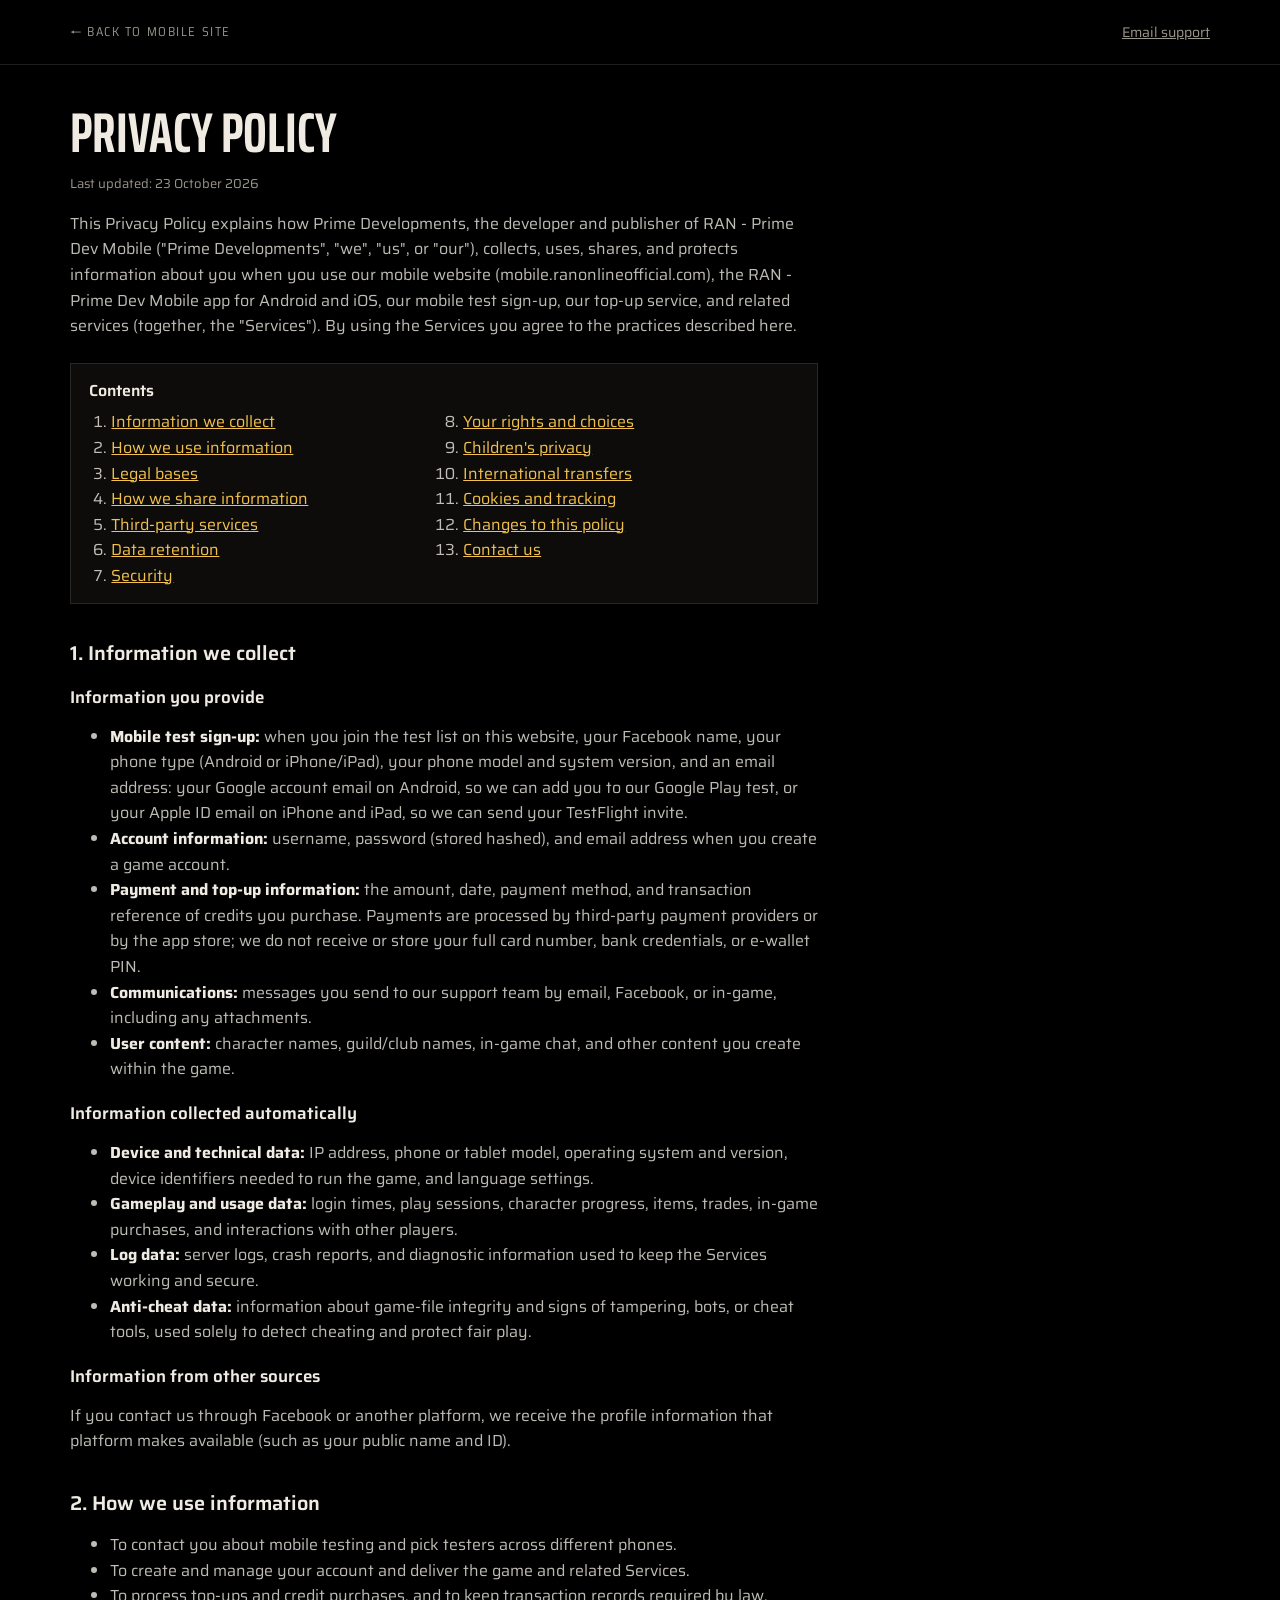
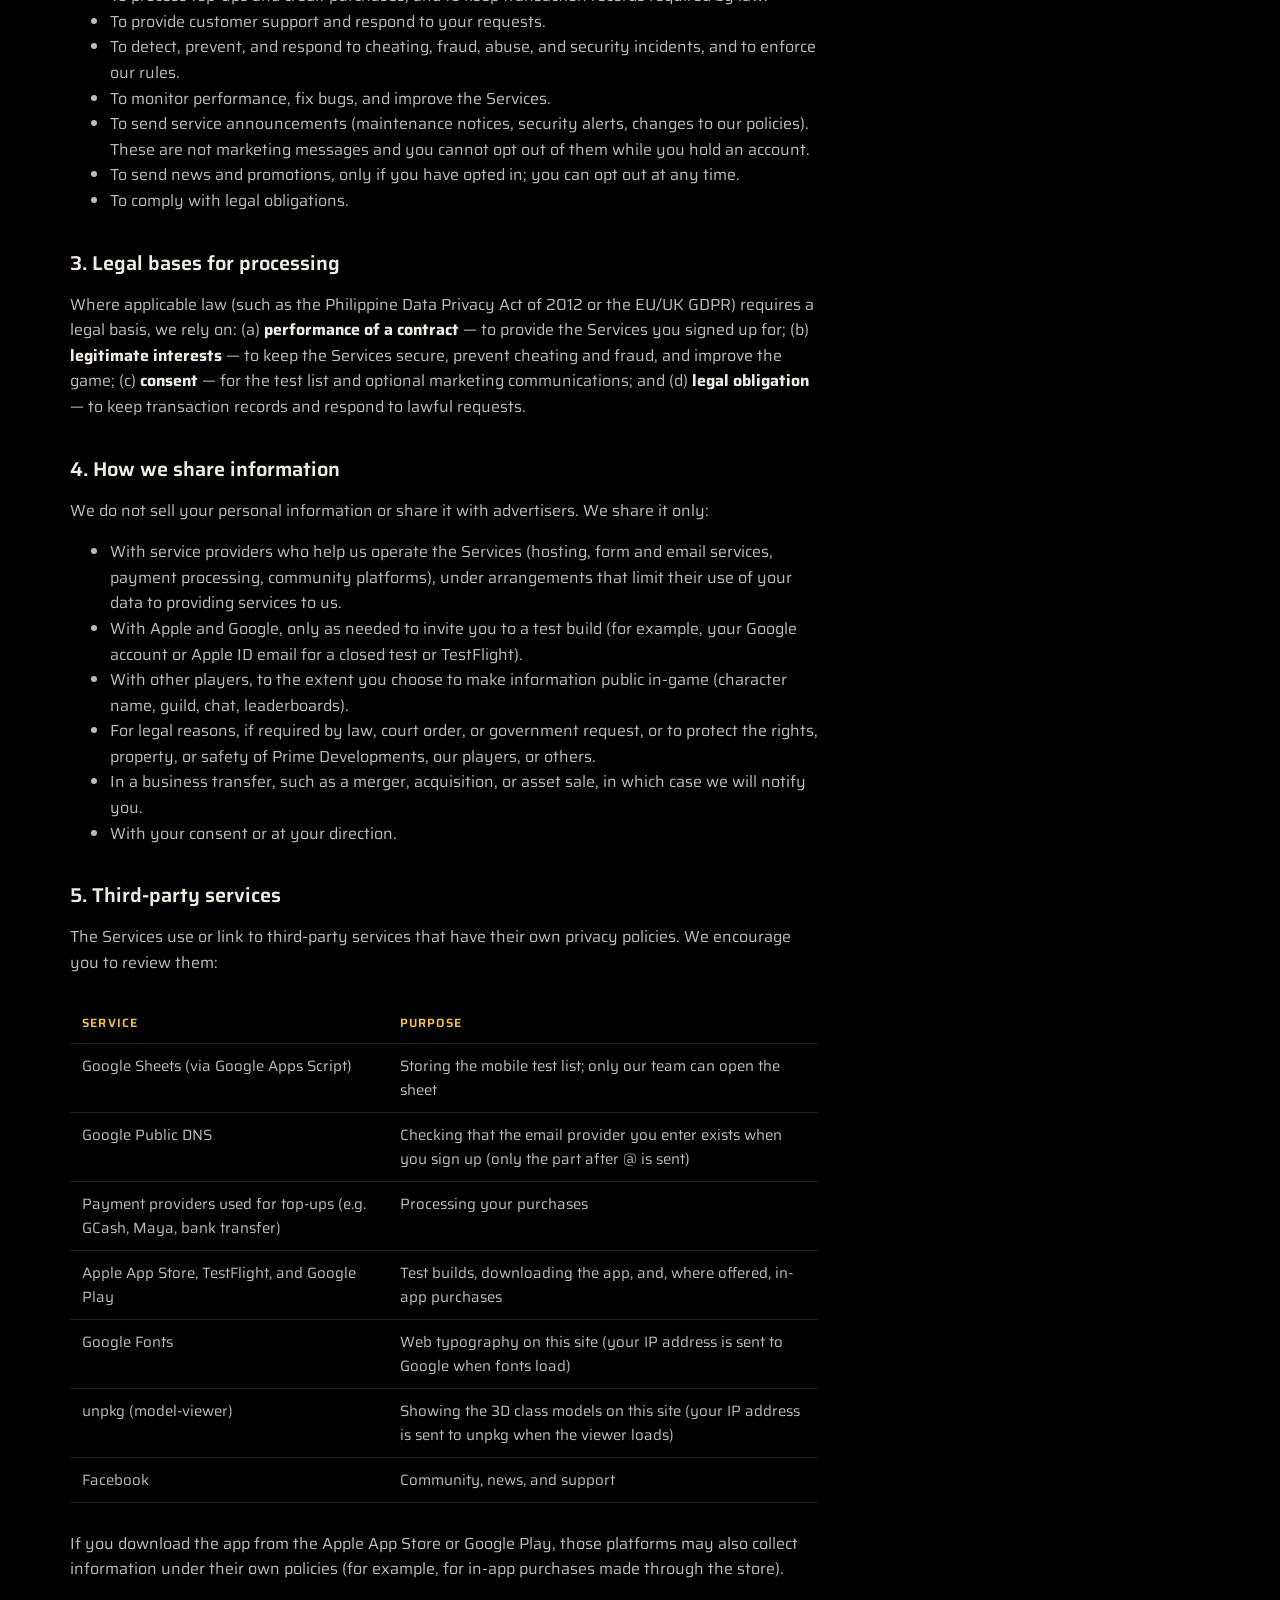
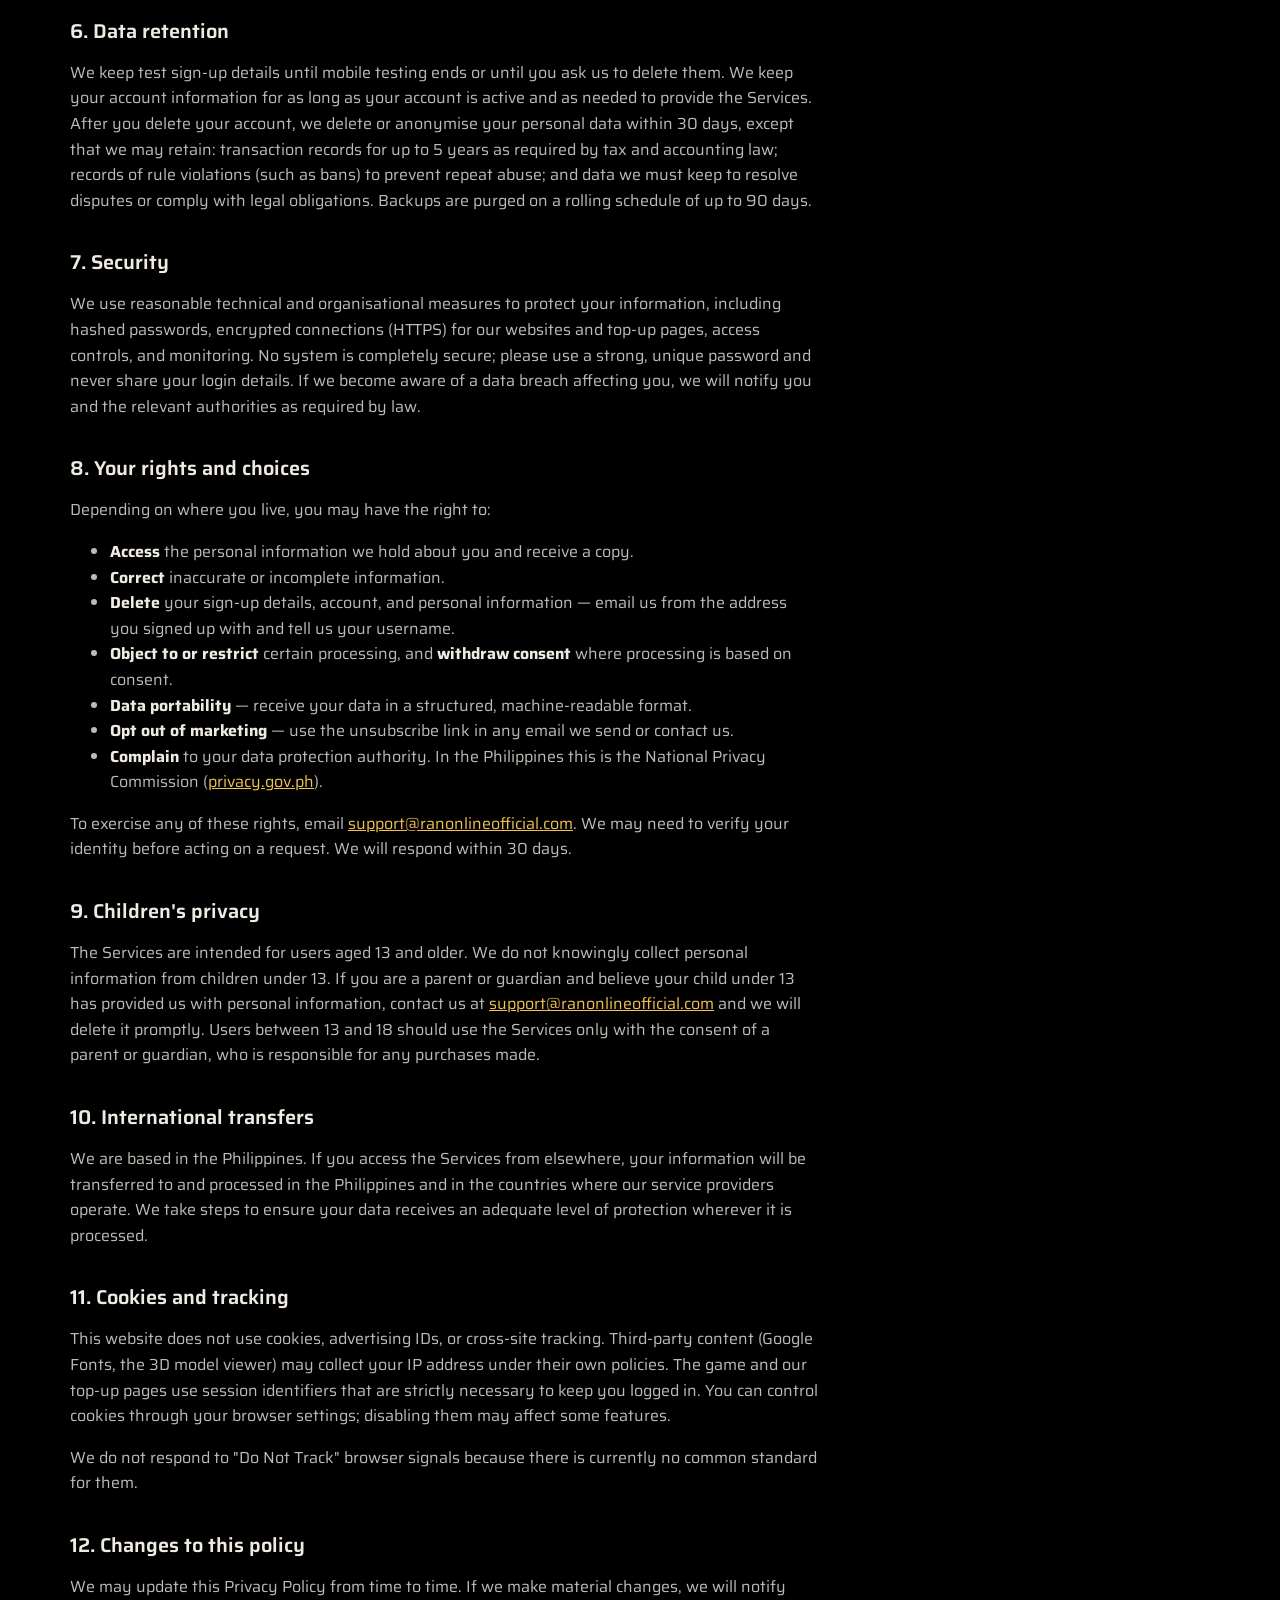
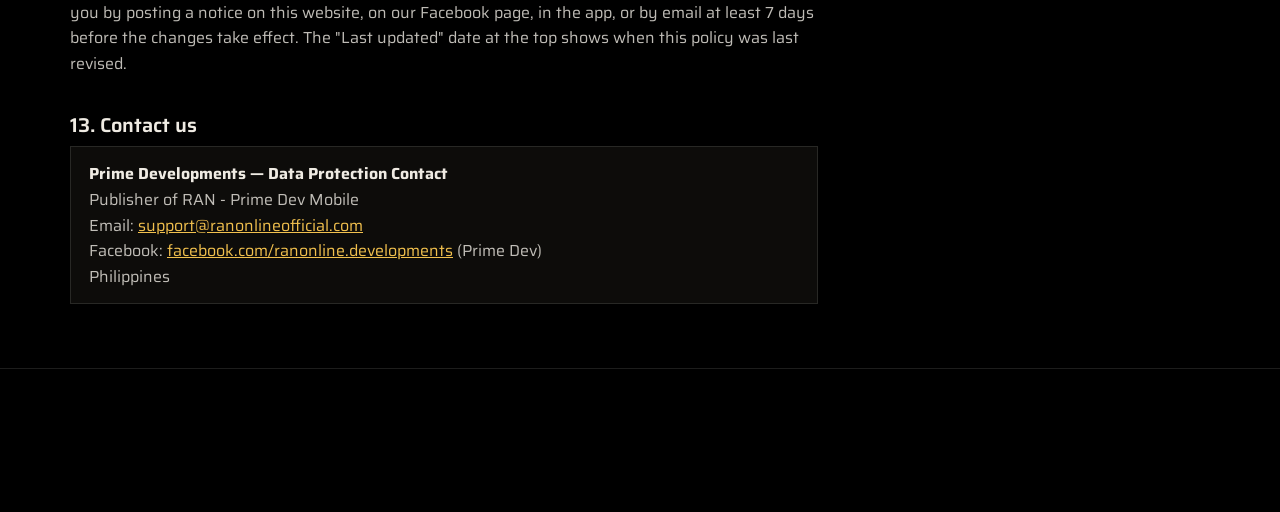
==== commit 5fea76fb: "Update mobile site (2026-10-23) Co-Authored-By: Claude Opus 5.5 <noreply@anthropic.com>" ====
--- a/privacy.html
+++ b/privacy.html
@@ -98,6 +98,7 @@
           <thead><tr><th>Service</th><th>Purpose</th></tr></thead>
           <tbody>
             <tr><td>Google Sheets (via Google Apps Script)</td><td>Storing the mobile test list; only our team can open the sheet</td></tr>
+            <tr><td>Google Public DNS</td><td>Checking that the email provider you enter exists when you sign up (only the part after @ is sent)</td></tr>
             <tr><td>Payment providers used for top-ups (e.g. GCash, Maya, bank transfer)</td><td>Processing your purchases</td></tr>
             <tr><td>Apple App Store, TestFlight, and Google Play</td><td>Test builds, downloading the app, and, where offered, in-app purchases</td></tr>
             <tr><td>Google Fonts</td><td>Web typography on this site (your IP address is sent to Google when fonts load)</td></tr>
